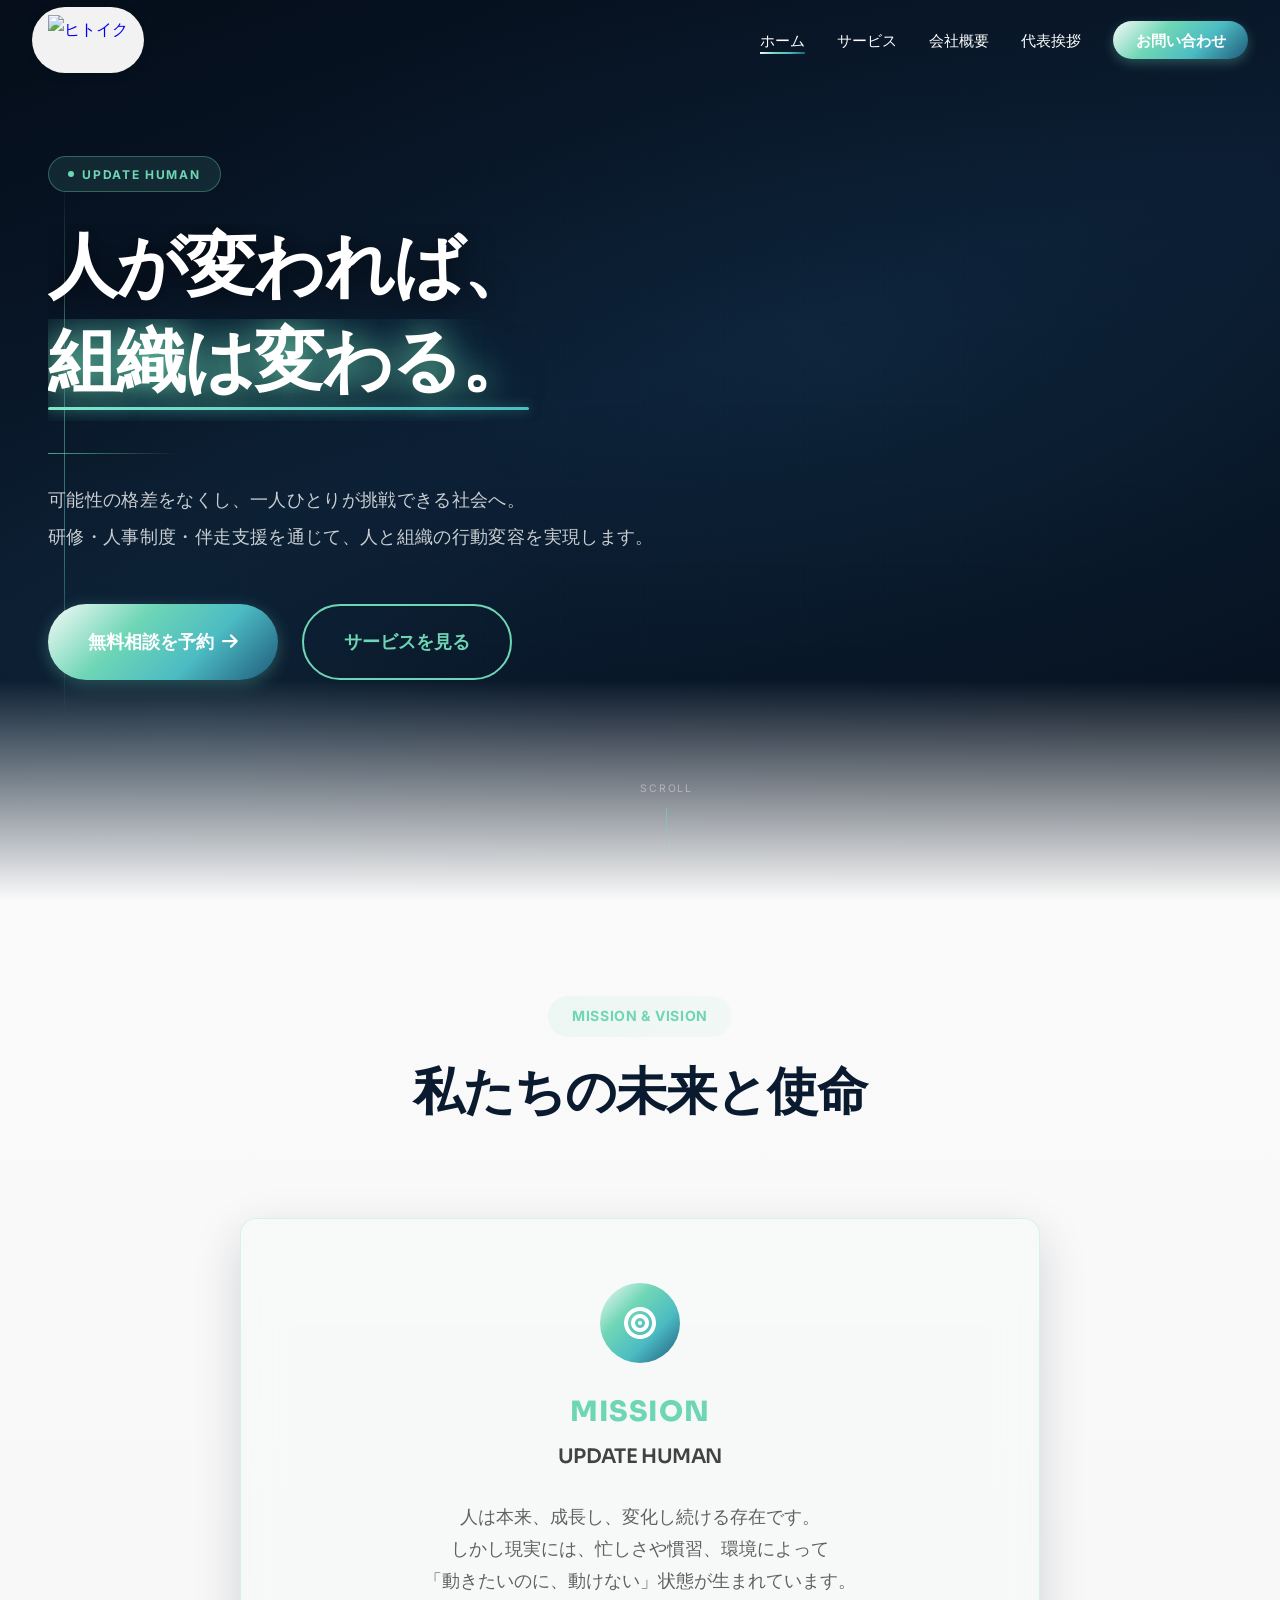
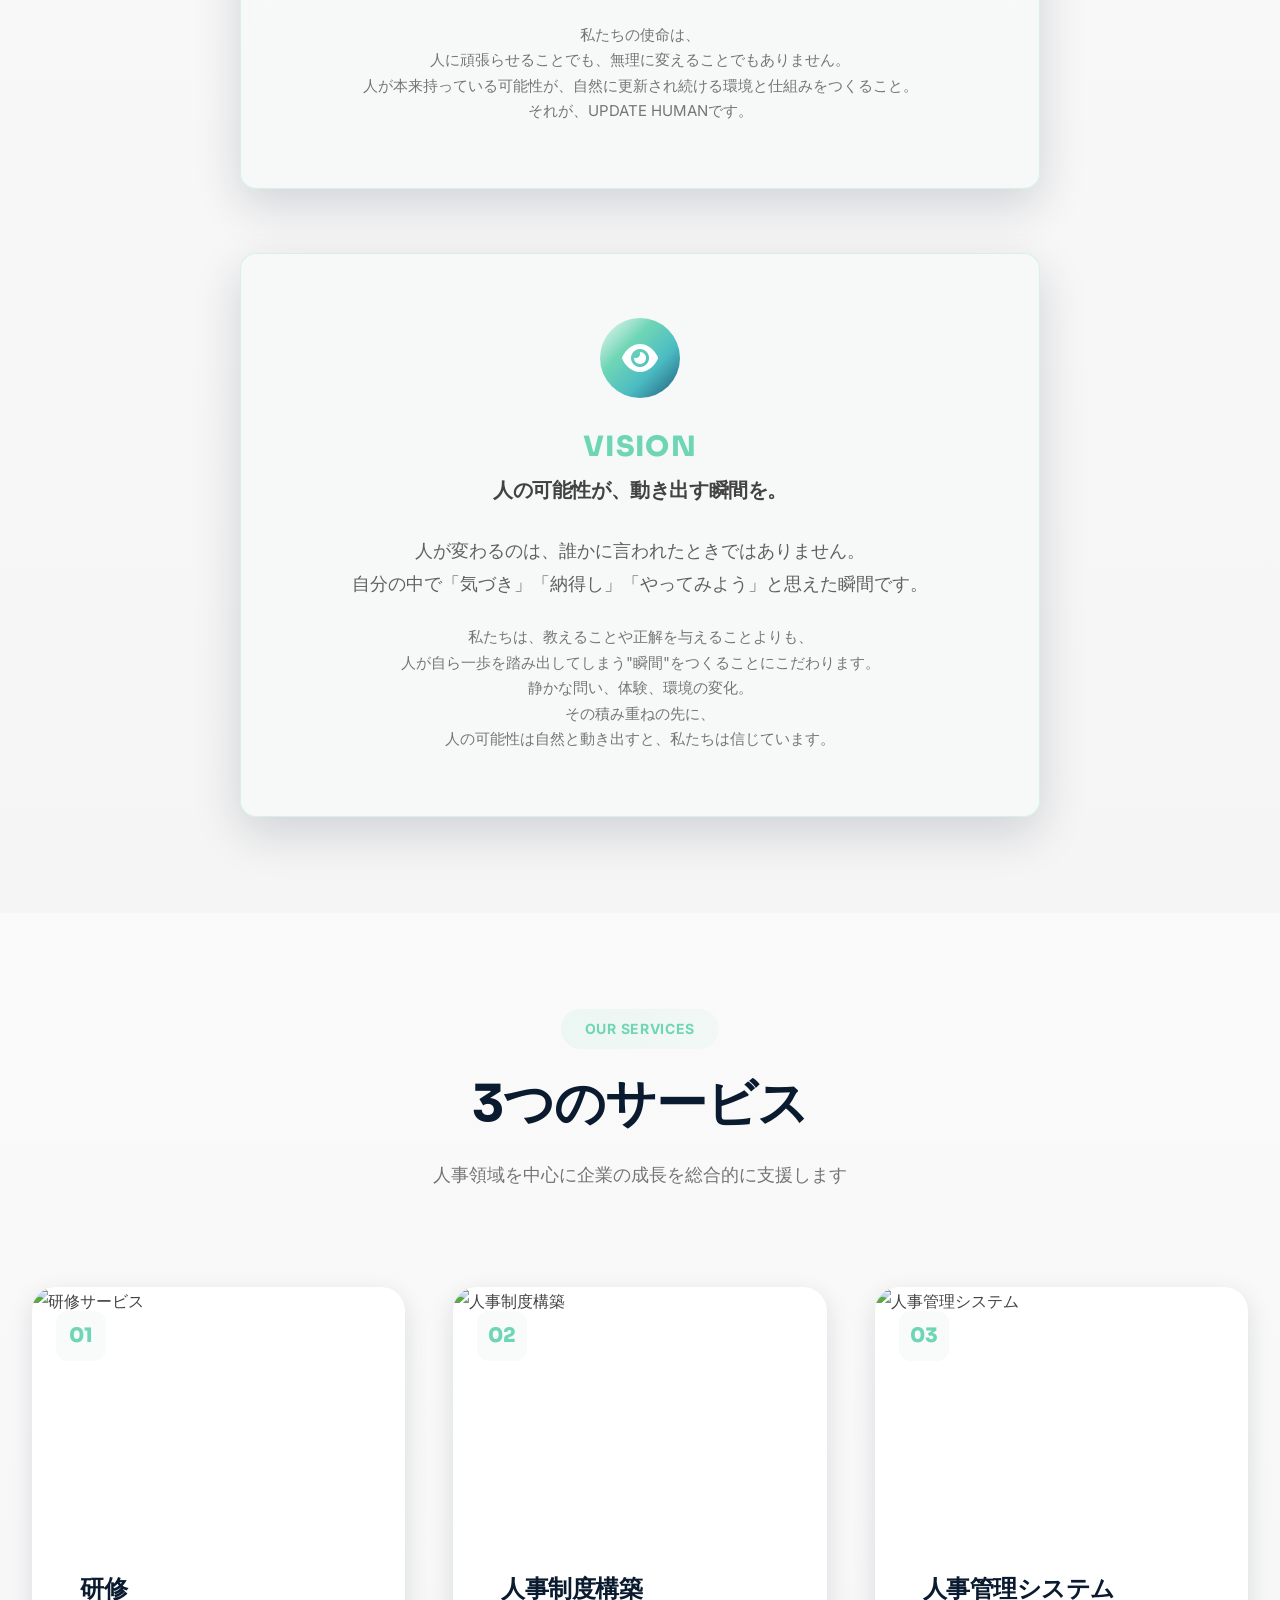
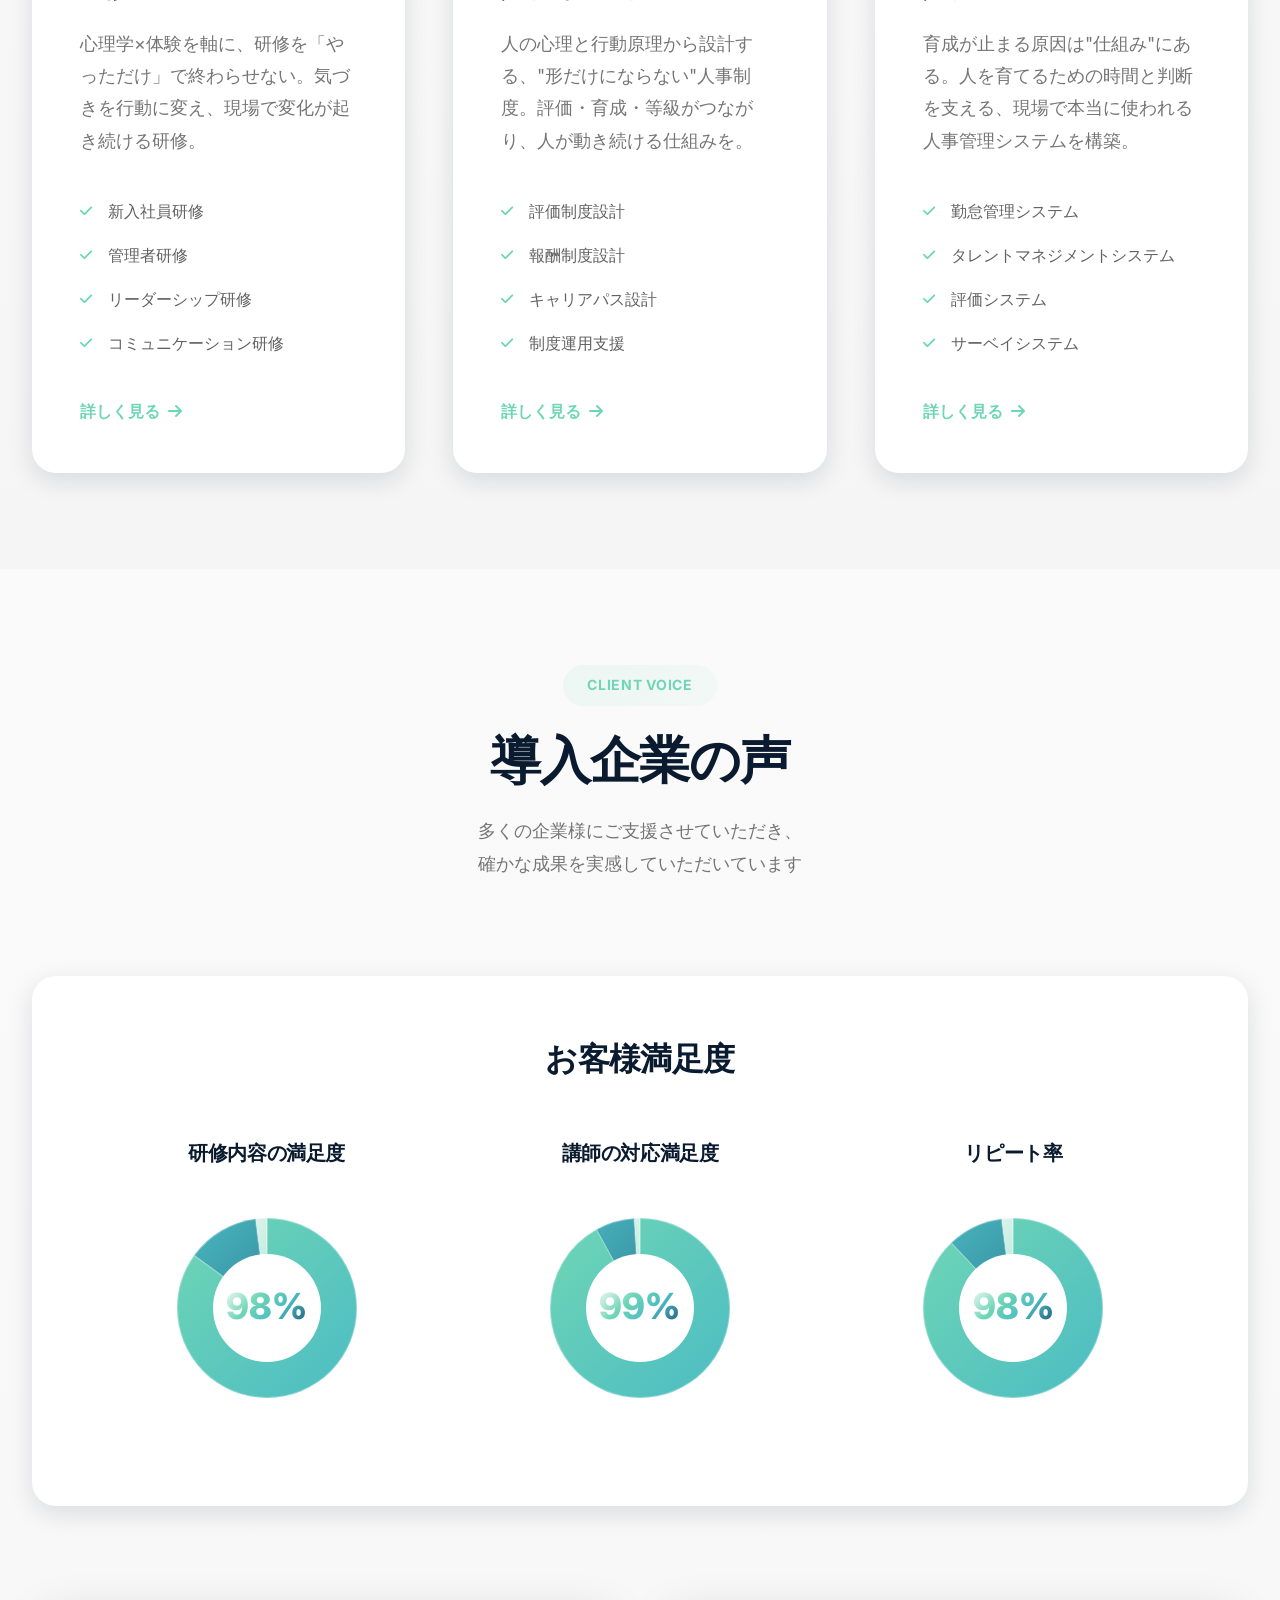
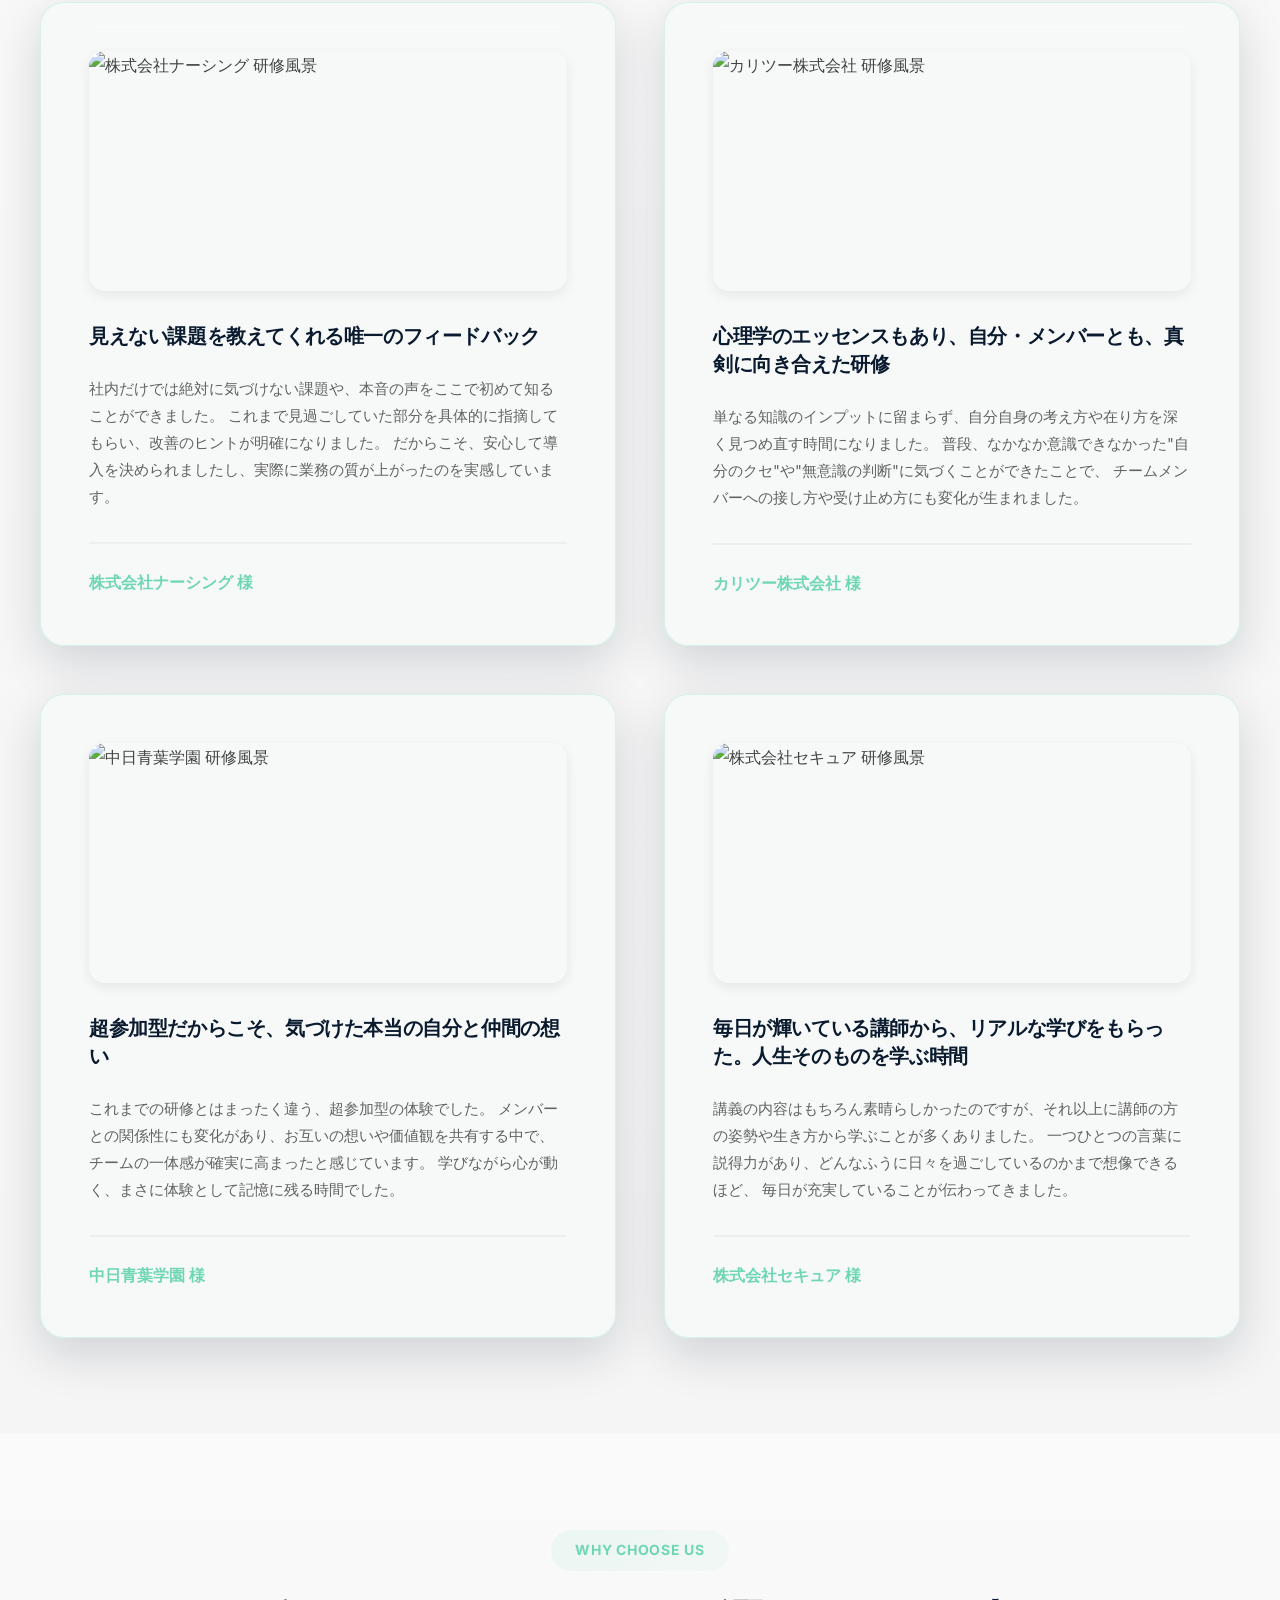
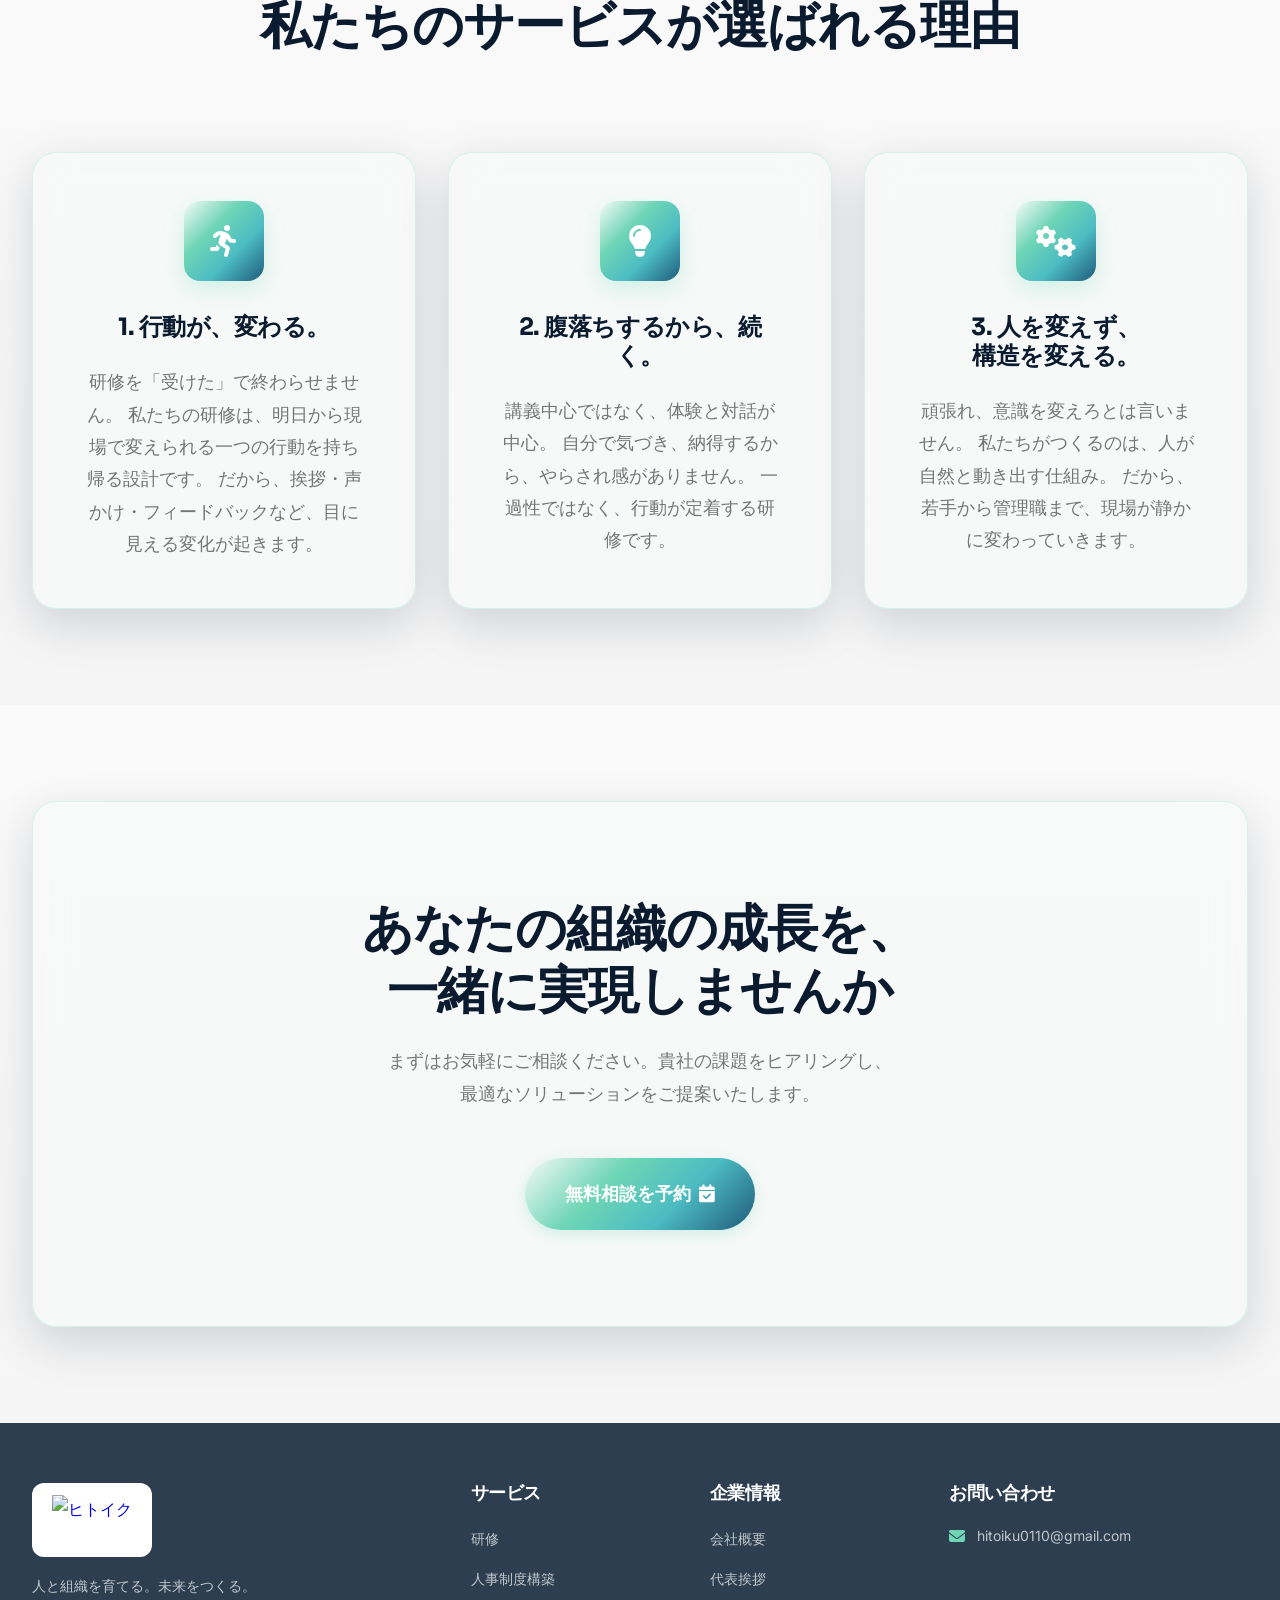
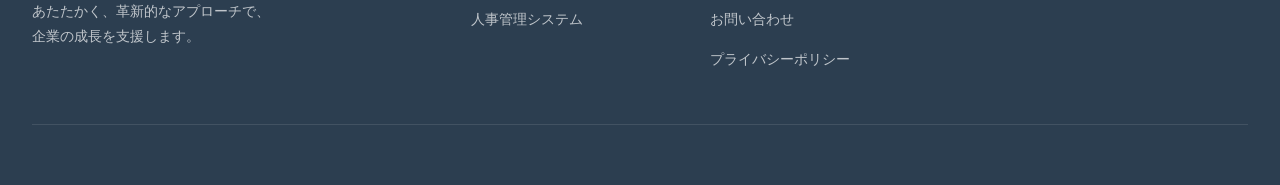
==== index.html @ 57b30a77 "Add files via upload" ====
<!DOCTYPE html>
<html lang="ja">
<head>
  <meta charset="UTF-8">
  <meta name="viewport" content="width=device-width, initial-scale=1.0">
  <title>ヒトイク - UPDATE HUMAN | 人の可能性が、動き出す瞬間を。</title>
  <meta name="description" content="ヒトイクは、研修・人事制度構築・人事管理システムを通じて、企業の成長を支援します。人の可能性が、動き出す瞬間を創造する人事支援サービス。">
  <link rel="preconnect" href="https://fonts.googleapis.com">
  <link rel="preconnect" href="https://fonts.gstatic.com" crossorigin>
  <link href="https://fonts.googleapis.com/css2?family=Inter:wght@300;400;500;600;700;800;900&family=Sora:wght@400;600;700;800&display=swap" rel="stylesheet">
  <link rel="stylesheet" href="https://cdn.jsdelivr.net/npm/@fortawesome/fontawesome-free@6.4.0/css/all.min.css">
<style>
/* ===== デザインシステム ===== */
:root {
  --color-mist-white: #F7FAF9;
  --color-fresh-green: #6FD6B5;
  --color-calm-cyan: #4CBCC3;
  --color-deep-blue: #1F5A7A;
  --color-deep-navy: #0A1A2F;
  --color-soft-amber: #F4A261;
  --primary-gradient: linear-gradient(135deg, #F7FAF9 0%, #6FD6B5 35%, #4CBCC3 65%, #1F5A7A 100%);
  --primary: #6FD6B5;
  --primary-light: #8FE4CC;
  --primary-dark: #4CBCC3;
  --neutral-50: #FAFAFA;
  --neutral-100: #F5F5F5;
  --neutral-200: #EEEEEE;
  --neutral-300: #E0E0E0;
  --neutral-600: #757575;
  --neutral-700: #616161;
  --neutral-800: #424242;
  --neutral-900: #0A1A2F;
  --glass-bg: rgba(247, 250, 249, 0.75);
  --glass-border: rgba(111, 214, 181, 0.25);
  --glass-shadow: 0 8px 32px 0 rgba(10, 26, 47, 0.15);
  --shadow-sm: 0 4px 12px rgba(10, 26, 47, 0.08);
  --shadow-md: 0 8px 24px rgba(10, 26, 47, 0.12);
  --shadow-lg: 0 16px 48px rgba(10, 26, 47, 0.16);
  --shadow-xl: 0 24px 64px rgba(10, 26, 47, 0.20);
  --font-display: 'Sora', 'Noto Sans JP', sans-serif;
  --font-body: 'Inter', 'Noto Sans JP', sans-serif;
  --radius-sm: 8px;
  --radius-md: 12px;
  --radius-lg: 16px;
  --radius-xl: 24px;
  --radius-full: 9999px;
  --transition-fast: 0.15s cubic-bezier(0.4, 0, 0.2, 1);
  --transition-base: 0.3s cubic-bezier(0.4, 0, 0.2, 1);
  --transition-slow: 0.5s cubic-bezier(0.4, 0, 0.2, 1);
  --transition-smooth: 0.7s cubic-bezier(0.25, 0.46, 0.45, 0.94);
  --space-xs: 0.5rem;
  --space-sm: 1rem;
  --space-md: 1.5rem;
  --space-lg: 2rem;
  --space-xl: 3rem;
  --space-2xl: 4rem;
  --space-3xl: 6rem;
}

*, *::before, *::after { margin: 0; padding: 0; box-sizing: border-box; }

html { scroll-behavior: smooth; font-size: 16px; -webkit-font-smoothing: antialiased; }

body {
  font-family: var(--font-body);
  font-size: 1rem;
  line-height: 1.75;
  color: var(--neutral-800);
  background: var(--neutral-50);
  overflow-x: hidden;
}

h1,h2,h3,h4,h5,h6 {
  font-family: var(--font-display);
  font-weight: 700;
  line-height: 1.2;
  letter-spacing: -0.02em;
  color: var(--neutral-900);
}
h1 { font-size: clamp(2.5rem, 5vw, 4.5rem); font-weight: 800; }
h2 { font-size: clamp(2rem, 4vw, 3.5rem); }
h3 { font-size: clamp(1.5rem, 3vw, 2.5rem); }
h4 { font-size: clamp(1.25rem, 2.5vw, 2rem); }
p { font-size: clamp(1rem, 1.5vw, 1.125rem); line-height: 1.8; }

.text-gradient {
  background: var(--primary-gradient);
  -webkit-background-clip: text;
  -webkit-text-fill-color: transparent;
  background-clip: text;
}

.container { max-width: 1320px; margin: 0 auto; padding: 0 var(--space-lg); }
.section { padding: var(--space-3xl) 0; position: relative; }
.section-hero { min-height: 100vh; display: flex; align-items: center; position: relative; overflow: hidden; }

.glass-card {
  background: var(--glass-bg);
  backdrop-filter: blur(20px) saturate(180%);
  -webkit-backdrop-filter: blur(20px) saturate(180%);
  border: 1px solid var(--glass-border);
  border-radius: var(--radius-xl);
  box-shadow: var(--shadow-lg);
  transition: all var(--transition-base);
}
.glass-card:hover { transform: translateY(-8px); box-shadow: var(--shadow-xl); }

/* ===== ボタン ===== */
.btn {
  display: inline-flex; align-items: center; justify-content: center;
  gap: var(--space-xs); padding: 1rem 2rem;
  font-family: var(--font-body); font-size: 1rem; font-weight: 600;
  text-decoration: none; border: none; border-radius: var(--radius-full);
  cursor: pointer; transition: all var(--transition-base);
  position: relative; overflow: hidden;
}
.btn::before {
  content: ''; position: absolute; top: 50%; left: 50%;
  width: 0; height: 0; border-radius: 50%;
  background: rgba(255,255,255,0.3);
  transform: translate(-50%,-50%); transition: width 0.6s, height 0.6s;
}
.btn:hover::before { width: 300px; height: 300px; }
.btn-primary {
  background: var(--primary-gradient); color: white;
  box-shadow: 0 4px 16px rgba(111,214,181,0.3);
}
.btn-primary:hover { transform: translateY(-2px); box-shadow: 0 8px 24px rgba(111,214,181,0.4); }
.btn-ghost {
  background: transparent; color: var(--primary);
  border: 2px solid var(--primary);
}
.btn-ghost:hover { background: var(--primary); color: white; }
.btn-large { padding: 1.25rem 2.5rem; font-size: 1.125rem; }

/* ===== アニメーション ===== */
@keyframes fadeInUp { from { opacity:0; transform:translateY(30px); } to { opacity:1; transform:translateY(0); } }
@keyframes float { 0%,100% { transform:translateY(0); } 50% { transform:translateY(-20px); } }
@keyframes pulse { 0%,100% { transform:scale(1); opacity:1; } 50% { transform:scale(1.05); opacity:0.9; } }
@keyframes pulse-soft { 0%,100% { opacity:1; transform:scale(1); } 50% { opacity:0.7; transform:scale(1.15); } }
@keyframes ripple { from { transform:scale(0); opacity:1; } to { transform:scale(4); opacity:0; } }

.animate-fadeInUp { animation: fadeInUp 0.7s ease-out; }
.delay-100 { animation-delay: 0.1s; }
.delay-200 { animation-delay: 0.2s; }
.delay-300 { animation-delay: 0.3s; }

.reveal { opacity: 0; transform: translateY(30px); transition: all var(--transition-smooth); }
.reveal.active { opacity: 1; transform: translateY(0); }

/* ===== ナビゲーション ===== */
.nav {
  position: fixed; top: 0; left: 0; width: 100%; z-index: 1000;
  background: transparent; transition: all var(--transition-base);
}
.nav.scrolled {
  background: var(--glass-bg);
  backdrop-filter: blur(20px) saturate(180%);
  box-shadow: var(--shadow-sm);
}
.nav__wrapper {
  display: flex; align-items: center; justify-content: space-between;
  padding: 1rem 0; height: 80px;
}
.nav__logo {
  background: rgba(255,255,255,0.95);
  padding: 0.5rem 1rem; border-radius: 50px;
  backdrop-filter: blur(10px);
  box-shadow: 0 2px 12px rgba(0,0,0,0.1);
  position: relative; z-index: 1001;
  display: flex; align-items: center;
  text-decoration: none; height: fit-content;
}
.nav__logo-img { height: 50px; width: auto; transition: transform var(--transition-base); }
.nav__logo-img:hover { transform: scale(1.05); }
.nav__list { display: flex; align-items: center; gap: var(--space-lg); list-style: none; }
.nav__link {
  text-decoration: none; color: white; font-weight: 500; font-size: 0.9375rem;
  transition: all var(--transition-fast); position: relative;
}
.nav.scrolled .nav__link { color: var(--neutral-900); }
.nav__link::after {
  content: ''; position: absolute; bottom: -4px; left: 0;
  width: 0; height: 2px; background: var(--primary-gradient);
  transition: width var(--transition-base);
}
.nav__link:hover::after, .nav__link.active::after { width: 100%; }
.nav__link--cta {
  background: var(--primary-gradient); color: white !important;
  padding: 0.6rem 1.4rem; border-radius: var(--radius-full);
  font-weight: 600; box-shadow: 0 4px 12px rgba(111,214,181,0.3);
}
.nav__link--cta::after { display: none; }
.nav__toggle { display: none; flex-direction: column; gap: 5px; background: none; border: none; cursor: pointer; }
.nav__toggle span { width: 25px; height: 2px; background: white; transition: all var(--transition-base); }
.nav.scrolled .nav__toggle span { background: var(--neutral-900); }
.nav__menu { display: block; }

/* ===== ヒーロー（シネマティック・ビデオ背景） ===== */
.hero {
  position: relative; overflow: hidden;
  min-height: 100vh;
  display: flex; align-items: center;
  background: #050e1a;
}
.hero__background { position: absolute; inset: 0; }

/* ビデオ本体 */
.hero__video {
  position: absolute; top: 50%; left: 50%;
  min-width: 100%; min-height: 100%;
  width: auto; height: auto;
  transform: translate(-50%, -50%);
  object-fit: cover; z-index: 0;
}

/* ビデオなし時のフォールバック */
.hero__video-fallback {
  position: absolute; inset: 0; z-index: 0;
  background:
    radial-gradient(ellipse 80% 60% at 65% 40%, rgba(31,90,122,0.6) 0%, transparent 70%),
    radial-gradient(ellipse 50% 80% at 15% 80%, rgba(76,188,195,0.2) 0%, transparent 60%),
    linear-gradient(160deg, #050e1a 0%, #0d2035 50%, #071520 100%);
}

/* グリッド装飾ライン */
.hero__grid {
  position: absolute; inset: 0; z-index: 1; pointer-events: none;
  background-image:
    linear-gradient(rgba(111,214,181,0.04) 1px, transparent 1px),
    linear-gradient(90deg, rgba(111,214,181,0.04) 1px, transparent 1px);
  background-size: 80px 80px;
  -webkit-mask-image: radial-gradient(ellipse 80% 80% at 50% 50%, black 30%, transparent 100%);
  mask-image: radial-gradient(ellipse 80% 80% at 50% 50%, black 30%, transparent 100%);
}

/* メインオーバーレイ */
.hero__overlay {
  position: absolute; inset: 0; z-index: 2;
  background: linear-gradient(160deg,
    rgba(5,14,26,0.88) 0%,
    rgba(10,26,47,0.72) 45%,
    rgba(5,14,26,0.85) 100%);
}
.hero__overlay::after {
  content: '';
  position: absolute; bottom: 0; left: 0; right: 0; height: 220px;
  background: linear-gradient(to top, var(--neutral-50) 0%, transparent 100%);
}

/* 左サイドアクセントライン */
.hero__sideline {
  position: absolute; left: 5vw; top: 20%; bottom: 20%;
  width: 1px; z-index: 3;
  background: linear-gradient(to bottom, transparent 0%, rgba(111,214,181,0.5) 30%, rgba(76,188,195,0.5) 70%, transparent 100%);
  transform: scaleY(0); transform-origin: top;
  animation: sidelineGrow 1.2s 0.3s cubic-bezier(0.4,0,0.2,1) forwards;
}
@keyframes sidelineGrow { to { transform: scaleY(1); } }

/* 粒子 */
.hero__particles { position: absolute; inset: 0; z-index: 1; overflow: hidden; pointer-events: none; }
.hero__particle {
  position: absolute; border-radius: 50%;
  background: rgba(111,214,181,0.22);
  animation: particleFloat linear infinite;
}
@keyframes particleFloat {
  0%   { transform: translateY(100vh) scale(0); opacity: 0; }
  10%  { opacity: 0.8; }
  90%  { opacity: 0.2; }
  100% { transform: translateY(-10vh) scale(1.2); opacity: 0; }
}

/* コンテンツ */
.hero__container { position: relative; z-index: 4; width: 100%; }
.hero__content { max-width: 900px; color: white; padding-left: 1rem; }

/* ===== シネマティックテキストアニメーション ===== */
@keyframes lineReveal {
  from { transform: translateY(110%); opacity: 0; }
  to   { transform: translateY(0);    opacity: 1; }
}
@keyframes fadeInUp {
  from { transform: translateY(24px); opacity: 0; }
  to   { transform: translateY(0);    opacity: 1; }
}

/* バッジ */
.hero__badge {
  display: inline-flex; align-items: center; gap: 0.5rem;
  background: rgba(111,214,181,0.12);
  border: 1px solid rgba(111,214,181,0.35);
  backdrop-filter: blur(12px);
  border-radius: var(--radius-full);
  padding: 0.4rem 1.2rem;
  font-size: 0.75rem; font-weight: 700; letter-spacing: 0.14em;
  color: #6FD6B5; text-transform: uppercase;
  margin-bottom: 2rem;
  opacity: 0;
  animation: fadeInUp 0.7s 0.4s cubic-bezier(0.4,0,0.2,1) forwards;
}
.hero__badge-dot {
  width: 6px; height: 6px; border-radius: 50%;
  background: #6FD6B5;
  animation: pulse-soft 2s ease-in-out infinite;
}

/* タイトル全体 */
.hero__title {
  margin-bottom: 0;
  font-size: clamp(2.6rem, 5.5vw, 5.2rem);
  font-weight: 800;
  line-height: 1.2;
  letter-spacing: -0.03em;
  color: white;
}

/* 行マスク：overflow:hidden でスライドアップのクリップ領域 */
.hero__line-wrap {
  display: block;
  overflow: hidden;
  padding-bottom: 0.15em;
}
/* 2行目はclip-pathを使うのでoverflowはvisibleに */
.hero__line-wrap--clip {
  display: block;
  overflow: visible;
  padding-bottom: 0.15em;
}

/* ===== キーフレーム ===== */
@keyframes lineSlideUp {
  from { transform: translateY(115%); opacity: 0; }
  to   { transform: translateY(0);    opacity: 1; }
}

/* 1行目「人が変われば、」— delay 1.2s */
.hero__title-line1 {
  display: block;
  color: #ffffff;
  text-shadow: 0 3px 28px rgba(0,0,0,0.7);
  opacity: 0;
  animation: lineSlideUp 1.2s 1.2s cubic-bezier(0.16,1,0.3,1) forwards;
}

/* 2行目「組織は変わる。」— グラデーション文字は廃止、白+緑グローで確実に表示 */
.hero__title-line2 {
  display: block;
  color: #ffffff;
  text-shadow:
    0 0 30px rgba(111,214,181,0.9),
    0 0 60px rgba(76,188,195,0.6),
    0 2px 20px rgba(0,0,0,0.8);
  clip-path: inset(0 0 110% 0);
  transform: translateY(30px);
  animation: line2Reveal 1.2s 2.2s cubic-bezier(0.16,1,0.3,1) forwards;
}
@keyframes line2Reveal {
  from { clip-path: inset(0 0 110% 0); transform: translateY(30px); }
  to   { clip-path: inset(0 0 -20% 0); transform: translateY(0); }
}

/* 2行目アンダーライン — delay 3.6s */
.hero__title-line2-inner { position: relative; display: inline-block; }
.hero__title-line2-inner::after {
  content: '';
  position: absolute; left: 0; bottom: -6px;
  width: 100%; height: 3px;
  background: linear-gradient(90deg, #7ee8c8 0%, #4CBCC3 100%);
  border-radius: 2px;
  transform: scaleX(0); transform-origin: left;
  animation: scaleXIn 1.0s 3.6s cubic-bezier(0.4,0,0.2,1) forwards;
  box-shadow: 0 0 12px rgba(111,214,181,0.5);
}
@keyframes scaleXIn { to { transform: scaleX(1); } }

/* ディバイダー — delay 3.2s */
.hero__divider {
  width: 0; height: 1px;
  background: linear-gradient(to right, rgba(111,214,181,0.7), transparent);
  margin: 2.4rem 0 1.8rem;
  animation: dividerGrow 1.0s 3.2s cubic-bezier(0.4,0,0.2,1) forwards;
}
@keyframes dividerGrow { to { width: 130px; } }

/* サブコピー — 3.5s / 4.0s */
.hero__sub-line { overflow: hidden; display: block; }
.hero__sub-line span {
  display: block;
  opacity: 0;
  animation: lineSlideUp 1.0s cubic-bezier(0.16,1,0.3,1) forwards;
}
.hero__sub-line:nth-child(1) span { animation-delay: 3.5s; }
.hero__sub-line:nth-child(2) span { animation-delay: 4.0s; }

.hero__description {
  font-size: clamp(0.95rem, 1.5vw, 1.1rem); line-height: 2.1;
  color: rgba(255,255,255,0.78); max-width: 620px;
  margin-bottom: var(--space-xl);
  font-weight: 300; letter-spacing: 0.02em;
}

/* ボタン — delay 4.6s */
.hero__actions {
  display: flex; gap: var(--space-md); flex-wrap: wrap;
  margin-bottom: var(--space-2xl);
  opacity: 0;
  animation: fadeInUp 1.0s 4.6s cubic-bezier(0.4,0,0.2,1) forwards;
}

/* スクロールインジケーター（5s後） */
.hero__scroll-hint {
  position: absolute; bottom: 2.5rem; left: 50%;
  transform: translateX(-50%);
  display: flex; flex-direction: column; align-items: center; gap: 0.6rem;
  color: rgba(255,255,255,0.4); font-size: 0.65rem; letter-spacing: 0.18em;
  text-transform: uppercase; z-index: 4;
  opacity: 0;
  animation: fadeInUp 1s 5s ease forwards;
}
.hero__scroll-line {
  width: 1px; height: 52px;
  background: linear-gradient(to bottom, rgba(111,214,181,0.7), transparent);
  animation: scrollPulse 2.5s 5.5s ease-in-out infinite;
}
@keyframes scrollPulse {
  0%,100% { opacity: 1; transform: scaleY(1); }
  50%      { opacity: 0.3; transform: scaleY(0.5) translateY(10px); }
}

@media (max-width: 768px) {
  .hero__content { margin-top: 100px; }
  .hero__title   { font-size: clamp(2rem, 8vw, 3rem); }
  .hero__sideline { display: none; }
  .hero__actions { flex-direction: column; }
  .hero__actions .btn { width: 100%; justify-content: center; }
  .hero__scroll-hint { display: none; }
}

/* ===== セクションヘッダー ===== */
.section__header { text-align: center; margin-bottom: var(--space-3xl); }
.section__label {
  display: inline-block; padding: var(--space-xs) var(--space-md);
  background: linear-gradient(135deg, rgba(111,214,181,0.1) 0%, rgba(111,214,181,0.05) 100%);
  border-radius: var(--radius-full); font-size: 0.875rem; font-weight: 700;
  color: var(--primary); letter-spacing: 0.05em; text-transform: uppercase;
  margin-bottom: var(--space-md);
}
.section__title { margin-bottom: var(--space-md); }
.section__description { font-size: 1.125rem; color: var(--neutral-600); }

/* ===== ビジョン・ミッション ===== */
.vm-grid { display: grid; grid-template-columns: 1fr; gap: var(--space-2xl); max-width: 800px; margin: 0 auto; }
.vm-card { padding: var(--space-2xl); text-align: center; border-radius: var(--radius-lg); }
.vm-card__icon {
  width: 80px; height: 80px; margin: 0 auto var(--space-lg);
  display: flex; align-items: center; justify-content: center;
  background: var(--primary-gradient); border-radius: 50%;
  font-size: 2rem; color: white;
}
.vm-card__title { font-size: 1.75rem; font-weight: 800; color: var(--primary); margin-bottom: var(--space-sm); letter-spacing: 0.05em; }
.vm-card__subtitle { font-size: 1.25rem; font-weight: 600; color: var(--neutral-800); margin-bottom: var(--space-lg); }
.vm-card__text { font-size: 1.125rem; line-height: 1.8; color: var(--neutral-700); margin-bottom: var(--space-md); font-weight: 500; }
.vm-card__description { font-size: 0.9375rem; line-height: 1.7; color: var(--neutral-600); }

/* ===== サービスカード ===== */
.services__grid { display: grid; grid-template-columns: repeat(3,1fr); gap: var(--space-xl); }
.service-card {
  background: white; border-radius: var(--radius-xl); overflow: hidden;
  box-shadow: var(--shadow-md); transition: all var(--transition-base); position: relative;
}
.service-card:hover { transform: translateY(-8px); box-shadow: var(--shadow-xl); }
.service-card__image { position: relative; height: 240px; overflow: hidden; }
.service-card__image img { width: 100%; height: 100%; object-fit: cover; transition: transform var(--transition-slow); }
.service-card:hover .service-card__image img { transform: scale(1.1); }
.service-card__badge {
  position: absolute; top: var(--space-md); left: var(--space-md);
  width: 50px; height: 50px; background: var(--glass-bg);
  backdrop-filter: blur(20px); border-radius: var(--radius-md);
  display: flex; align-items: center; justify-content: center;
  font-family: var(--font-display); font-size: 1.25rem; font-weight: 800; color: var(--primary);
}
.service-card__content { padding: var(--space-xl); }
.service-card__title { font-size: 1.5rem; margin-bottom: var(--space-md); }
.service-card__description { color: var(--neutral-600); margin-bottom: var(--space-lg); line-height: 1.8; }
.service-card__features { list-style: none; margin-bottom: var(--space-lg); }
.service-card__features li { display: flex; align-items: center; gap: var(--space-sm); padding: var(--space-xs) 0; color: var(--neutral-700); }
.service-card__features i { color: var(--primary); font-size: 0.875rem; }
.service-card__link { display: inline-flex; align-items: center; gap: var(--space-xs); color: var(--primary); font-weight: 600; text-decoration: none; transition: gap var(--transition-base); }
.service-card__link:hover { gap: var(--space-sm); }

/* ===== 円グラフ ===== */
.testimonials { background: linear-gradient(180deg, var(--neutral-50) 0%, var(--neutral-100) 100%); }
.satisfaction-section { margin-bottom: var(--space-3xl); background: white; padding: var(--space-2xl); border-radius: var(--radius-xl); box-shadow: var(--shadow-md); }
.satisfaction-section__title { font-size: 2rem; font-weight: 700; text-align: center; color: var(--neutral-900); margin-bottom: var(--space-2xl); }
.pie-charts { display: grid; grid-template-columns: repeat(3,1fr); gap: 2rem; max-width: 1200px; margin: 0 auto; }
.pie-chart { text-align: center; }
.pie-chart__header h4 { font-size: 1.25rem; font-weight: 600; color: var(--neutral-900); margin-bottom: 2rem; }
.pie-chart__wrapper { position: relative; width: 220px; height: 220px; margin: 0 auto 1.5rem; }
.pie-chart__canvas { width: 100%; height: 100%; }
.pie-chart__center { position: absolute; top: 50%; left: 50%; transform: translate(-50%,-50%); text-align: center; }
.pie-chart__percentage {
  font-size: 2.25rem; font-weight: 800;
  background: var(--primary-gradient); -webkit-background-clip: text;
  -webkit-text-fill-color: transparent; background-clip: text;
  line-height: 1; margin-bottom: 0.25rem;
}

/* ===== お客様の声 ===== */
.testimonials__grid { display: grid; grid-template-columns: repeat(2,1fr); gap: var(--space-xl); max-width: 1200px; margin: 0 auto; }
.testimonial-card { padding: var(--space-xl); position: relative; transition: all var(--transition-base); }
.testimonial-card:hover { transform: translateY(-8px); }
.testimonial-card__image { width: 100%; height: 240px; overflow: hidden; border-radius: var(--radius-lg); margin-bottom: var(--space-lg); box-shadow: var(--shadow-sm); }
.testimonial-card__image img { width: 100%; height: 100%; object-fit: cover; object-position: center; transition: transform var(--transition-base); }
.testimonial-card:hover .testimonial-card__image img { transform: scale(1.05); }
.testimonial-card__title { font-size: 1.25rem; font-weight: 700; color: var(--neutral-900); margin-bottom: var(--space-md); line-height: 1.4; }
.testimonial-card__content { font-size: 0.9375rem; line-height: 1.8; color: var(--neutral-700); margin-bottom: var(--space-lg); }
.testimonial-card__author { display: flex; align-items: center; gap: var(--space-md); padding-top: var(--space-md); border-top: 2px solid var(--neutral-200); }
.testimonial-card__company { font-weight: 600; color: var(--primary); font-size: 1rem; }

/* ===== 特徴カード ===== */
.features__grid { position: relative; }
.feature-card { padding: var(--space-xl); text-align: center; position: relative; }
.feature-card__icon {
  width: 80px; height: 80px; margin: 0 auto var(--space-lg);
  background: var(--primary-gradient); border-radius: var(--radius-lg);
  display: flex; align-items: center; justify-content: center;
  font-size: 2rem; color: white; box-shadow: 0 8px 24px rgba(111,214,181,0.3);
}
.feature-card__title { font-size: 1.5rem; margin-bottom: var(--space-md); }
.feature-card__description { color: var(--neutral-600); line-height: 1.8; }

/* ===== CTA ===== */
.cta__content { padding: var(--space-3xl); text-align: center; }
.cta__title { margin-bottom: var(--space-md); }
.cta__description { font-size: 1.125rem; color: var(--neutral-600); margin-bottom: var(--space-xl); }
.cta__actions { display: flex; gap: var(--space-md); justify-content: center; flex-wrap: wrap; }

/* ===== グリッド ===== */
.grid { display: grid; gap: var(--space-lg); }
.grid-3 { grid-template-columns: repeat(3,1fr); }

/* ===== フッター ===== */
.footer { background-color: #2C3E50; color: white; padding: 60px 0 30px; }
.footer__content { display: grid; grid-template-columns: 2fr 1fr 1fr 1.5fr; gap: 40px; margin-bottom: 40px; }
.footer__logo { text-decoration: none; display: inline-block; margin-bottom: 16px; background: white; padding: 12px 20px; border-radius: 12px; transition: var(--transition-base); }
.footer__logo:hover { transform: translateY(-2px); box-shadow: 0 4px 12px rgba(111,214,181,0.3); }
.footer__logo-img { height: 50px; width: auto; display: block; }
.footer__description { font-size: 14px; line-height: 1.8; color: rgba(255,255,255,0.7); }
.footer__title { font-size: 18px; font-weight: 600; margin-bottom: 20px; color: white; }
.footer__list { list-style: none; }
.footer__list li { margin-bottom: 12px; }
.footer__list a { color: rgba(255,255,255,0.7); text-decoration: none; font-size: 14px; transition: color var(--transition-base); }
.footer__list a:hover { color: var(--color-fresh-green); }
.footer__contact { list-style: none; }
.footer__contact li { display: flex; align-items: center; gap: 12px; margin-bottom: 16px; font-size: 14px; }
.footer__contact i { color: var(--color-fresh-green); font-size: 16px; }
.footer__contact a { color: rgba(255,255,255,0.7); text-decoration: none; transition: color var(--transition-base); }
.footer__contact a:hover { color: var(--color-fresh-green); }
.footer__bottom { border-top: 1px solid rgba(255,255,255,0.1); padding-top: 30px; text-align: center; }

/* ===== スクロールバー ===== */
::-webkit-scrollbar { width: 10px; }
::-webkit-scrollbar-track { background: var(--neutral-100); }
::-webkit-scrollbar-thumb { background: var(--primary); border-radius: var(--radius-full); }
::-webkit-scrollbar-thumb:hover { background: var(--primary-dark); }
::selection { background: var(--primary); color: white; }

/* ===== SP改行制御 ===== */
.br-sp { display: none; }

/* ===== レスポンシブ ===== */
@media (max-width: 1024px) {
  .services__grid { grid-template-columns: 1fr; max-width: 600px; margin: 0 auto; gap: var(--space-xl); }
  .service-card { display: flex; flex-direction: column; }
  .service-card__image { height: 300px; }
  .footer__content { grid-template-columns: repeat(2,1fr); gap: 30px; }
  .footer__section--main { grid-column: 1 / -1; text-align: center; }
  .footer__logo { margin-left: auto; margin-right: auto; }
  .grid-3 { grid-template-columns: repeat(2,1fr); }
  .testimonials__grid { grid-template-columns: 1fr; }
  .pie-charts { grid-template-columns: repeat(3,1fr); gap: 1.5rem; }
  .pie-chart__wrapper { width: 180px; height: 180px; }
}
@media (max-width: 768px) {
  .br-sp { display: inline; }
  :root { --space-3xl: 4rem; --space-2xl: 3rem; }
  .nav { background: var(--glass-bg); backdrop-filter: blur(20px) saturate(180%); box-shadow: var(--shadow-sm); }
  .nav-overlay { position: fixed; top: 0; left: 0; width: 100%; height: 100vh; background: rgba(10,26,47,0.6); backdrop-filter: blur(4px); opacity: 0; visibility: hidden; transition: all var(--transition-base); z-index: 998; pointer-events: none; }
  .nav-overlay.active { opacity: 1; visibility: visible; pointer-events: auto; }
  .nav__menu { position: fixed !important; top: 0 !important; right: -100% !important; width: 70% !important; max-width: 300px !important; height: 100vh !important; background: white !important; padding: 100px 30px 40px !important; box-shadow: var(--shadow-xl) !important; transition: right 0.3s ease-in-out !important; z-index: 999 !important; overflow-y: auto !important; }
  .nav__menu.active { right: 0 !important; }
  body.menu-open { overflow: hidden; position: fixed; width: 100%; }
  .nav__list { flex-direction: column; align-items: flex-start; gap: 24px; }
  .nav__link { color: var(--neutral-900); font-size: 1rem; }
  .nav__toggle { display: flex; position: relative; z-index: 1001; }
  .nav__toggle span { background: var(--neutral-900); }
  .services__grid { grid-template-columns: 1fr; gap: var(--space-lg); max-width: 100%; }
  .service-card__image { height: 250px; }
  .hero__content { margin-top: 130px; padding-top: 5px; }
  .hero__title { font-size: 2rem; }
  .hero__actions { flex-direction: column; }
  .hero__actions .btn { width: 100%; justify-content: center; }
  .footer__content { grid-template-columns: 1fr; }
  .grid-3 { grid-template-columns: 1fr; }
  .testimonials__grid { grid-template-columns: 1fr; }
  .pie-charts { grid-template-columns: 1fr; gap: 2.5rem; }
  .pie-chart__wrapper { width: 200px; height: 200px; }
  .vm-grid { grid-template-columns: 1fr; }
  .cta__content { padding: var(--space-xl); }
  .satisfaction-section { padding: var(--space-lg); }
}
@media (max-width: 480px) {
  .container { padding: 0 1.25rem; }
  .nav__wrapper { height: 70px; padding: 0.75rem 0; }
  .nav__logo { padding: 0.4rem 0.8rem; }
  .nav__logo-img { height: 38px; }
  .hero__content { margin-top: 100px !important; }
  .hero__title { font-size: 1.75rem; line-height: 1.3; }
  .hero__description { font-size: 1rem; }
}
</style>
</head>
<body>

<!-- ナビゲーション -->
<nav class="nav" id="nav">
  <div class="container">
    <div class="nav__wrapper">
      <a href="index.html" class="nav__logo">
        <img src="https://www.genspark.ai/api/files/s/SGOuXb6x" alt="ヒトイク" class="nav__logo-img">
      </a>
      <div class="nav__menu" id="navMenu">
        <ul class="nav__list">
          <li><a href="index.html" class="nav__link active">ホーム</a></li>
          <li><a href="services.html" class="nav__link">サービス</a></li>
          <li><a href="about.html" class="nav__link">会社概要</a></li>
          <li><a href="message.html" class="nav__link">代表挨拶</a></li>
          <li><a href="https://docs.google.com/forms/d/e/1FAIpQLSeZlL0OIho6RS2qT0XHRUkNSlb5WwN1jwob5Ap6ArMgbOg42g/viewform" target="_blank" class="nav__link nav__link--cta">お問い合わせ</a></li>
        </ul>
      </div>
      <button class="nav__toggle" id="navToggle">
        <span></span><span></span><span></span>
      </button>
    </div>
  </div>
</nav>

<!-- ヒーロー（シネマティック・ビデオ背景） -->
<section class="hero">
  <!-- 背景レイヤー -->
  <div class="hero__background">
    <div class="hero__video-fallback"></div>
    <!-- ★ 動画を用意したら <source src="hero.mp4" type="video/mp4"> を追加してください -->
    <video class="hero__video" autoplay muted loop playsinline poster="https://www.genspark.ai/api/files/s/sSfVev6F">
      <!-- <source src="hero.mp4" type="video/mp4"> -->
    </video>
    <div class="hero__grid"></div>
    <div class="hero__particles" id="heroParticles"></div>
    <div class="hero__overlay"></div>
  </div>

  <!-- 左サイドライン装飾 -->
  <div class="hero__sideline"></div>

  <!-- コンテンツ -->
  <div class="container hero__container">
    <div class="hero__content">

      <!-- バッジ -->
      <div class="hero__badge">
        <span class="hero__badge-dot"></span>
        UPDATE HUMAN
      </div>

      <!-- メインコピー：行ごとにマスクからスライドアップ -->
      <h1 class="hero__title">
        <div class="hero__line-wrap">
          <div class="hero__title-line1">人が変われば、</div>
        </div>
        <div class="hero__line-wrap--clip">
          <div class="hero__title-line2">
            <span class="hero__title-line2-inner">組織は変わる。</span>
          </div>
        </div>
      </h1>

      <!-- ディバイダー -->
      <div class="hero__divider"></div>

      <!-- サブコピー：2行に分けてずらして登場 -->
      <p class="hero__description">
        <span class="hero__sub-line"><span>可能性の格差をなくし、一人ひとりが挑戦できる社会へ。</span></span>
        <span class="hero__sub-line"><span>研修・人事制度・伴走支援を通じて、人と組織の行動変容を実現します。</span></span>
      </p>

      <!-- CTAボタン：テキストの後に登場 -->
      <div class="hero__actions">
        <a href="https://docs.google.com/forms/d/e/1FAIpQLSeZlL0OIho6RS2qT0XHRUkNSlb5WwN1jwob5Ap6ArMgbOg42g/viewform" target="_blank" class="btn btn-primary btn-large">
          無料相談を予約 <i class="fas fa-arrow-right"></i>
        </a>
        <a href="services.html" class="btn btn-ghost btn-large">サービスを見る</a>
      </div>

    </div>
  </div>

  <!-- スクロールインジケーター -->
  <div class="hero__scroll-hint">
    <span>SCROLL</span>
    <div class="hero__scroll-line"></div>
  </div>
</section>

<!-- ビジョン・ミッション -->
<section class="section" style="background: linear-gradient(180deg, var(--neutral-50) 0%, var(--neutral-100) 100%);">
  <div class="container">
    <div class="section__header reveal">
      <span class="section__label">Mission &amp; Vision</span>
      <h2 class="section__title">私たちの未来と使命</h2>
    </div>
    <div class="vm-grid">
      <div class="vm-card glass-card reveal">
        <div class="vm-card__icon"><i class="fas fa-bullseye"></i></div>
        <h3 class="vm-card__title">MISSION</h3>
        <h4 class="vm-card__subtitle">UPDATE HUMAN</h4>
        <p class="vm-card__text">
          人は本来、成長し、変化し続ける存在です。<br>
          しかし現実には、忙しさや慣習、環境によって<br>
          「動きたいのに、動けない」状態が<br class="br-sp">生まれています。
        </p>
        <p class="vm-card__description">
          私たちの使命は、<br>
          人に頑張らせることでも、無理に変えることでもありません。<br>
          人が本来持っている可能性が、自然に更新され続ける環境と仕組みをつくること。<br>
          それが、<br class="br-sp">UPDATE HUMANです。
        </p>
      </div>
      <div class="vm-card glass-card reveal">
        <div class="vm-card__icon"><i class="fas fa-eye"></i></div>
        <h3 class="vm-card__title">VISION</h3>
        <h4 class="vm-card__subtitle">人の可能性が、<br class="br-sp">動き出す瞬間を。</h4>
        <p class="vm-card__text">
          人が変わるのは、<br class="br-sp">誰かに言われたときでは<br class="br-sp">ありません。<br>
          自分の中で「気づき」「納得し」「やってみよう」と思えた瞬間です。
        </p>
        <p class="vm-card__description">
          私たちは、教えることや正解を与えることよりも、<br>
          人が自ら一歩を踏み出してしまう"瞬間"をつくることに<br class="br-sp">こだわります。<br>
          静かな問い、体験、<br class="br-sp">環境の変化。<br>
          その積み重ねの先に、<br>
          人の可能性は自然と動き出すと、私たちは信じています。
        </p>
      </div>
    </div>
  </div>
</section>

<!-- サービス -->
<section class="section" style="background: linear-gradient(180deg, var(--neutral-50) 0%, var(--neutral-100) 100%);">
  <div class="container">
    <div class="section__header reveal">
      <span class="section__label">Our Services</span>
      <h2 class="section__title">3つのサービス</h2>
      <p class="section__description">人事領域を中心に企業の成長を総合的に支援します</p>
    </div>
    <div class="services__grid">
      <div class="service-card reveal">
        <div class="service-card__image">
          <img src="https://sspark.genspark.ai/cfimages?u1=XIUgU%2BhSeWUVU2gnuRd72GiPp7IOUptAFN7LreCAbIsPUhMjAjjQOpitNmQphUgMWVOYxcqeCVQhjFLoY%2FVzKdmlqGnhDPfYWmy4CrVmEIMpCC8YJtEnPZE5aRcNQ6TDVPmGvuPuJs36iNan1kGMgPdFU1JxODctmInT&u2=BAi50wL2edpTxx9G&width=2560" alt="研修サービス">
          <div class="service-card__badge">01</div>
        </div>
        <div class="service-card__content">
          <h3 class="service-card__title">研修</h3>
          <p class="service-card__description">心理学×体験を軸に、研修を「やっただけ」で終わらせない。気づきを行動に変え、現場で変化が起き続ける研修。</p>
          <ul class="service-card__features">
            <li><i class="fas fa-check"></i> 新入社員研修</li>
            <li><i class="fas fa-check"></i> 管理者研修</li>
            <li><i class="fas fa-check"></i> リーダーシップ研修</li>
            <li><i class="fas fa-check"></i> コミュニケーション研修</li>
          </ul>
          <a href="services.html#training" class="service-card__link">詳しく見る <i class="fas fa-arrow-right"></i></a>
        </div>
      </div>
      <div class="service-card reveal">
        <div class="service-card__image">
          <img src="https://sspark.genspark.ai/cfimages?u1=PwDlI%2F6k2wUi3ipg1yHnOQGp25LNmq%2FOejFTWdI15WmmtfGvzyMJlhK9h0qK0D8A6vpQ%2FX7YiS13A94esJB%2FXjXbboHdYbhc6b46dvtMahK123JidcFFPuRYIj%2B9pyjOYu%2FZ1R5E46gTpI6ERzgmcoID%2BiZhnYgIMQ%3D%3D&u2=YjM7oLHHzfpslH8T&width=2560" alt="人事制度構築">
          <div class="service-card__badge">02</div>
        </div>
        <div class="service-card__content">
          <h3 class="service-card__title">人事制度構築</h3>
          <p class="service-card__description">人の心理と行動原理から設計する、"形だけにならない"人事制度。評価・育成・等級がつながり、人が動き続ける仕組みを。</p>
          <ul class="service-card__features">
            <li><i class="fas fa-check"></i> 評価制度設計</li>
            <li><i class="fas fa-check"></i> 報酬制度設計</li>
            <li><i class="fas fa-check"></i> キャリアパス設計</li>
            <li><i class="fas fa-check"></i> 制度運用支援</li>
          </ul>
          <a href="services.html#hr-system" class="service-card__link">詳しく見る <i class="fas fa-arrow-right"></i></a>
        </div>
      </div>
      <div class="service-card reveal">
        <div class="service-card__image">
          <img src="https://sspark.genspark.ai/cfimages?u1=KJ0IandqKHTNLeaOv3JI%2BRVdHLB2Al6MH2P98D54eKl7mPTz0SVLh1laCSHF85c20TLBMBQUcZotjk4llle4XwReuneZaKl9wVuDIRh8LeYs8g%3D%3D&u2=KbJ09UvpW9YYvNCl&width=2560" alt="人事管理システム">
          <div class="service-card__badge">03</div>
        </div>
        <div class="service-card__content">
          <h3 class="service-card__title">人事管理システム</h3>
          <p class="service-card__description">育成が止まる原因は"仕組み"にある。人を育てるための時間と判断を支える、現場で本当に使われる人事管理システムを構築。</p>
          <ul class="service-card__features">
            <li><i class="fas fa-check"></i> 勤怠管理システム</li>
            <li><i class="fas fa-check"></i> タレントマネジメント<br class="br-sp">システム</li>
            <li><i class="fas fa-check"></i> 評価システム</li>
            <li><i class="fas fa-check"></i> サーベイシステム</li>
          </ul>
          <a href="services.html#hr-management" class="service-card__link">詳しく見る <i class="fas fa-arrow-right"></i></a>
        </div>
      </div>
    </div>
  </div>
</section>

<!-- 導入企業の声 -->
<section class="testimonials section">
  <div class="container">
    <div class="section__header reveal">
      <span class="section__label">Client Voice</span>
      <h2 class="section__title">導入企業の声</h2>
      <p class="section__description">
        多くの企業様に<br class="br-sp">ご支援させていただき、<br>
        確かな成果を<br class="br-sp">実感していただいています
      </p>
    </div>
    <div class="satisfaction-section reveal">
      <h3 class="satisfaction-section__title">お客様満足度</h3>
      <div class="pie-charts">
        <div class="pie-chart">
          <div class="pie-chart__header"><h4>研修内容の満足度</h4></div>
          <div class="pie-chart__wrapper">
            <canvas class="pie-chart__canvas" data-chart="training"></canvas>
            <div class="pie-chart__center"><div class="pie-chart__percentage">98%</div></div>
          </div>
        </div>
        <div class="pie-chart">
          <div class="pie-chart__header"><h4>講師の対応満足度</h4></div>
          <div class="pie-chart__wrapper">
            <canvas class="pie-chart__canvas" data-chart="instructor"></canvas>
            <div class="pie-chart__center"><div class="pie-chart__percentage">99%</div></div>
          </div>
        </div>
        <div class="pie-chart">
          <div class="pie-chart__header"><h4>リピート率</h4></div>
          <div class="pie-chart__wrapper">
            <canvas class="pie-chart__canvas" data-chart="reuse"></canvas>
            <div class="pie-chart__center"><div class="pie-chart__percentage">98%</div></div>
          </div>
        </div>
      </div>
    </div>
    <div class="testimonials__grid">
      <div class="testimonial-card glass-card reveal">
        <div class="testimonial-card__image">
          <img src="https://www.genspark.ai/api/files/s/MrcorD4o" alt="株式会社ナーシング 研修風景" loading="lazy">
        </div>
        <h3 class="testimonial-card__title">見えない課題を教えてくれる唯一のフィードバック</h3>
        <p class="testimonial-card__content">
          社内だけでは絶対に気づけない課題や、本音の声をここで初めて知ることができました。
          これまで見過ごしていた部分を具体的に指摘してもらい、改善のヒントが明確になりました。
          だからこそ、安心して導入を決められましたし、実際に業務の質が上がったのを実感しています。
        </p>
        <div class="testimonial-card__author">
          <div class="testimonial-card__company">株式会社ナーシング 様</div>
        </div>
      </div>
      <div class="testimonial-card glass-card reveal">
        <div class="testimonial-card__image">
          <img src="https://www.genspark.ai/api/files/s/UmGoHacL" alt="カリツー株式会社 研修風景" loading="lazy">
        </div>
        <h3 class="testimonial-card__title">心理学のエッセンスもあり、自分・メンバーとも、真剣に向き合えた研修</h3>
        <p class="testimonial-card__content">
          単なる知識のインプットに留まらず、自分自身の考え方や在り方を深く見つめ直す時間になりました。
          普段、なかなか意識できなかった"自分のクセ"や"無意識の判断"に気づくことができたことで、
          チームメンバーへの接し方や受け止め方にも変化が生まれました。
        </p>
        <div class="testimonial-card__author">
          <div class="testimonial-card__company">カリツー株式会社 様</div>
        </div>
      </div>
      <div class="testimonial-card glass-card reveal">
        <div class="testimonial-card__image">
          <img src="https://www.genspark.ai/api/files/s/CyQVD254" alt="中日青葉学園 研修風景" loading="lazy">
        </div>
        <h3 class="testimonial-card__title">超参加型だからこそ、気づけた本当の自分と仲間の想い</h3>
        <p class="testimonial-card__content">
          これまでの研修とはまったく違う、超参加型の体験でした。
          メンバーとの関係性にも変化があり、お互いの想いや価値観を共有する中で、
          チームの一体感が確実に高まったと感じています。
          学びながら心が動く、まさに体験として記憶に残る時間でした。
        </p>
        <div class="testimonial-card__author">
          <div class="testimonial-card__company">中日青葉学園 様</div>
        </div>
      </div>
      <div class="testimonial-card glass-card reveal">
        <div class="testimonial-card__image">
          <img src="https://www.genspark.ai/api/files/s/mcEGYMM2" alt="株式会社セキュア 研修風景" loading="lazy">
        </div>
        <h3 class="testimonial-card__title">毎日が輝いている講師から、リアルな学びをもらった。人生そのものを学ぶ時間</h3>
        <p class="testimonial-card__content">
          講義の内容はもちろん素晴らしかったのですが、それ以上に講師の方の姿勢や生き方から学ぶことが多くありました。
          一つひとつの言葉に説得力があり、どんなふうに日々を過ごしているのかまで想像できるほど、
          毎日が充実していることが伝わってきました。
        </p>
        <div class="testimonial-card__author">
          <div class="testimonial-card__company">株式会社セキュア 様</div>
        </div>
      </div>
    </div>
  </div>
</section>

<!-- 特徴セクション -->
<section class="section" style="background: linear-gradient(180deg, var(--neutral-50) 0%, var(--neutral-100) 100%);">
  <div class="container">
    <div class="section__header reveal">
      <span class="section__label">Why Choose Us</span>
      <h2 class="section__title">私たちのサービスが<br class="br-sp">選ばれる理由</h2>
    </div>
    <div class="features__grid grid grid-3">
      <div class="feature-card glass-card reveal">
        <div class="feature-card__icon"><i class="fas fa-running"></i></div>
        <h3 class="feature-card__title">1. 行動が、変わる。</h3>
        <p class="feature-card__description">
          研修を「受けた」で終わらせません。
          私たちの研修は、明日から現場で変えられる一つの行動を持ち帰る設計です。
          だから、挨拶・声かけ・フィードバックなど、目に見える変化が起きます。
        </p>
      </div>
      <div class="feature-card glass-card reveal">
        <div class="feature-card__icon"><i class="fas fa-lightbulb"></i></div>
        <h3 class="feature-card__title">2. 腹落ちするから、続く。</h3>
        <p class="feature-card__description">
          講義中心ではなく、体験と対話が中心。
          自分で気づき、納得するから、やらされ感がありません。
          一過性ではなく、行動が定着する研修です。
        </p>
      </div>
      <div class="feature-card glass-card reveal">
        <div class="feature-card__icon"><i class="fas fa-cogs"></i></div>
        <h3 class="feature-card__title">3. 人を変えず、<br>構造を変える。</h3>
        <p class="feature-card__description">
          頑張れ、意識を変えろとは言いません。
          私たちがつくるのは、人が自然と動き出す仕組み。
          だから、若手から管理職まで、現場が静かに変わっていきます。
        </p>
      </div>
    </div>
  </div>
</section>

<!-- CTAセクション -->
<section class="section" style="background: linear-gradient(180deg, var(--neutral-50) 0%, var(--neutral-100) 100%);">
  <div class="container">
    <div class="cta__content glass-card reveal">
      <h2 class="cta__title">
        あなたの組織<br class="br-sp">の成長を、<br>
        一緒に実現<br class="br-sp">しませんか
      </h2>
      <p class="cta__description">
        まずはお気軽に<br class="br-sp">ご相談ください。<br class="br-sp">貴社の課題を<br class="br-sp">ヒアリングし、
        <br>最適なソリューションを<br class="br-sp">ご提案いたします。
      </p>
      <div class="cta__actions">
        <a href="https://docs.google.com/forms/d/e/1FAIpQLSeZlL0OIho6RS2qT0XHRUkNSlb5WwN1jwob5Ap6ArMgbOg42g/viewform" target="_blank" class="btn btn-primary btn-large">
          無料相談を<br class="br-sp">予約 <i class="fas fa-calendar-check"></i>
        </a>
      </div>
    </div>
  </div>
</section>

<!-- フッター -->
<footer class="footer">
  <div class="container">
    <div class="footer__content">
      <div class="footer__section footer__section--main">
        <a href="index.html" class="footer__logo">
          <img src="https://www.genspark.ai/api/files/s/SGOuXb6x" alt="ヒトイク" class="footer__logo-img">
        </a>
        <p class="footer__description">
          人と組織を育てる。未来をつくる。<br>
          あたたかく、革新的なアプローチで、<br>
          企業の成長を支援します。
        </p>
      </div>
      <div class="footer__section">
        <h4 class="footer__title">サービス</h4>
        <ul class="footer__list">
          <li><a href="services.html#training">研修</a></li>
          <li><a href="services.html#hr-system">人事制度構築</a></li>
          <li><a href="services.html#hr-management">人事管理システム</a></li>
        </ul>
      </div>
      <div class="footer__section">
        <h4 class="footer__title">企業情報</h4>
        <ul class="footer__list">
          <li><a href="about.html">会社概要</a></li>
          <li><a href="message.html">代表挨拶</a></li>
          <li><a href="https://docs.google.com/forms/d/e/1FAIpQLSeZlL0OIho6RS2qT0XHRUkNSlb5WwN1jwob5Ap6ArMgbOg42g/viewform" target="_blank">お問い合わせ</a></li>
          <li><a href="privacy.html">プライバシーポリシー</a></li>
        </ul>
      </div>
      <div class="footer__section">
        <h4 class="footer__title">お問い合わせ</h4>
        <ul class="footer__contact">
          <li>
            <i class="fas fa-envelope"></i>
            <a href="mailto:hitoiku0110@gmail.com">hitoiku0110@gmail.com</a>
          </li>
        </ul>
      </div>
    </div>
    <div class="footer__bottom"></div>
  </div>
</footer>

<script>
// ===== ナビゲーション =====
const nav = document.getElementById('nav');
const navToggle = document.getElementById('navToggle');
const navMenu = document.getElementById('navMenu');

const navOverlay = document.createElement('div');
navOverlay.className = 'nav-overlay';
document.body.appendChild(navOverlay);

window.addEventListener('scroll', () => {
  nav.classList.toggle('scrolled', window.scrollY > 50);
});

if (navToggle) {
  navToggle.addEventListener('click', () => {
    navMenu.classList.toggle('active');
    navOverlay.classList.toggle('active');
    document.body.classList.toggle('menu-open');
  });
}

navOverlay.addEventListener('click', () => {
  navMenu.classList.remove('active');
  navOverlay.classList.remove('active');
  document.body.classList.remove('menu-open');
});

document.querySelectorAll('.nav__link').forEach(link => {
  link.addEventListener('click', () => {
    navMenu.classList.remove('active');
    navOverlay.classList.remove('active');
    document.body.classList.remove('menu-open');
  });
});

document.addEventListener('keydown', (e) => {
  if (e.key === 'Escape' && navMenu.classList.contains('active')) {
    navMenu.classList.remove('active');
    navOverlay.classList.remove('active');
    document.body.classList.remove('menu-open');
  }
});

// ===== スクロールアニメーション =====
const revealObserver = new IntersectionObserver((entries) => {
  entries.forEach(entry => { if (entry.isIntersecting) entry.target.classList.add('active'); });
}, { threshold: 0.1, rootMargin: '0px 0px -50px 0px' });
document.querySelectorAll('.reveal').forEach(el => revealObserver.observe(el));

// ===== スムーズスクロール =====
document.querySelectorAll('a[href^="#"]').forEach(anchor => {
  anchor.addEventListener('click', function(e) {
    const href = this.getAttribute('href');
    if (href === '#' || href === '#!') return;
    const target = document.querySelector(href);
    if (target) { e.preventDefault(); window.scrollTo({ top: target.offsetTop - 100, behavior: 'smooth' }); }
  });
});

// ===== パララックス（ビデオ対応） =====
window.addEventListener('scroll', () => {
  const scrolled = window.pageYOffset;
  document.querySelectorAll('.hero__video').forEach(el => {
    el.style.transform = `translate(-50%, calc(-50% + ${scrolled * 0.3}px))`;
  });
});

// ===== パーティクル生成 =====
(function() {
  const container = document.getElementById('heroParticles');
  if (!container) return;
  const count = 18;
  for (let i = 0; i < count; i++) {
    const p = document.createElement('div');
    p.className = 'hero__particle';
    const size = Math.random() * 8 + 3;
    const left  = Math.random() * 100;
    const delay = Math.random() * 12;
    const dur   = Math.random() * 10 + 8;
    p.style.cssText = `
      width:${size}px; height:${size}px;
      left:${left}%;
      animation-duration:${dur}s;
      animation-delay:${delay}s;
      opacity:0;
    `;
    container.appendChild(p);
  }
})();

// ===== スクロールトップ =====
const scrollTopBtn = document.createElement('button');
scrollTopBtn.innerHTML = '<i class="fas fa-arrow-up"></i>';
scrollTopBtn.style.cssText = `position:fixed;bottom:30px;right:30px;width:50px;height:50px;background:linear-gradient(135deg,#F7FAF9 0%,#6FD6B5 35%,#4CBCC3 65%,#1F5A7A 100%);color:white;border:none;border-radius:50%;font-size:1.25rem;cursor:pointer;box-shadow:0 16px 48px rgba(10,26,47,0.16);opacity:0;transform:scale(0);transition:all 0.3s cubic-bezier(0.4,0,0.2,1);z-index:999;`;
document.body.appendChild(scrollTopBtn);
window.addEventListener('scroll', () => {
  const show = window.scrollY > 500;
  scrollTopBtn.style.opacity = show ? '1' : '0';
  scrollTopBtn.style.transform = show ? 'scale(1)' : 'scale(0)';
});
scrollTopBtn.addEventListener('click', () => window.scrollTo({ top: 0, behavior: 'smooth' }));

// ===== カスタムカーソル（デスクトップのみ） =====
if (window.innerWidth > 768) {
  const cursor = document.createElement('div');
  cursor.style.cssText = `position:fixed;width:20px;height:20px;border:2px solid #6FD6B5;border-radius:50%;pointer-events:none;z-index:9999;transition:transform 0.2s ease,opacity 0.2s ease;opacity:0;`;
  document.body.appendChild(cursor);
  let mx=0,my=0,cx=0,cy=0;
  document.addEventListener('mousemove', e => { mx=e.clientX; my=e.clientY; cursor.style.opacity='1'; cursor.style.left=mx+'px'; cursor.style.top=my+'px'; });
  document.addEventListener('mouseleave', () => cursor.style.opacity='0');
  document.querySelectorAll('a,button,.service-card,.feature-card').forEach(el => {
    el.addEventListener('mouseenter', () => cursor.style.transform='scale(2)');
    el.addEventListener('mouseleave', () => cursor.style.transform='scale(1)');
  });
}

// ===== ページロードアニメーション =====
window.addEventListener('load', () => {
  document.body.style.opacity='0';
  document.body.style.transition='opacity 0.5s ease';
  setTimeout(() => document.body.style.opacity='1', 100);
});

// ===== 円グラフ =====
const pieChartData = {
  training:   { data:[85,13,2],  colors:[{s:'#6FD6B5',e:'#4CBCC3'},{s:'#4CBCC3',e:'#1F5A7A'},{s:'#F7FAF9',e:'#6FD6B5'}] },
  instructor: { data:[92,7,1],   colors:[{s:'#6FD6B5',e:'#4CBCC3'},{s:'#4CBCC3',e:'#1F5A7A'},{s:'#F7FAF9',e:'#6FD6B5'}] },
  reuse:      { data:[88,10,2],  colors:[{s:'#6FD6B5',e:'#4CBCC3'},{s:'#4CBCC3',e:'#1F5A7A'},{s:'#F7FAF9',e:'#6FD6B5'}] }
};

function drawPieChart(canvas, data, colors) {
  const ctx = canvas.getContext('2d');
  const cx = canvas.width/2, cy = canvas.height/2;
  const r = Math.min(cx,cy) - 20;
  let angle = -Math.PI/2;
  data.forEach((val,i) => {
    const slice = (val/100)*2*Math.PI;
    const grad = ctx.createLinearGradient(cx-r,cy-r,cx+r,cy+r);
    grad.addColorStop(0, colors[i].s);
    grad.addColorStop(1, colors[i].e);
    ctx.beginPath();
    ctx.arc(cx,cy,r,angle,angle+slice);
    ctx.lineTo(cx,cy);
    ctx.fillStyle = grad;
    ctx.fill();
    ctx.strokeStyle = 'rgba(255,255,255,0.3)';
    ctx.lineWidth = 2;
    ctx.stroke();
    angle += slice;
  });
  ctx.beginPath();
  ctx.arc(cx,cy,r*0.6,0,2*Math.PI);
  ctx.fillStyle = '#FFFFFF';
  ctx.fill();
}

const pieObserver = new IntersectionObserver((entries) => {
  entries.forEach(entry => {
    if (entry.isIntersecting && !entry.target.classList.contains('chart-drawn')) {
      entry.target.classList.add('chart-drawn');
      const type = entry.target.getAttribute('data-chart');
      const canvas = entry.target;
      canvas.width = 220; canvas.height = 220;
      setTimeout(() => {
        const info = pieChartData[type];
        if (info) drawPieChart(canvas, info.data, info.colors);
      }, 200);
    }
  });
}, { threshold: 0.3 });
document.querySelectorAll('.pie-chart__canvas').forEach(c => pieObserver.observe(c));

// ===== ボタンリップル =====
document.querySelectorAll('.btn').forEach(btn => {
  btn.addEventListener('click', function(e) {
    const r = this.getBoundingClientRect();
    const size = Math.max(r.width,r.height);
    const ripple = document.createElement('span');
    ripple.style.cssText = `position:absolute;width:${size}px;height:${size}px;border-radius:50%;background:rgba(255,255,255,0.5);left:${e.clientX-r.left-size/2}px;top:${e.clientY-r.top-size/2}px;pointer-events:none;animation:ripple 0.6s ease-out;`;
    this.appendChild(ripple);
    setTimeout(() => ripple.remove(), 600);
  });
});

const rippleStyle = document.createElement('style');
rippleStyle.textContent = `@keyframes ripple{from{transform:scale(0);opacity:1;}to{transform:scale(4);opacity:0;}}`;
document.head.appendChild(rippleStyle);
</script>
</body>
</html>
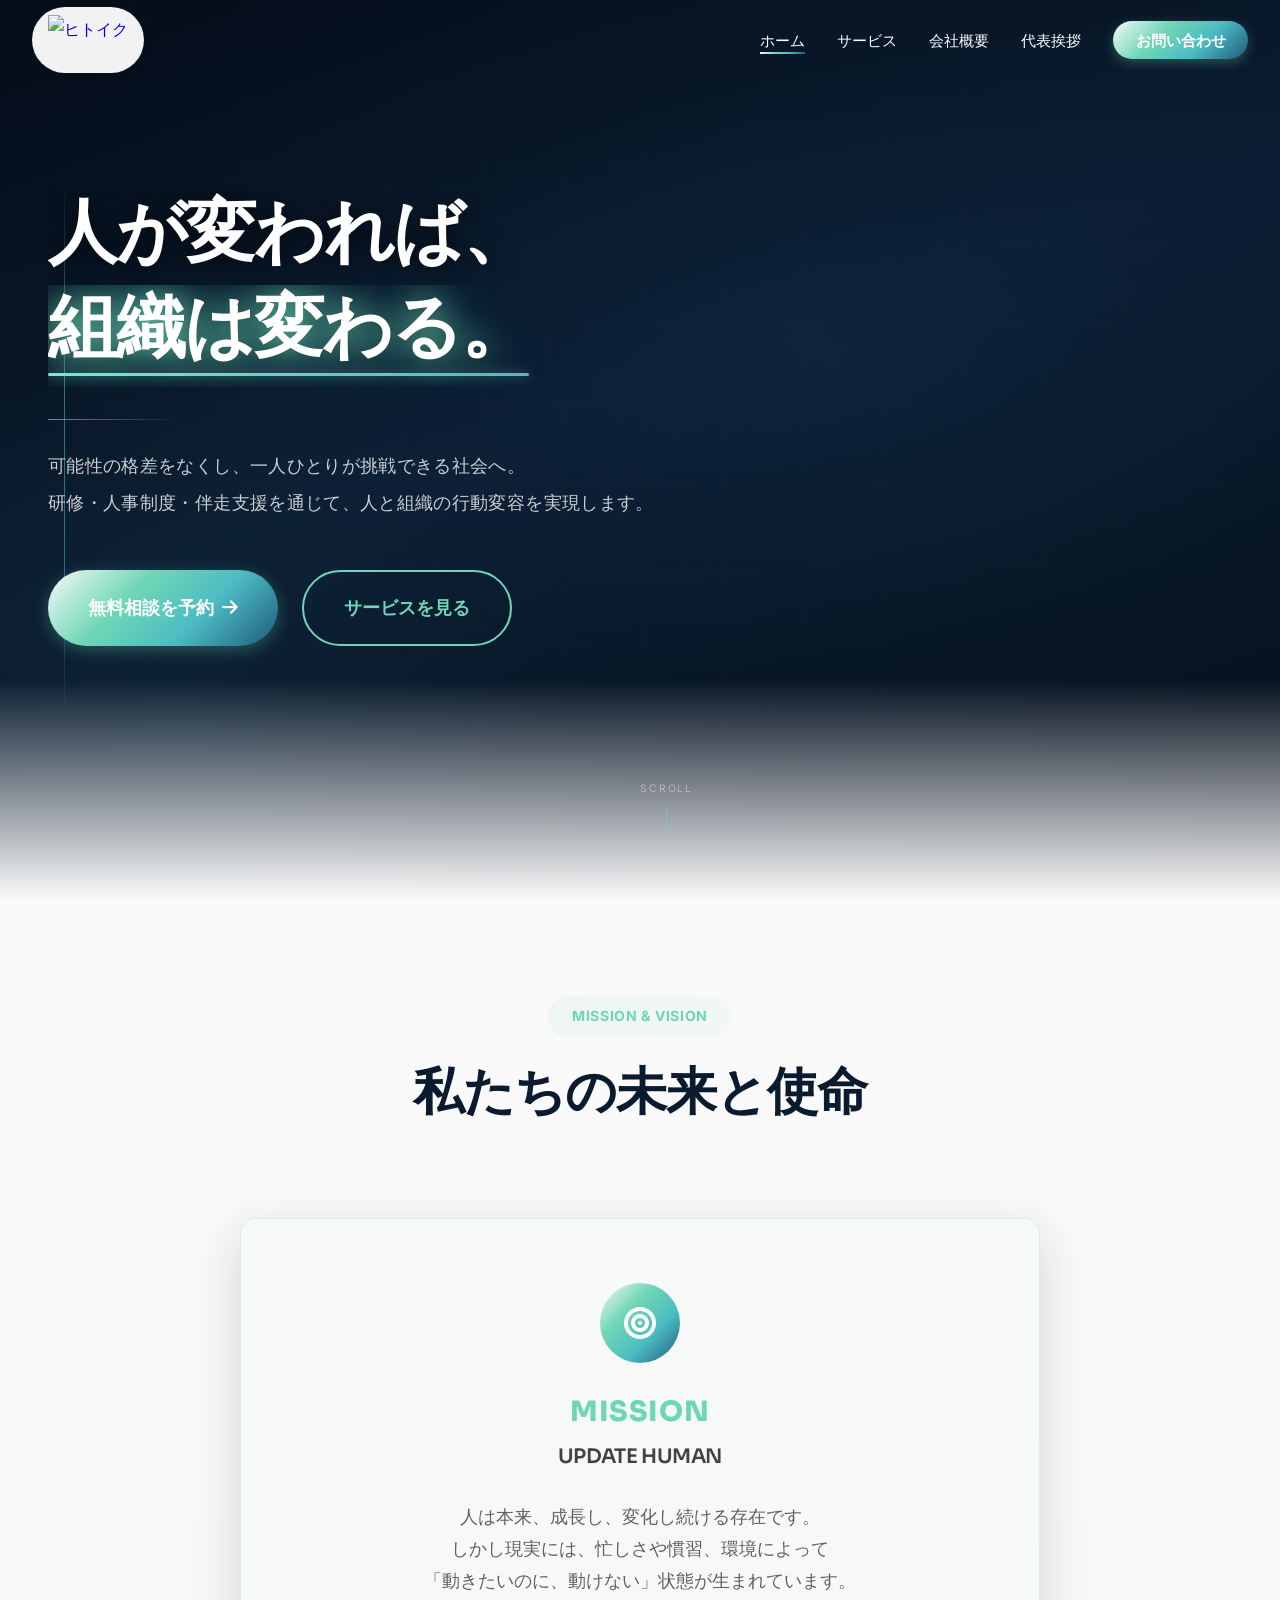
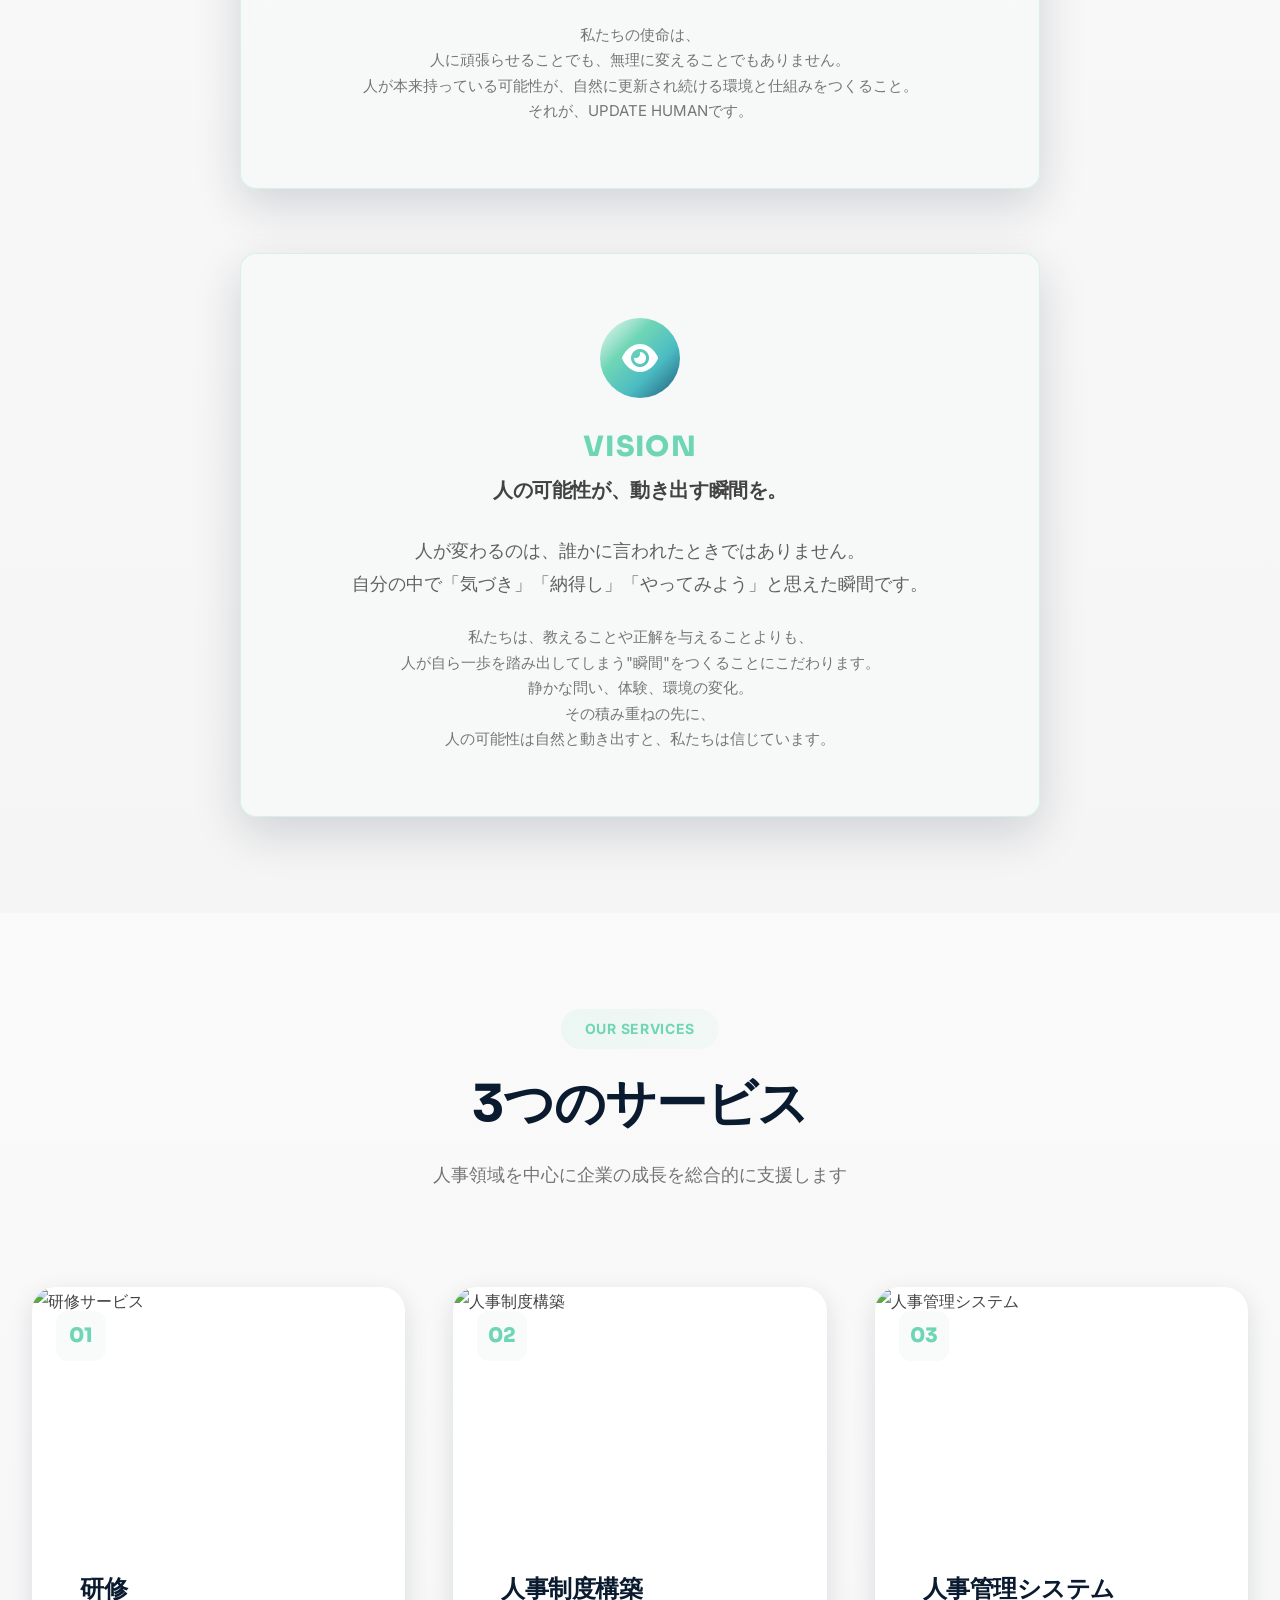
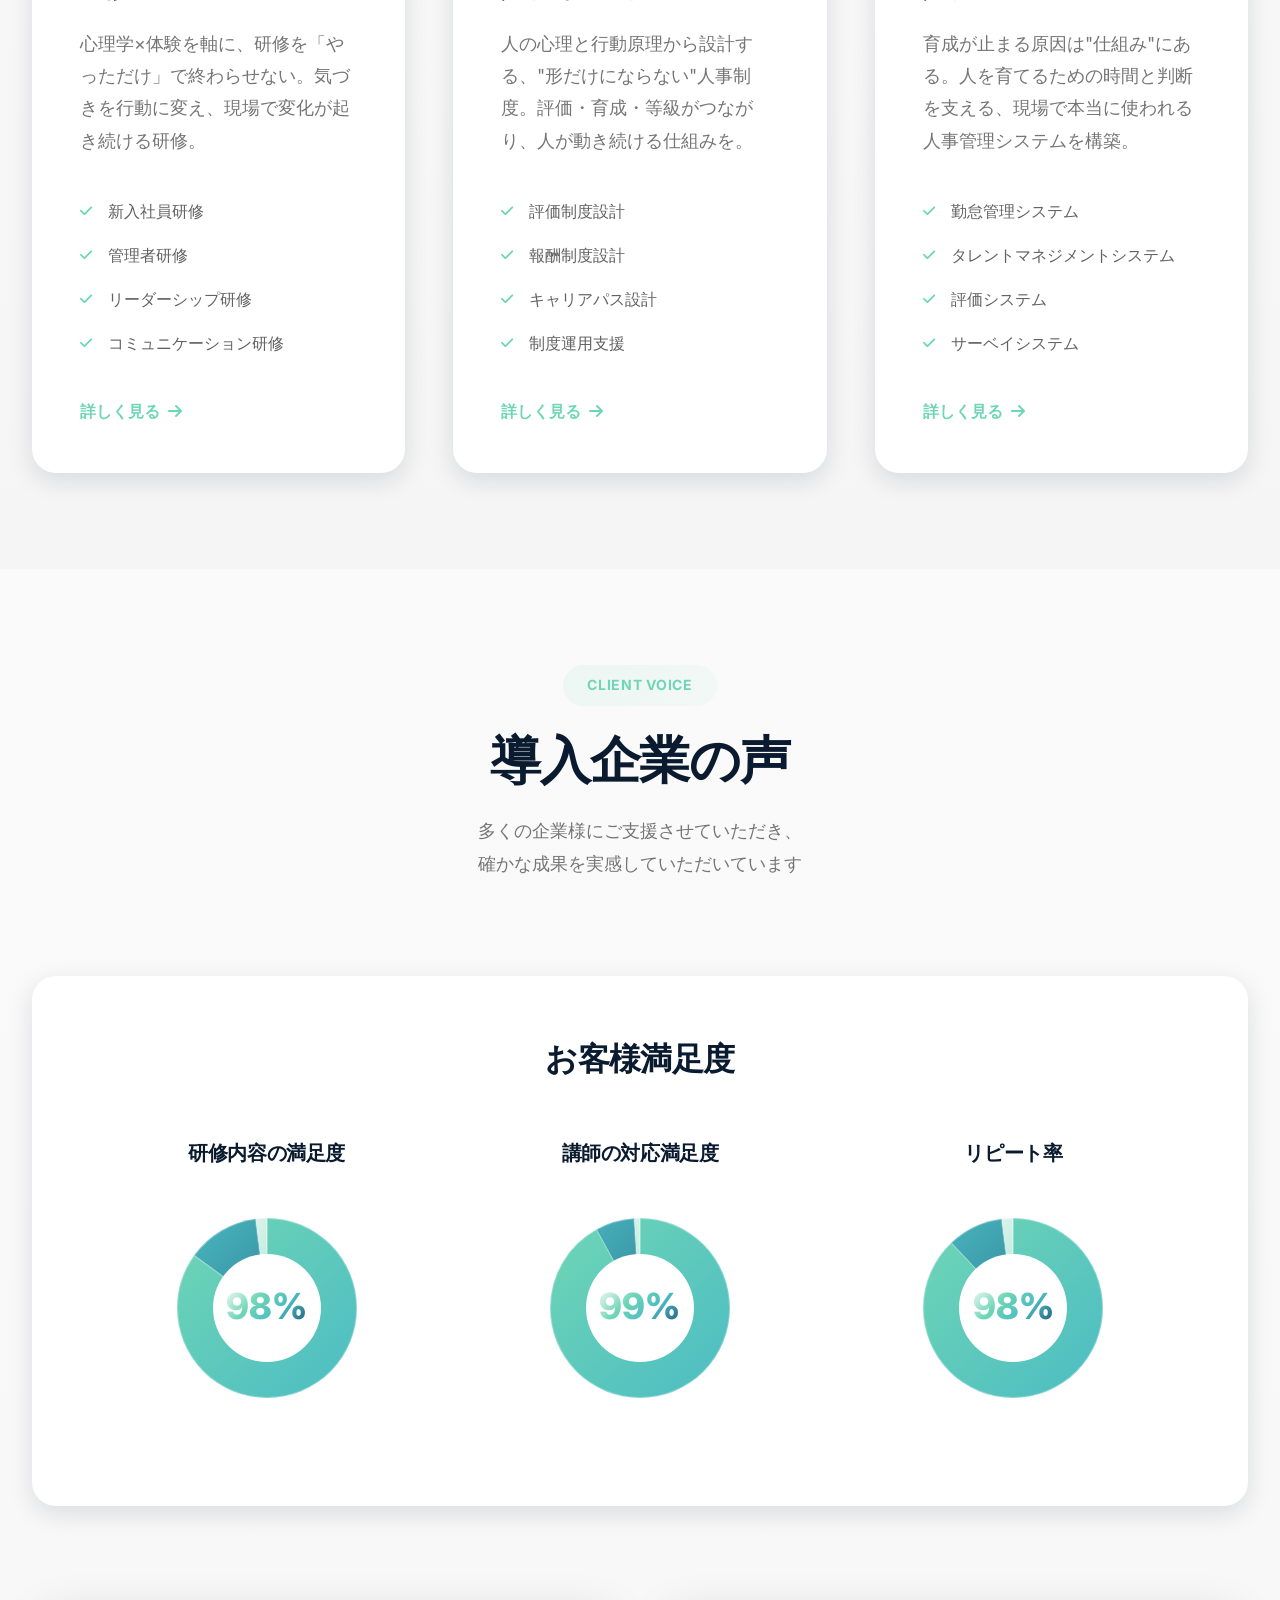
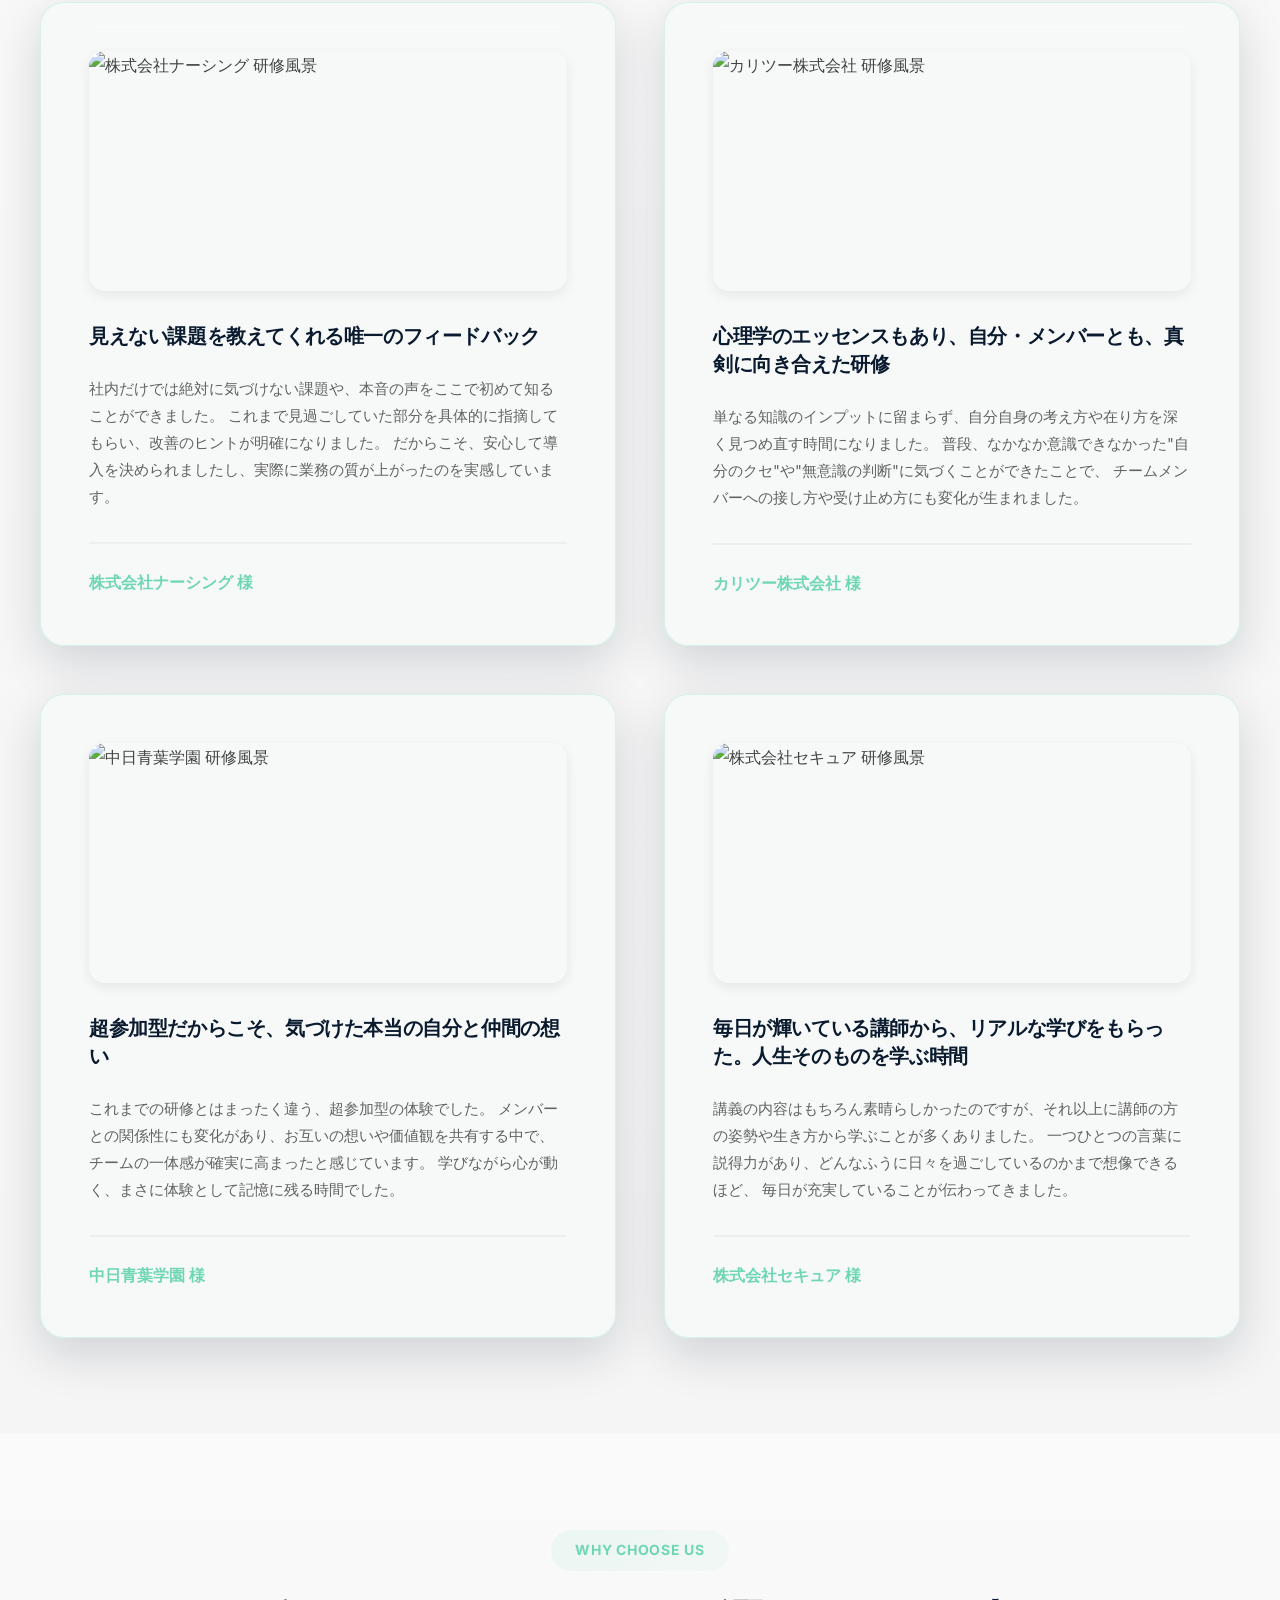
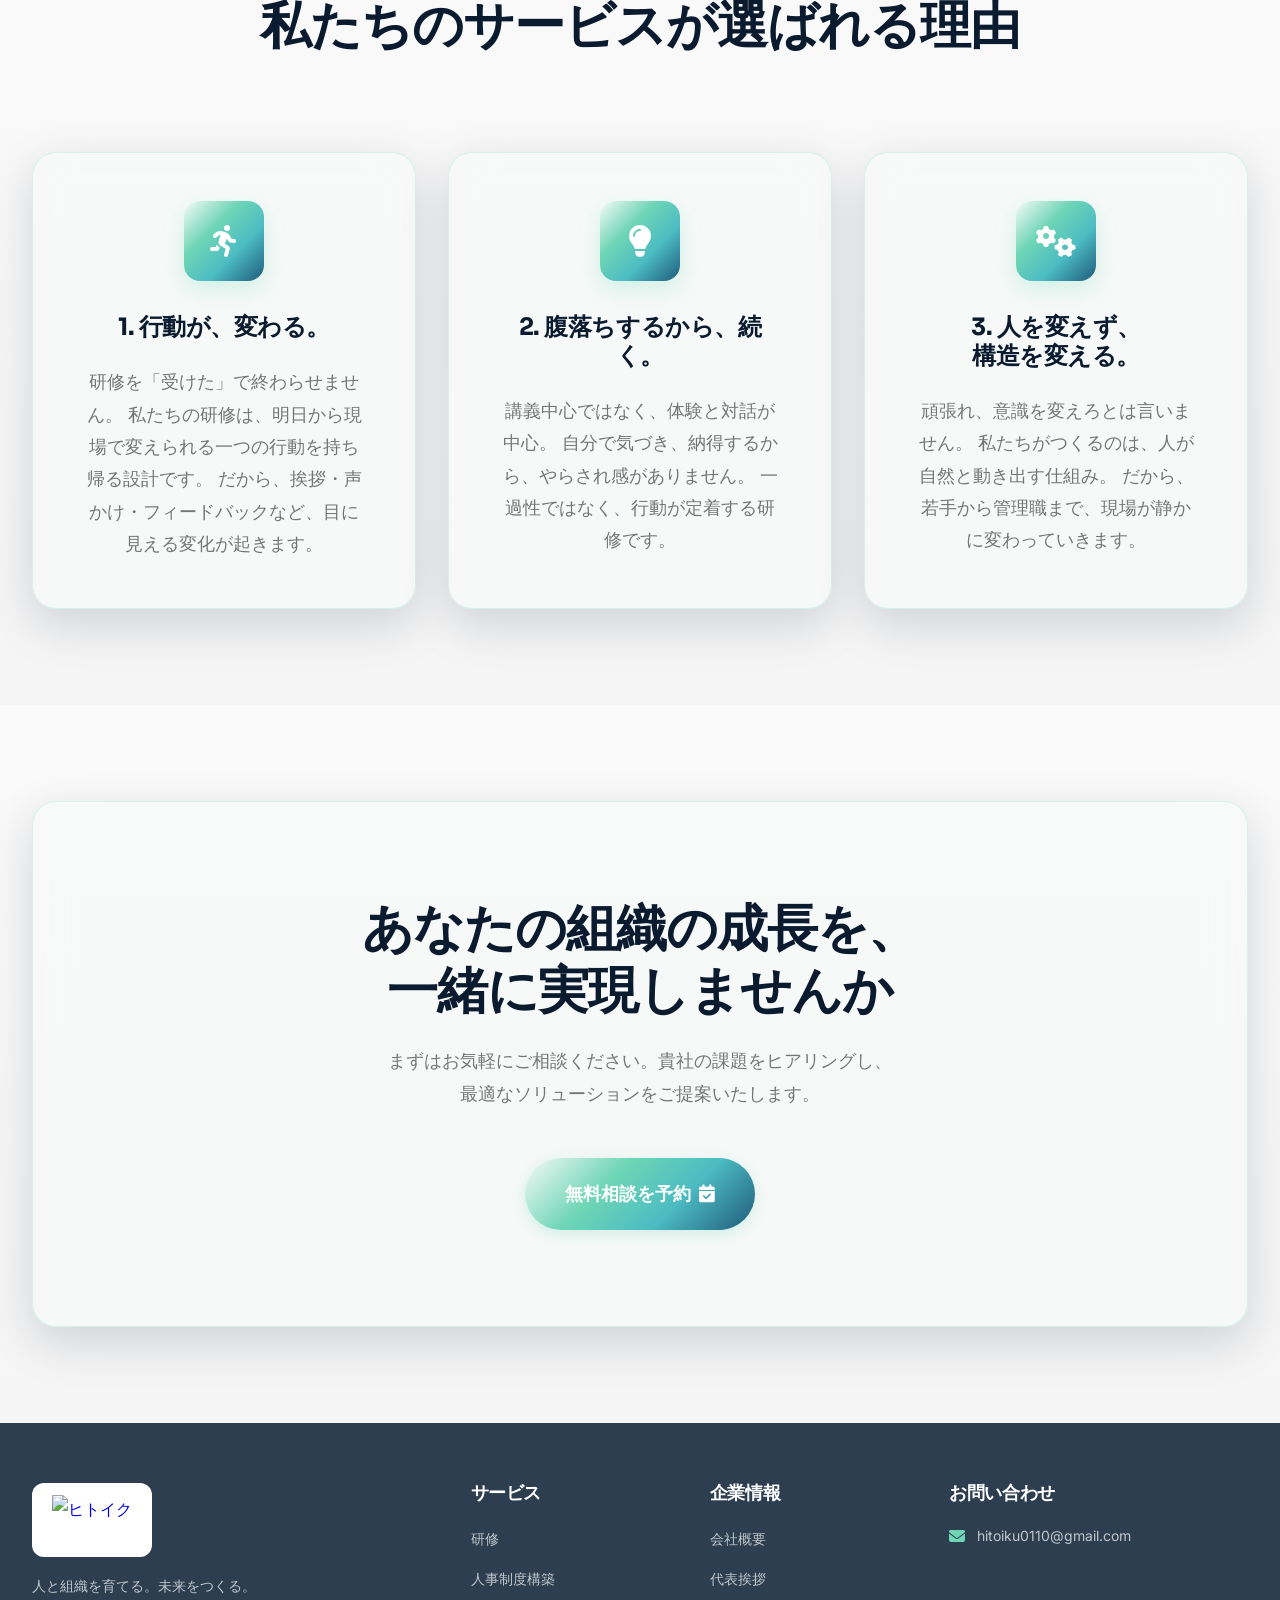
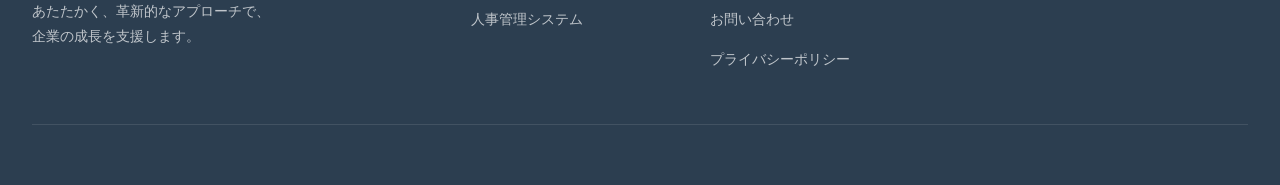
==== commit c079d8b1: "Comment out hero badge in index.html Comment out the hero badge section in index.html" ====
--- a/index.html
+++ b/index.html
@@ -669,10 +669,10 @@
     <div class="hero__content">
 
       <!-- バッジ -->
-      <div class="hero__badge">
+      <!-- <div class="hero__badge">
         <span class="hero__badge-dot"></span>
         UPDATE HUMAN
-      </div>
+      </div> -->
 
       <!-- メインコピー：行ごとにマスクからスライドアップ -->
       <h1 class="hero__title">
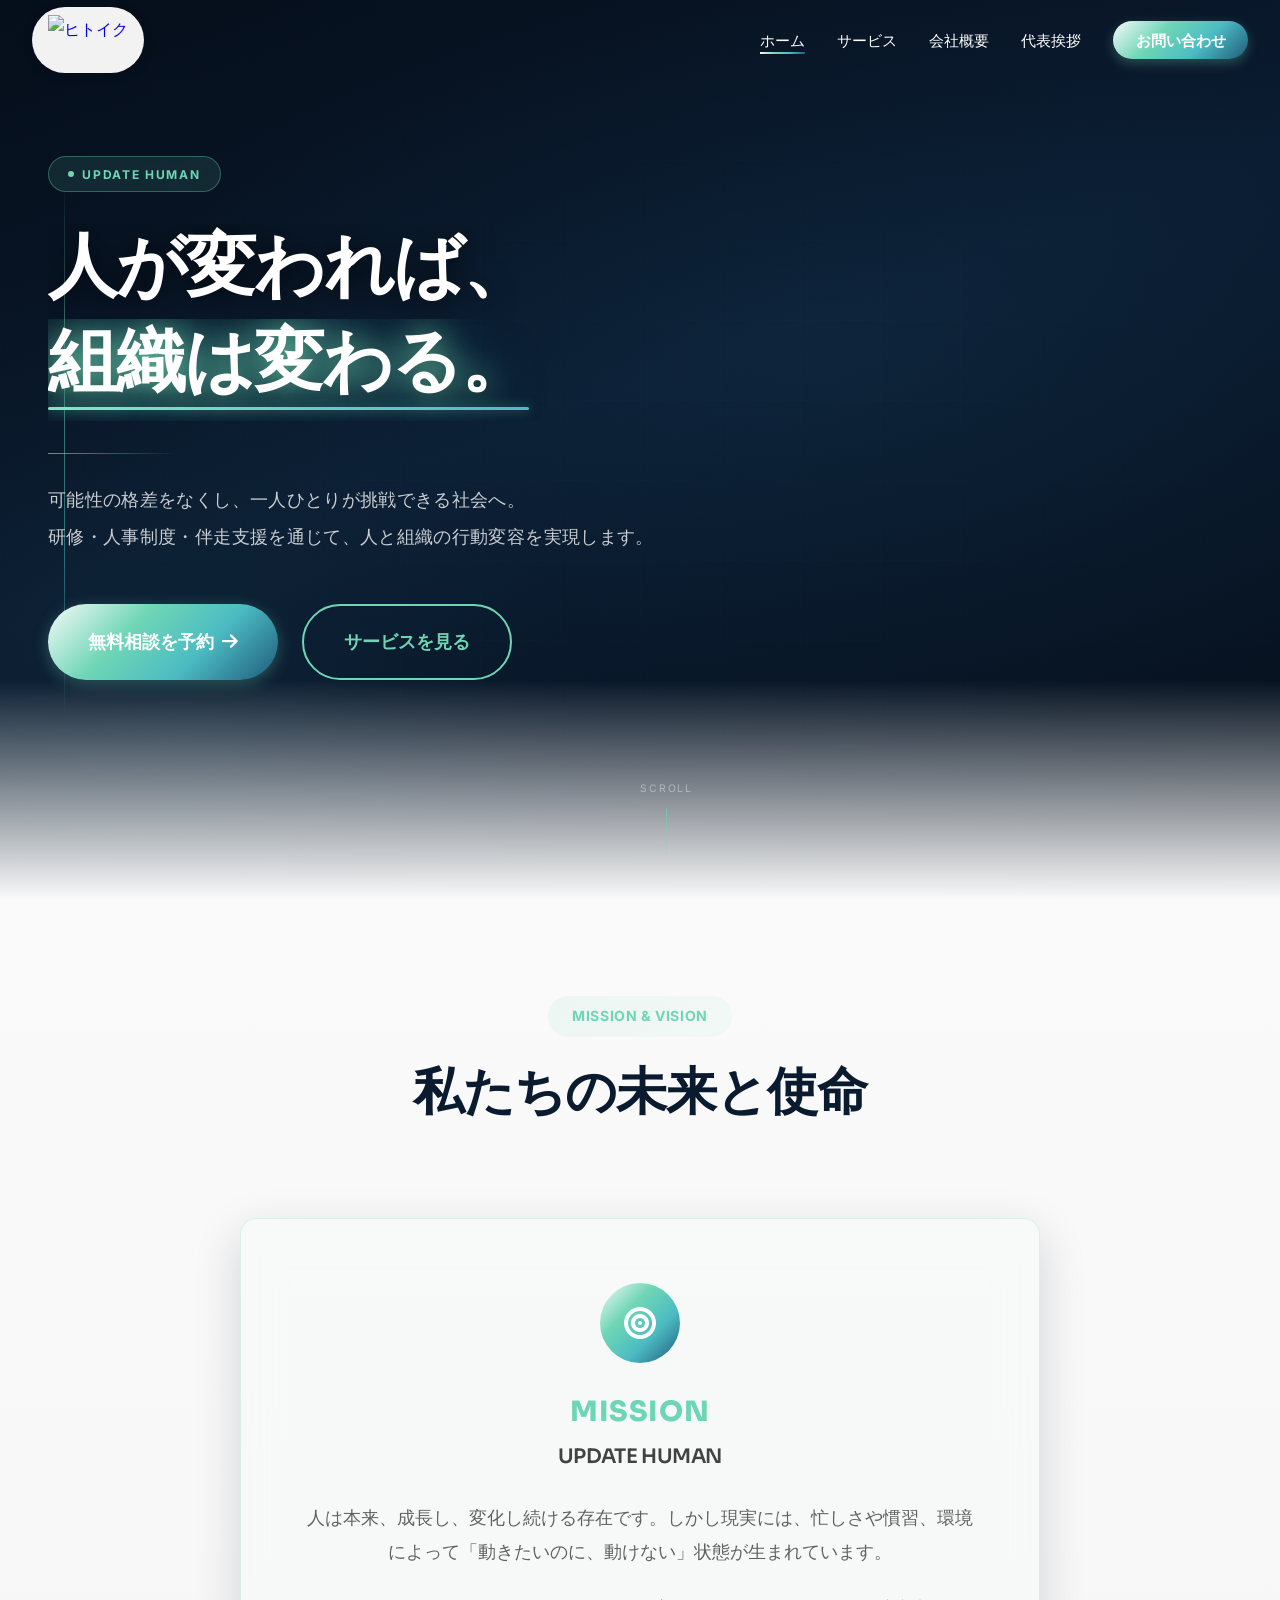
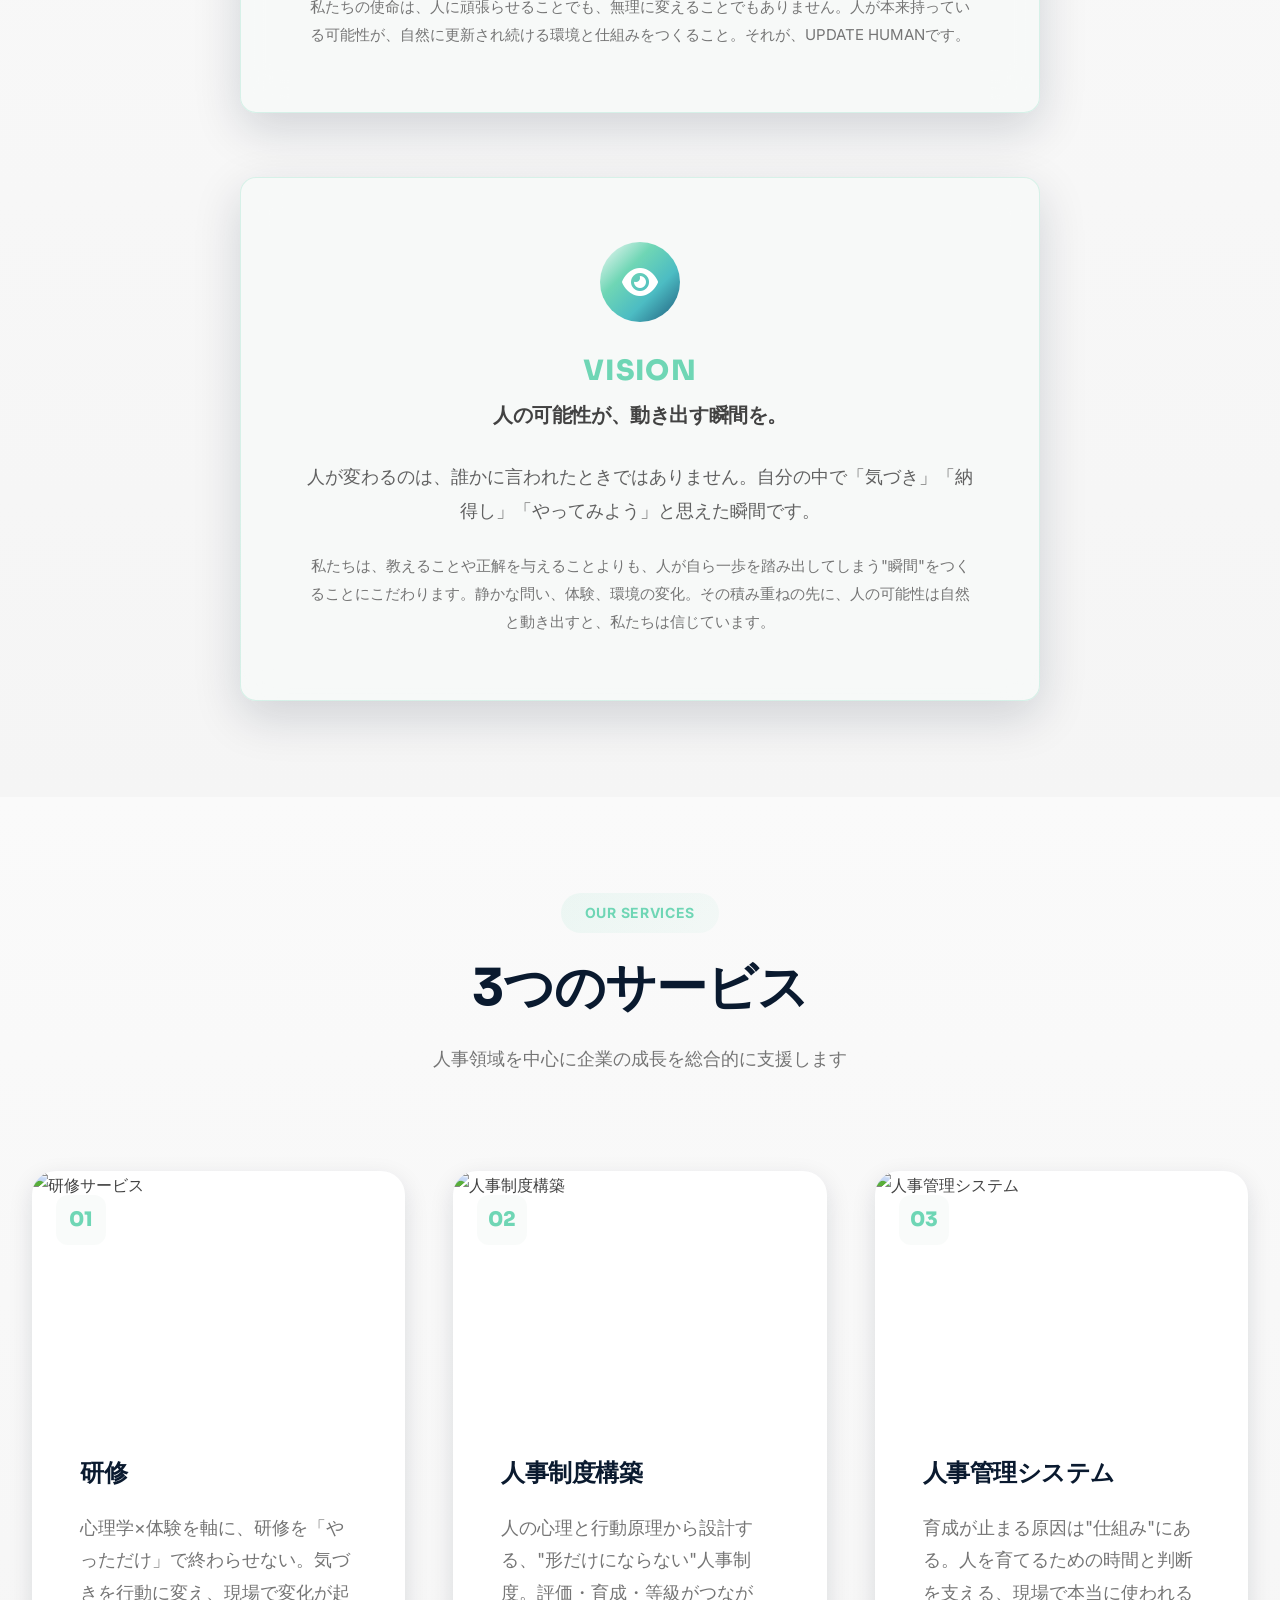
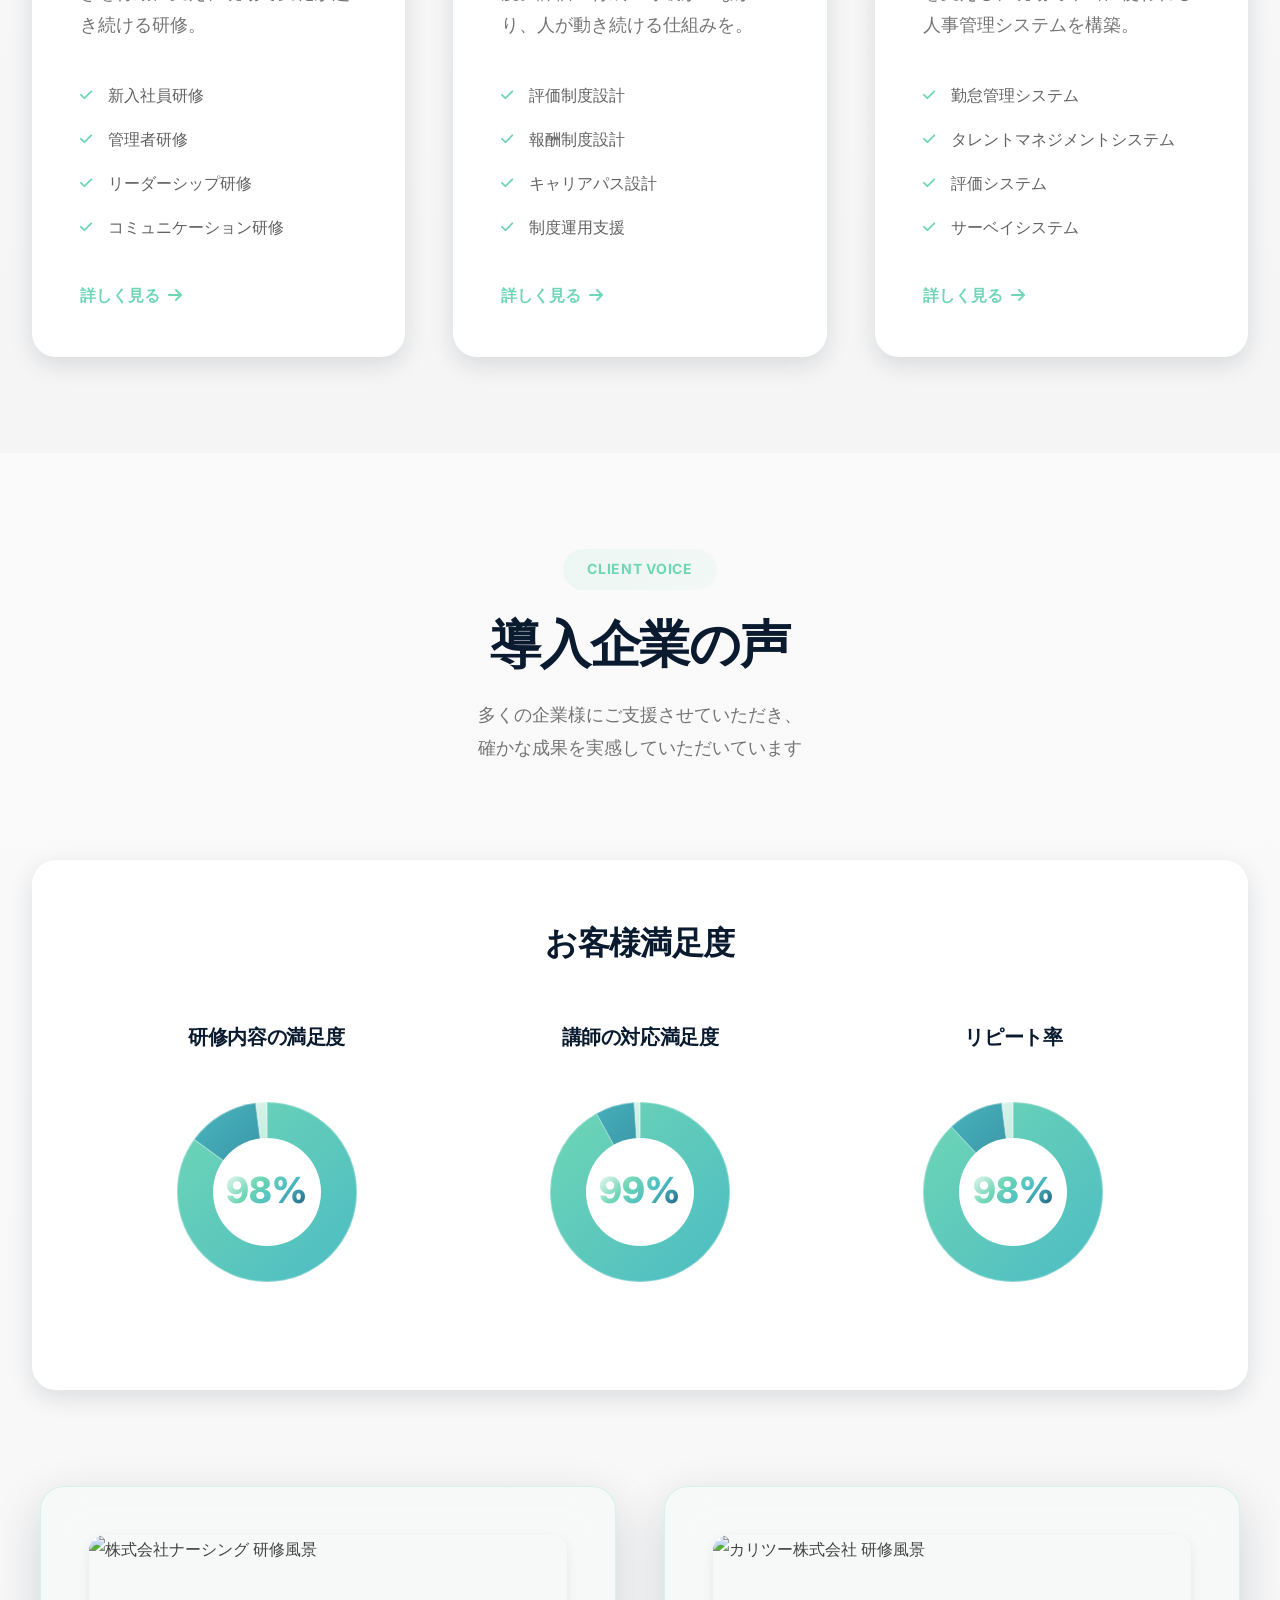
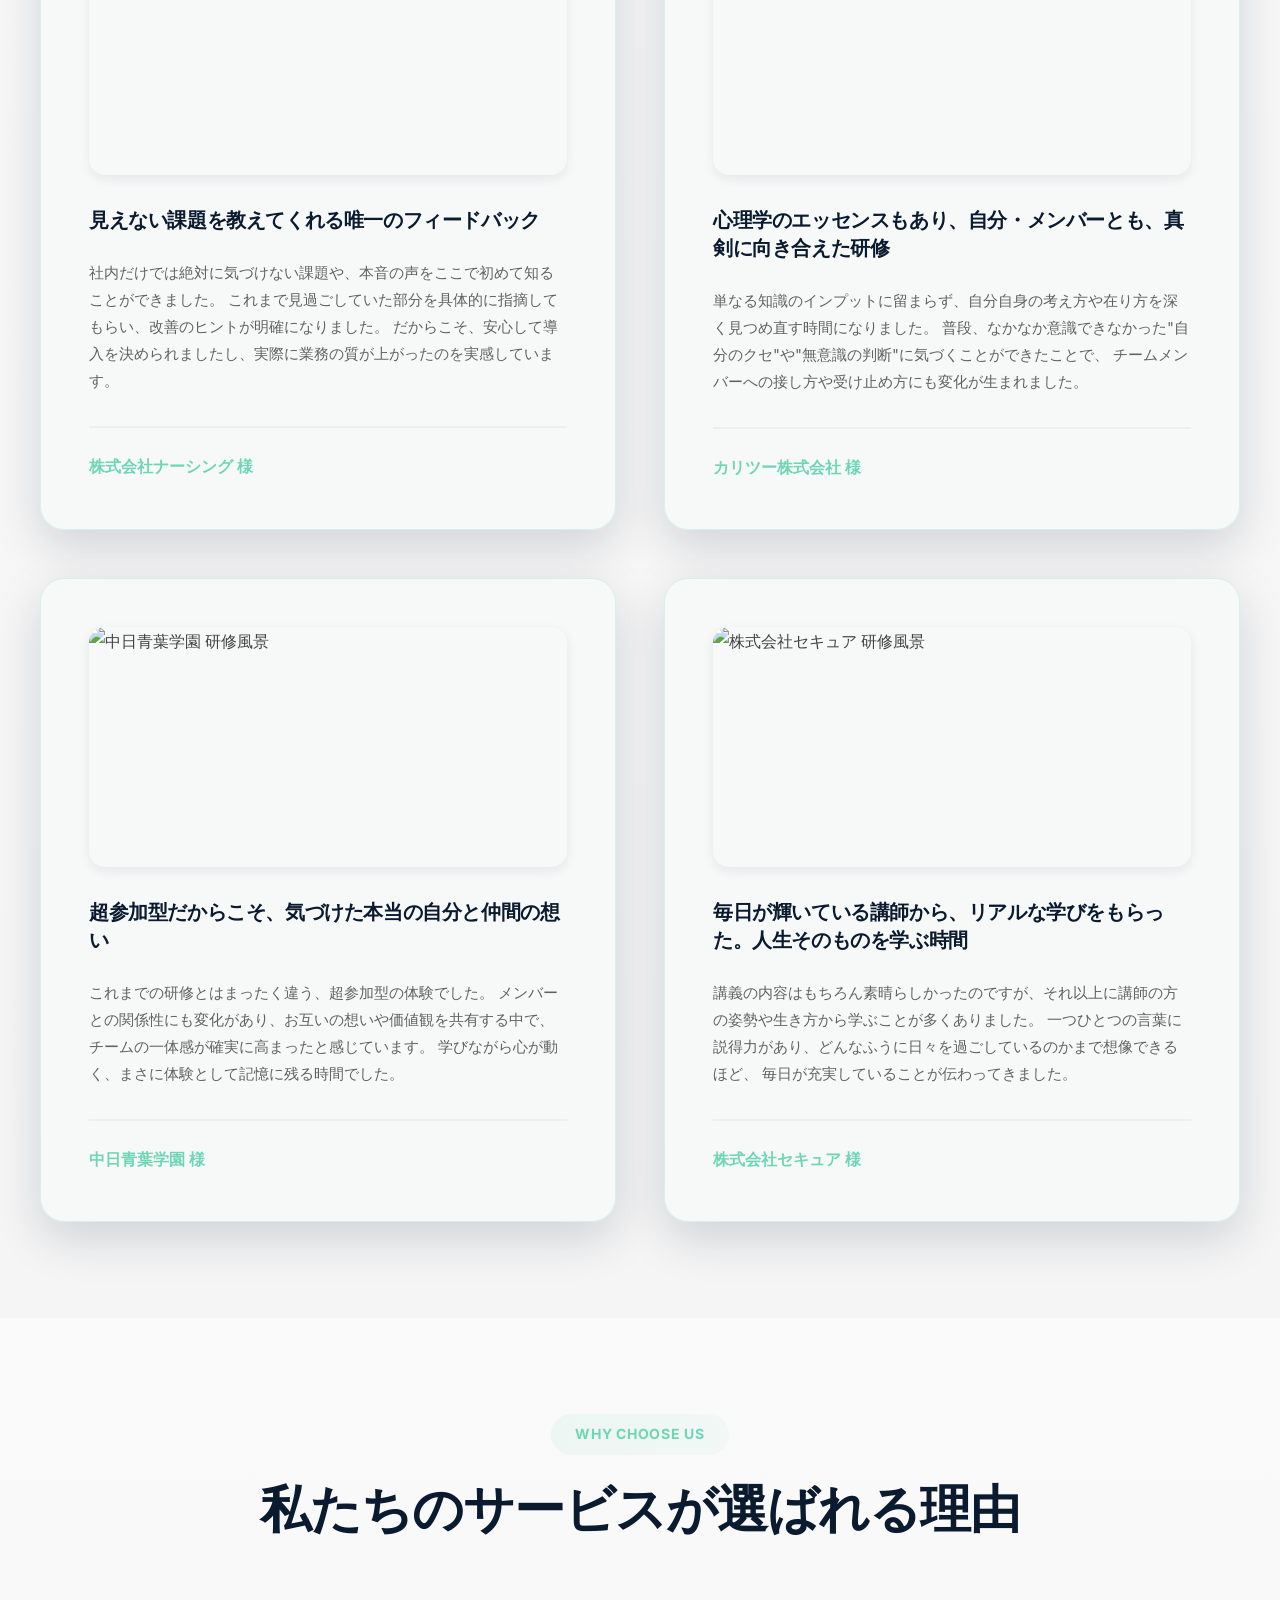
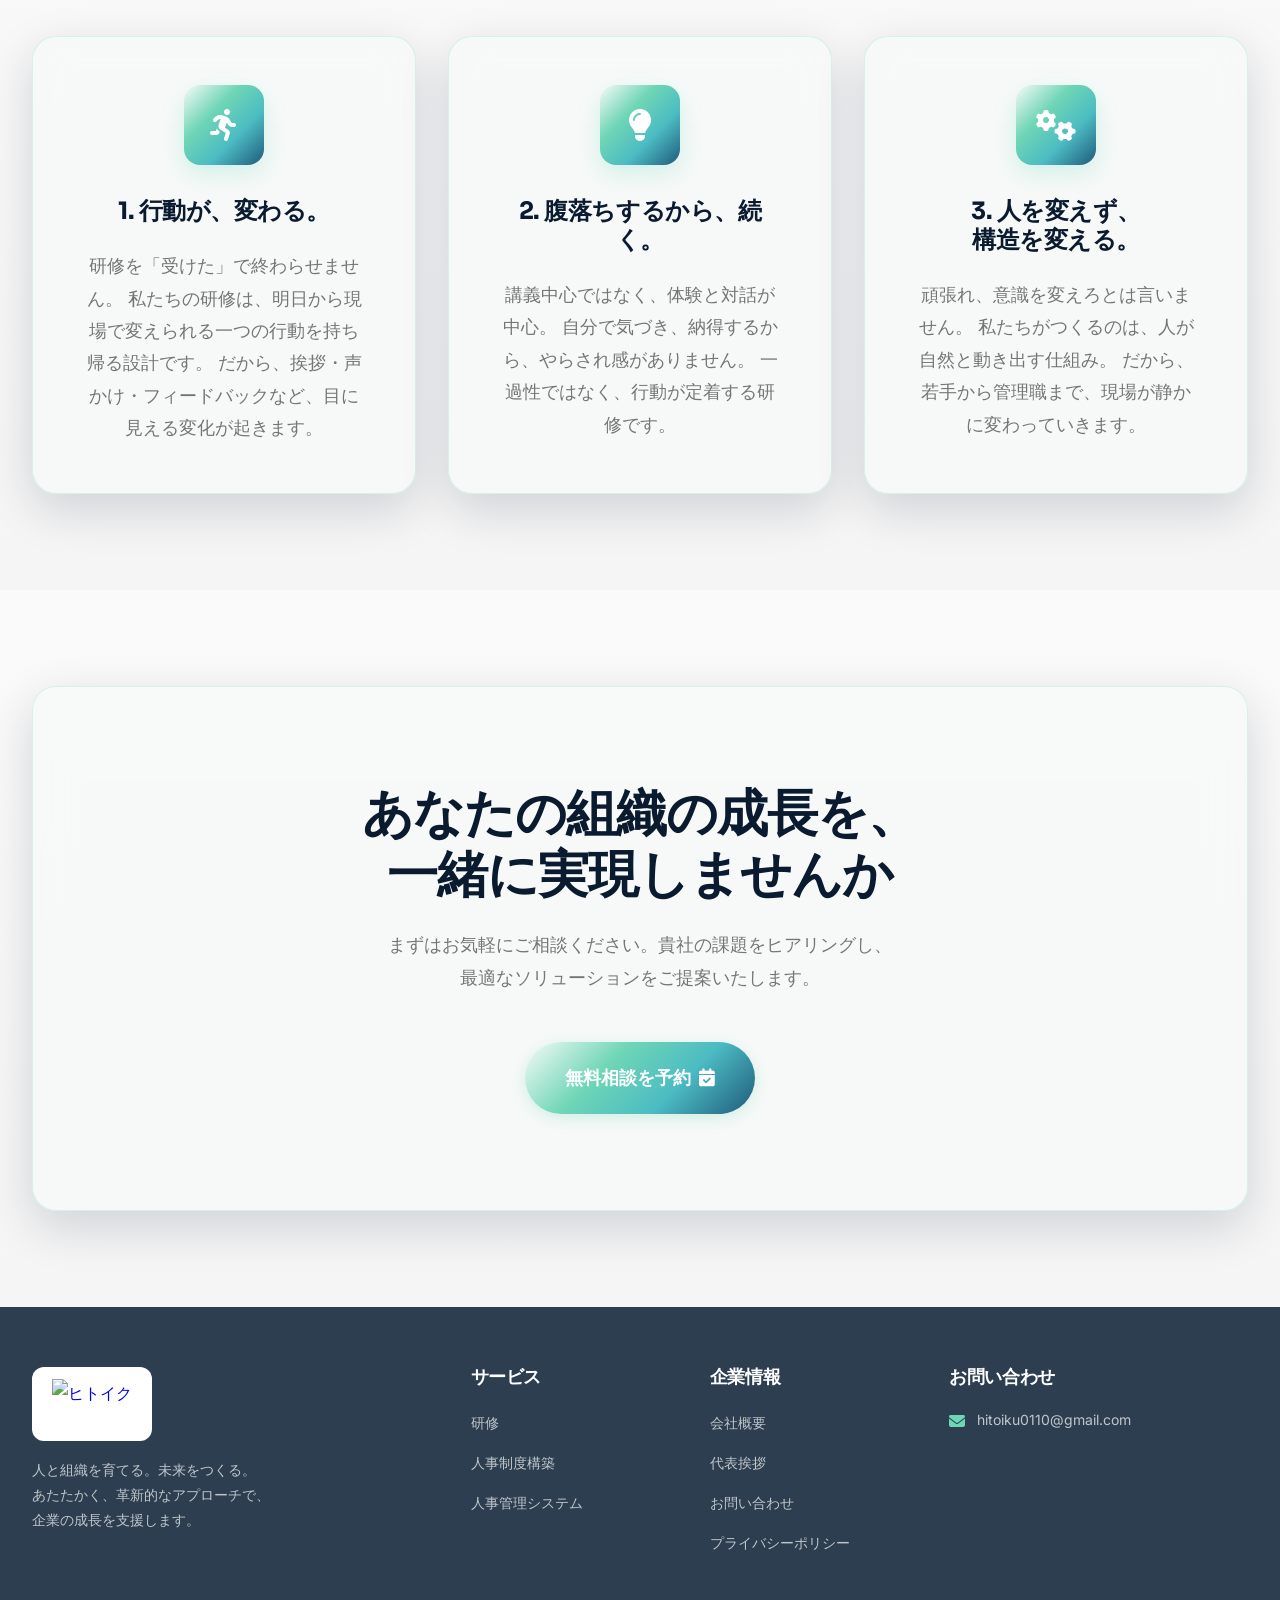
==== commit 43bc85d2: "Add files via upload" ====
--- a/index.html
+++ b/index.html
@@ -461,8 +461,8 @@
 }
 .vm-card__title { font-size: 1.75rem; font-weight: 800; color: var(--primary); margin-bottom: var(--space-sm); letter-spacing: 0.05em; }
 .vm-card__subtitle { font-size: 1.25rem; font-weight: 600; color: var(--neutral-800); margin-bottom: var(--space-lg); }
-.vm-card__text { font-size: 1.125rem; line-height: 1.8; color: var(--neutral-700); margin-bottom: var(--space-md); font-weight: 500; }
-.vm-card__description { font-size: 0.9375rem; line-height: 1.7; color: var(--neutral-600); }
+.vm-card__text { font-size: clamp(0.95rem, 2vw, 1.125rem); line-height: 1.9; color: var(--neutral-700); margin-bottom: var(--space-md); font-weight: 500; }
+.vm-card__description { font-size: clamp(0.875rem, 1.8vw, 0.9375rem); line-height: 1.85; color: var(--neutral-600); }
 
 /* ===== サービスカード ===== */
 .services__grid { display: grid; grid-template-columns: repeat(3,1fr); gap: var(--space-xl); }
@@ -669,10 +669,10 @@
     <div class="hero__content">
 
       <!-- バッジ -->
-      <!-- <div class="hero__badge">
+      <div class="hero__badge">
         <span class="hero__badge-dot"></span>
         UPDATE HUMAN
-      </div> -->
+      </div>
 
       <!-- メインコピー：行ごとにマスクからスライドアップ -->
       <h1 class="hero__title">
@@ -725,33 +725,15 @@
         <div class="vm-card__icon"><i class="fas fa-bullseye"></i></div>
         <h3 class="vm-card__title">MISSION</h3>
         <h4 class="vm-card__subtitle">UPDATE HUMAN</h4>
-        <p class="vm-card__text">
-          人は本来、成長し、変化し続ける存在です。<br>
-          しかし現実には、忙しさや慣習、環境によって<br>
-          「動きたいのに、動けない」状態が<br class="br-sp">生まれています。
-        </p>
-        <p class="vm-card__description">
-          私たちの使命は、<br>
-          人に頑張らせることでも、無理に変えることでもありません。<br>
-          人が本来持っている可能性が、自然に更新され続ける環境と仕組みをつくること。<br>
-          それが、<br class="br-sp">UPDATE HUMANです。
-        </p>
+        <p class="vm-card__text">人は本来、成長し、変化し続ける存在です。しかし現実には、忙しさや慣習、環境によって「動きたいのに、動けない」状態が生まれています。</p>
+        <p class="vm-card__description">私たちの使命は、人に頑張らせることでも、無理に変えることでもありません。人が本来持っている可能性が、自然に更新され続ける環境と仕組みをつくること。それが、UPDATE HUMANです。</p>
       </div>
       <div class="vm-card glass-card reveal">
         <div class="vm-card__icon"><i class="fas fa-eye"></i></div>
         <h3 class="vm-card__title">VISION</h3>
-        <h4 class="vm-card__subtitle">人の可能性が、<br class="br-sp">動き出す瞬間を。</h4>
-        <p class="vm-card__text">
-          人が変わるのは、<br class="br-sp">誰かに言われたときでは<br class="br-sp">ありません。<br>
-          自分の中で「気づき」「納得し」「やってみよう」と思えた瞬間です。
-        </p>
-        <p class="vm-card__description">
-          私たちは、教えることや正解を与えることよりも、<br>
-          人が自ら一歩を踏み出してしまう"瞬間"をつくることに<br class="br-sp">こだわります。<br>
-          静かな問い、体験、<br class="br-sp">環境の変化。<br>
-          その積み重ねの先に、<br>
-          人の可能性は自然と動き出すと、私たちは信じています。
-        </p>
+        <h4 class="vm-card__subtitle">人の可能性が、動き出す瞬間を。</h4>
+        <p class="vm-card__text">人が変わるのは、誰かに言われたときではありません。自分の中で「気づき」「納得し」「やってみよう」と思えた瞬間です。</p>
+        <p class="vm-card__description">私たちは、教えることや正解を与えることよりも、人が自ら一歩を踏み出してしまう"瞬間"をつくることにこだわります。静かな問い、体験、環境の変化。その積み重ねの先に、人の可能性は自然と動き出すと、私たちは信じています。</p>
       </div>
     </div>
   </div>
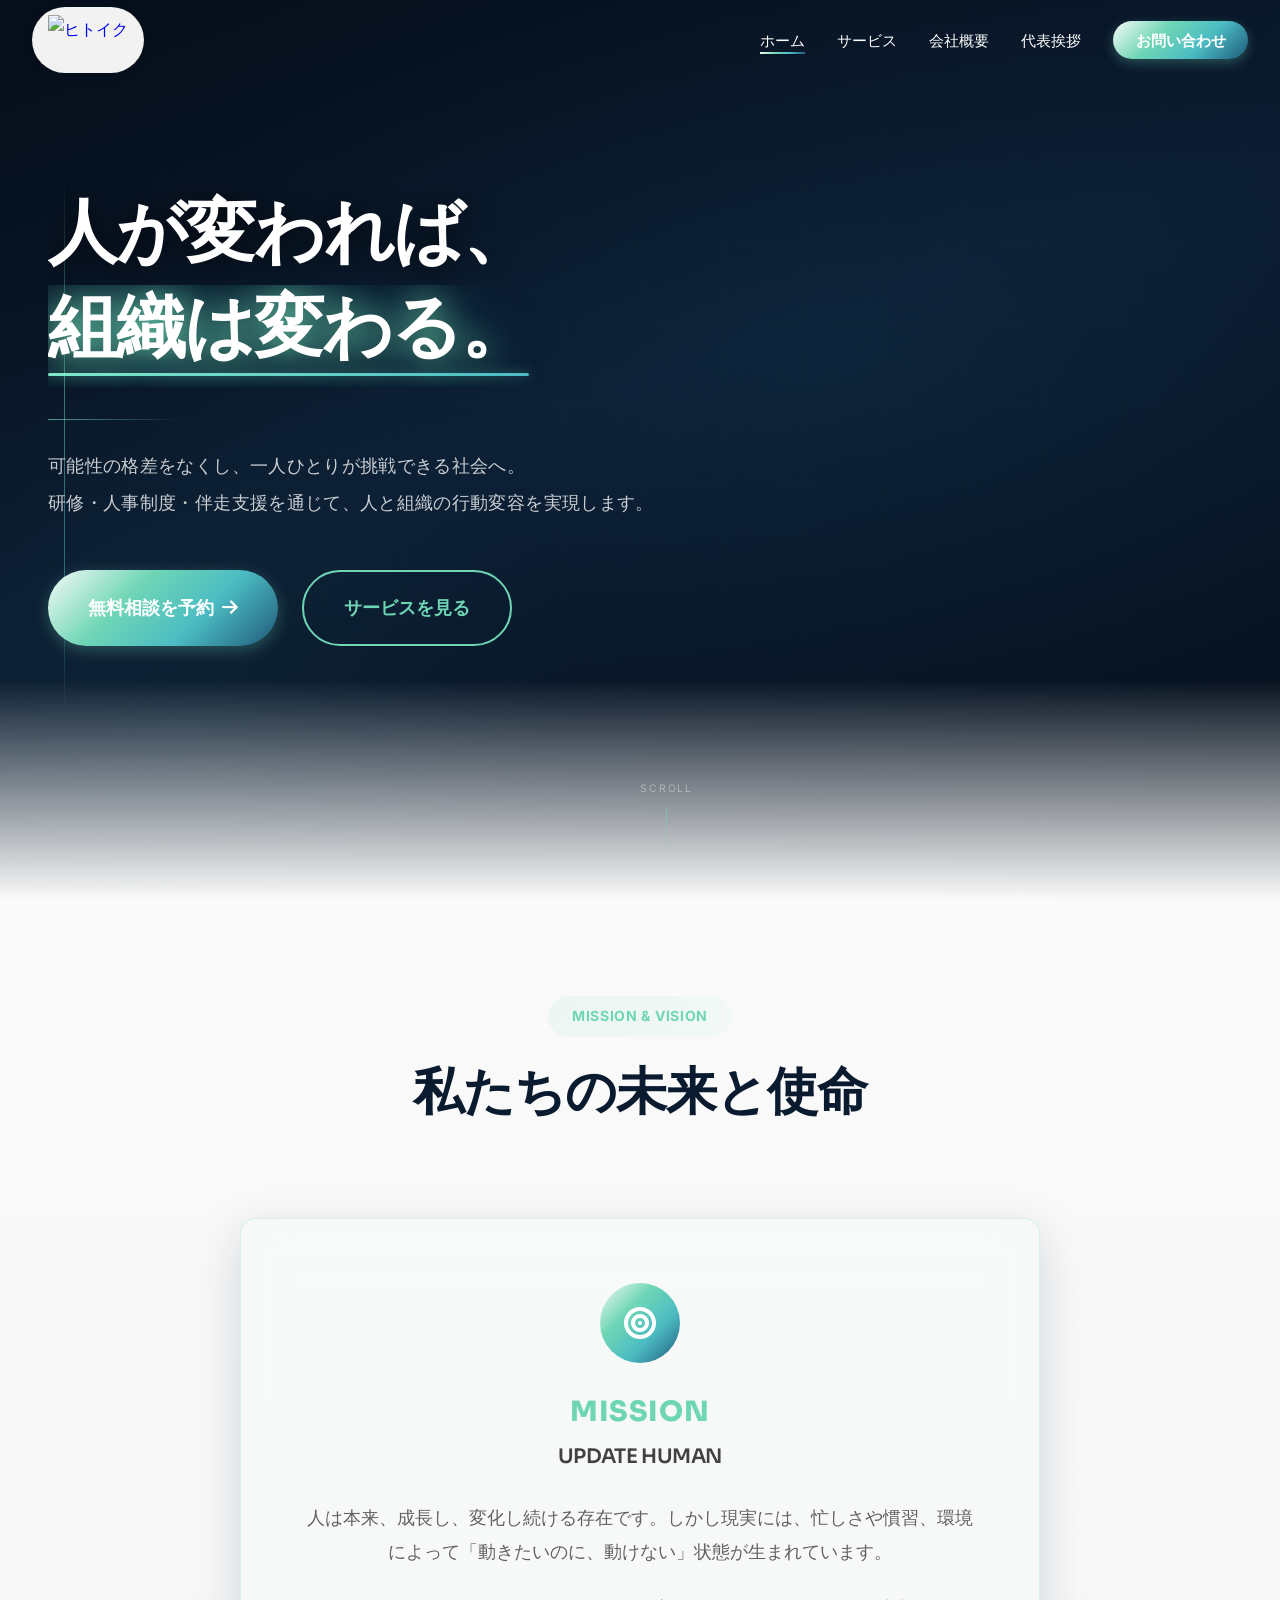
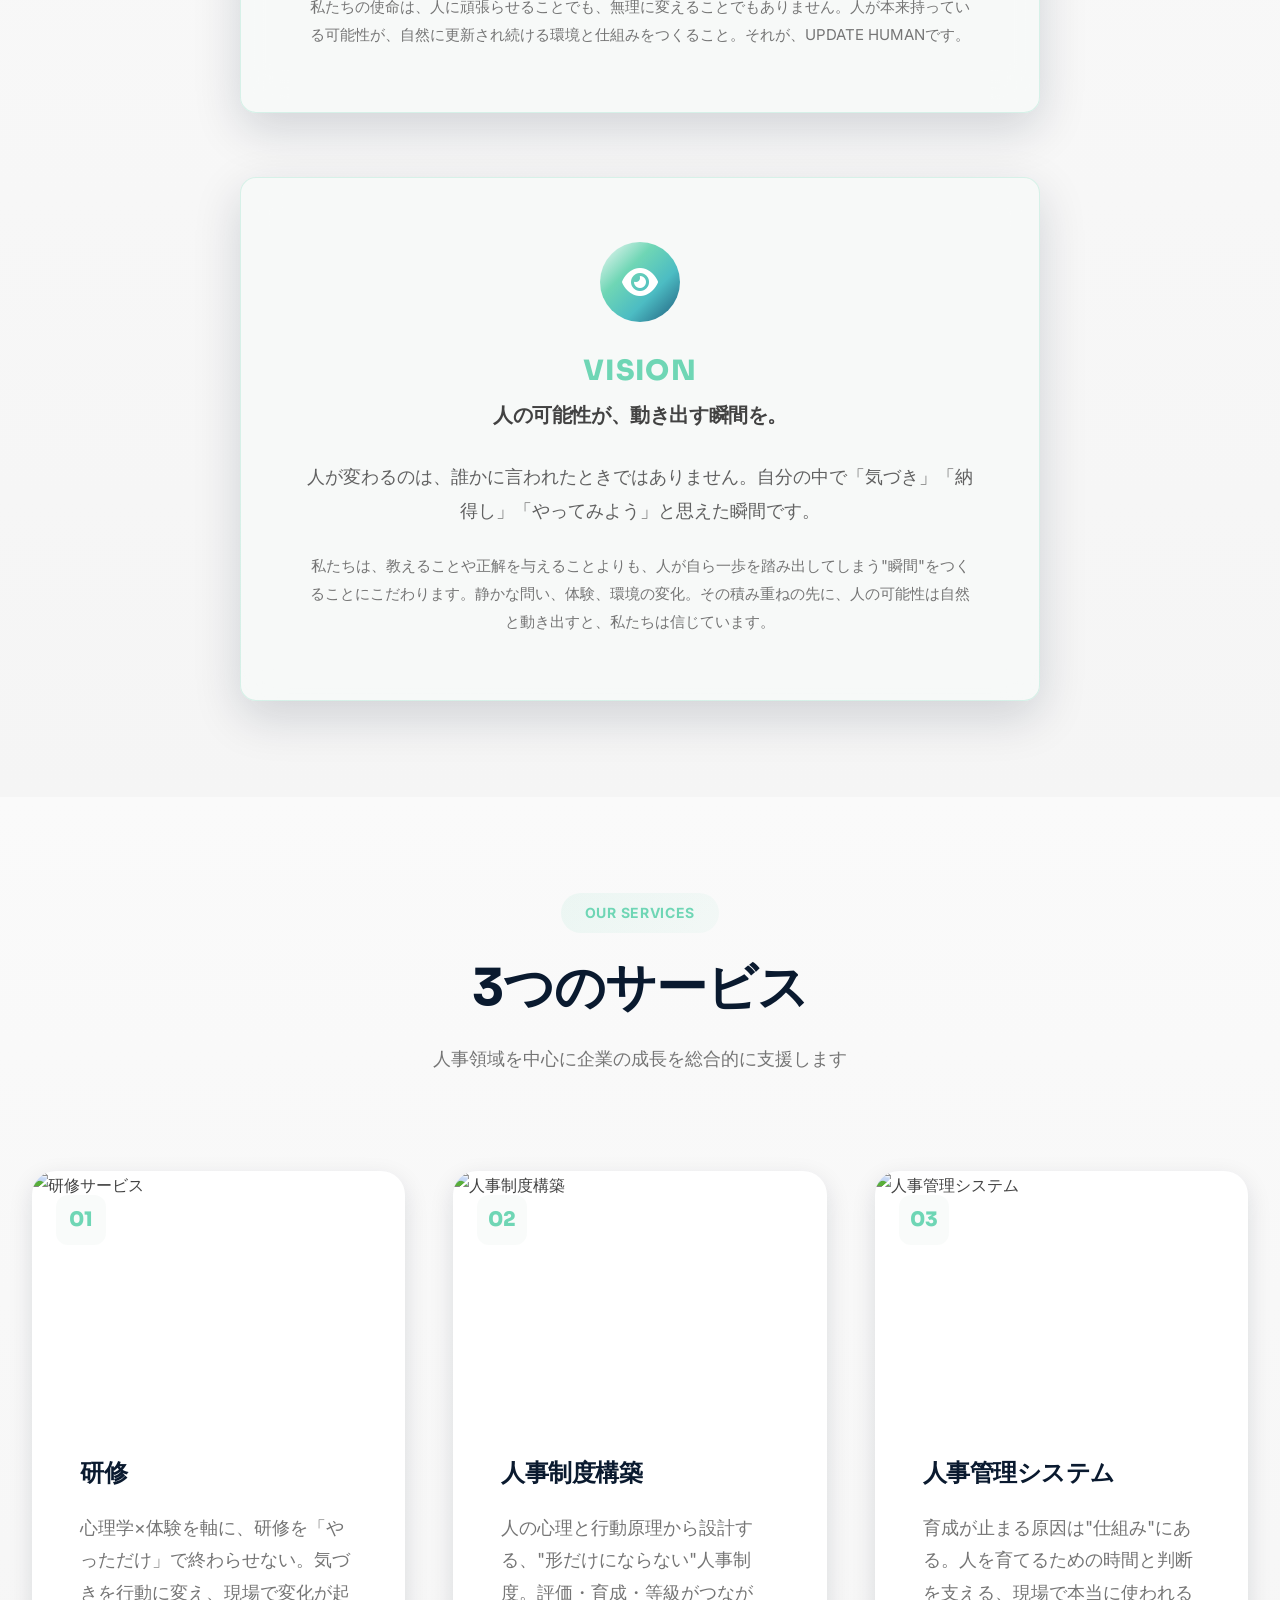
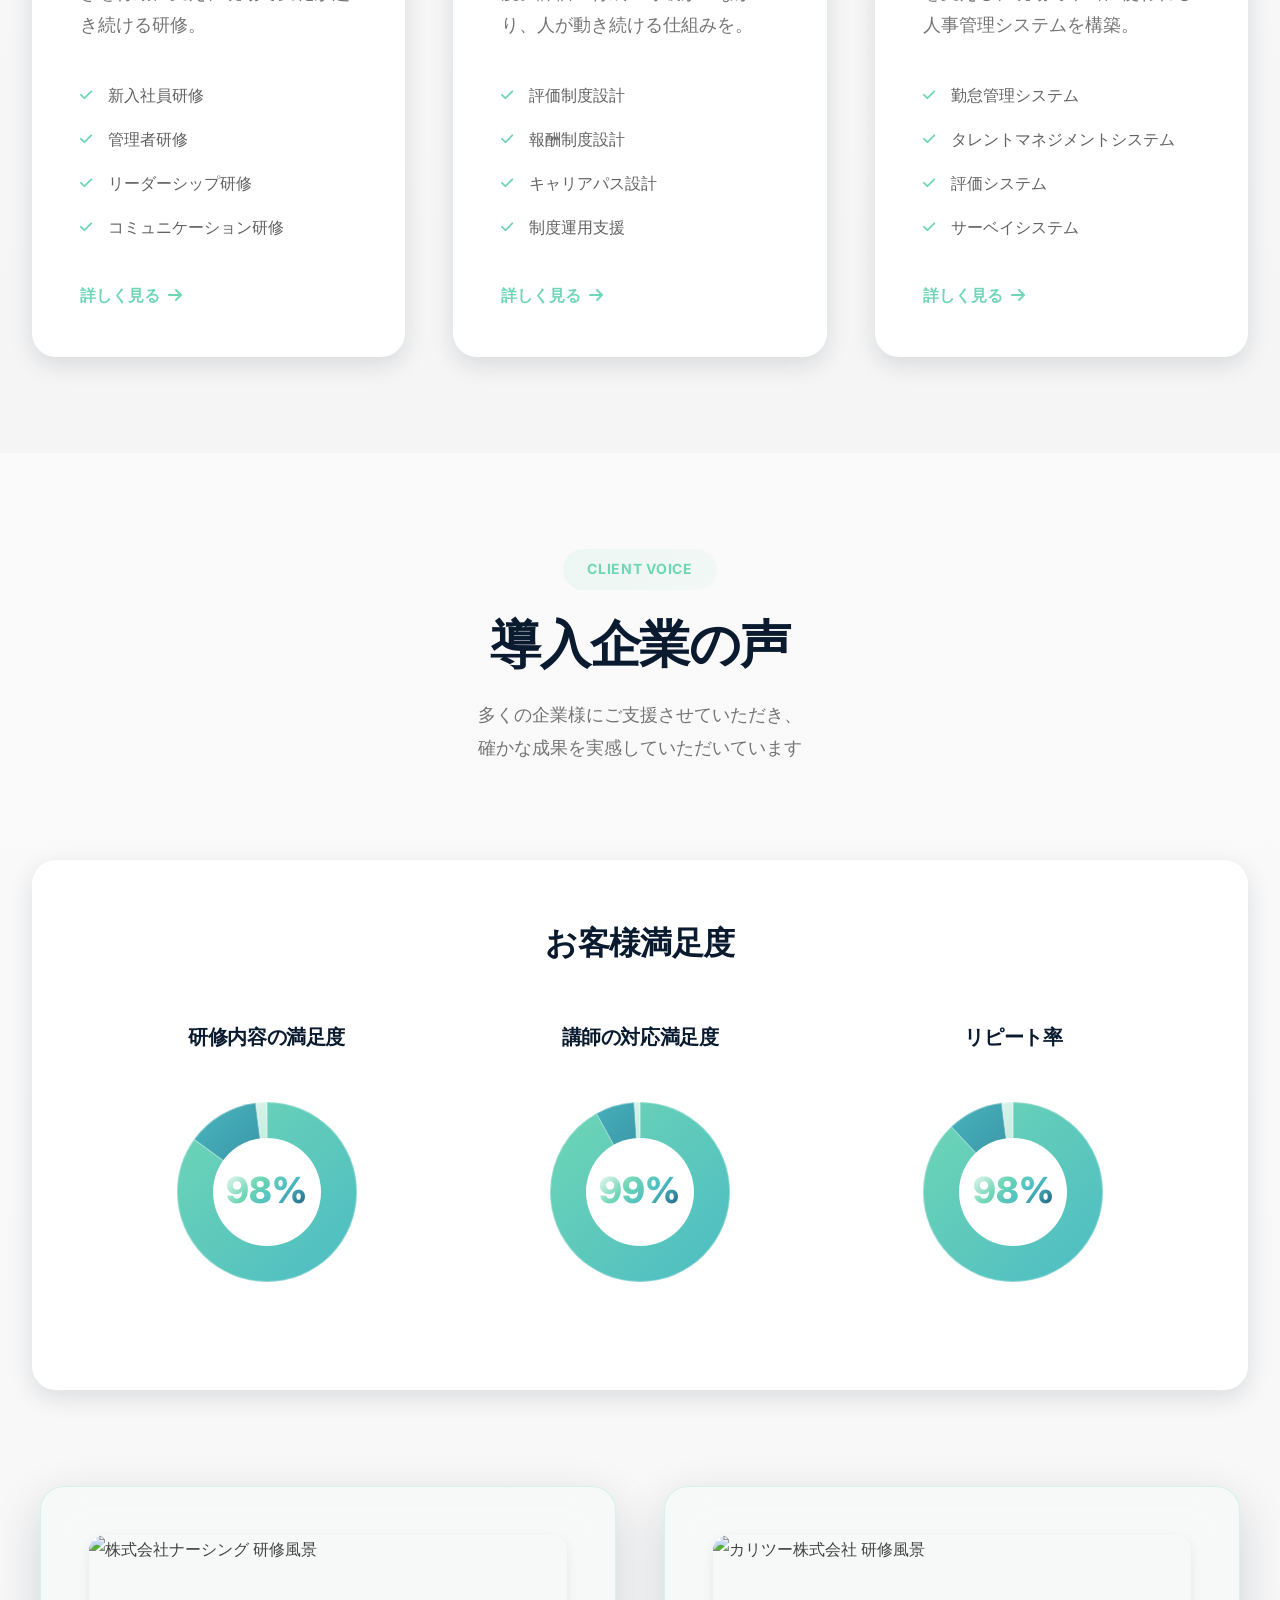
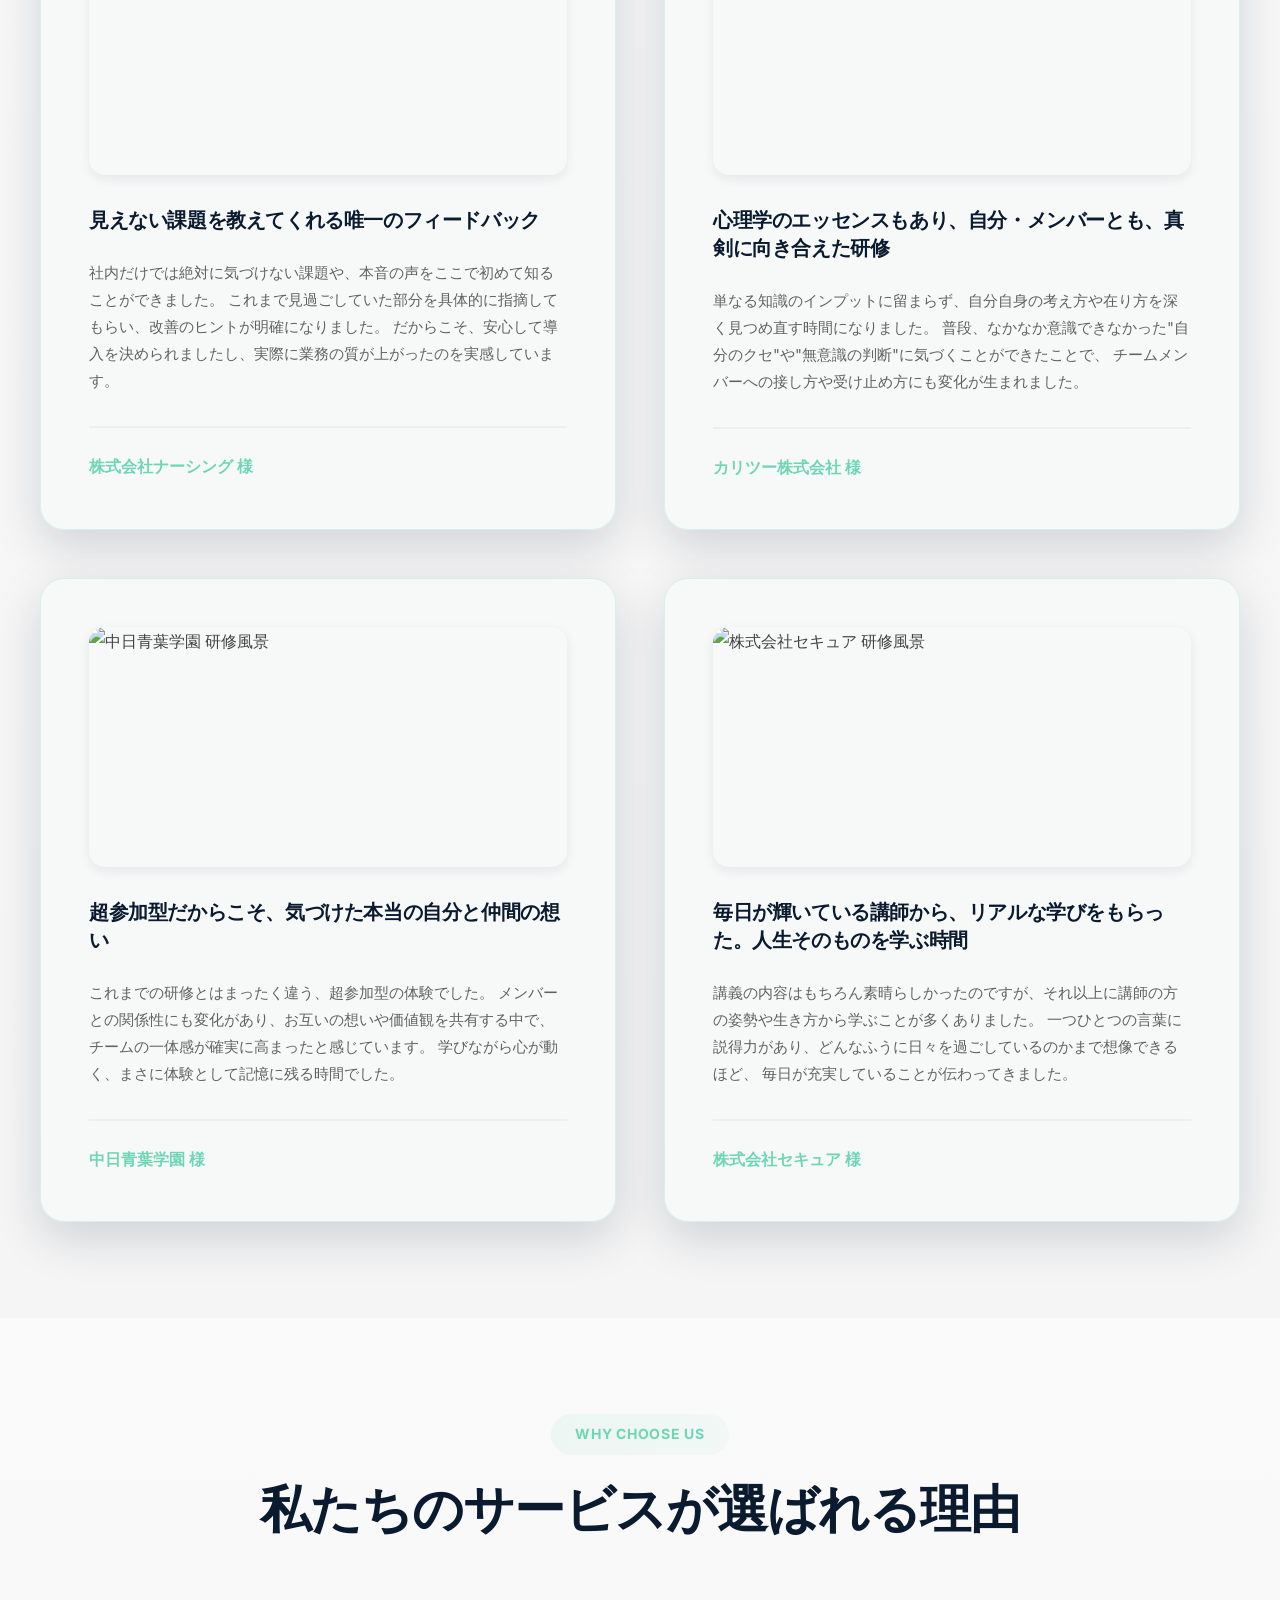
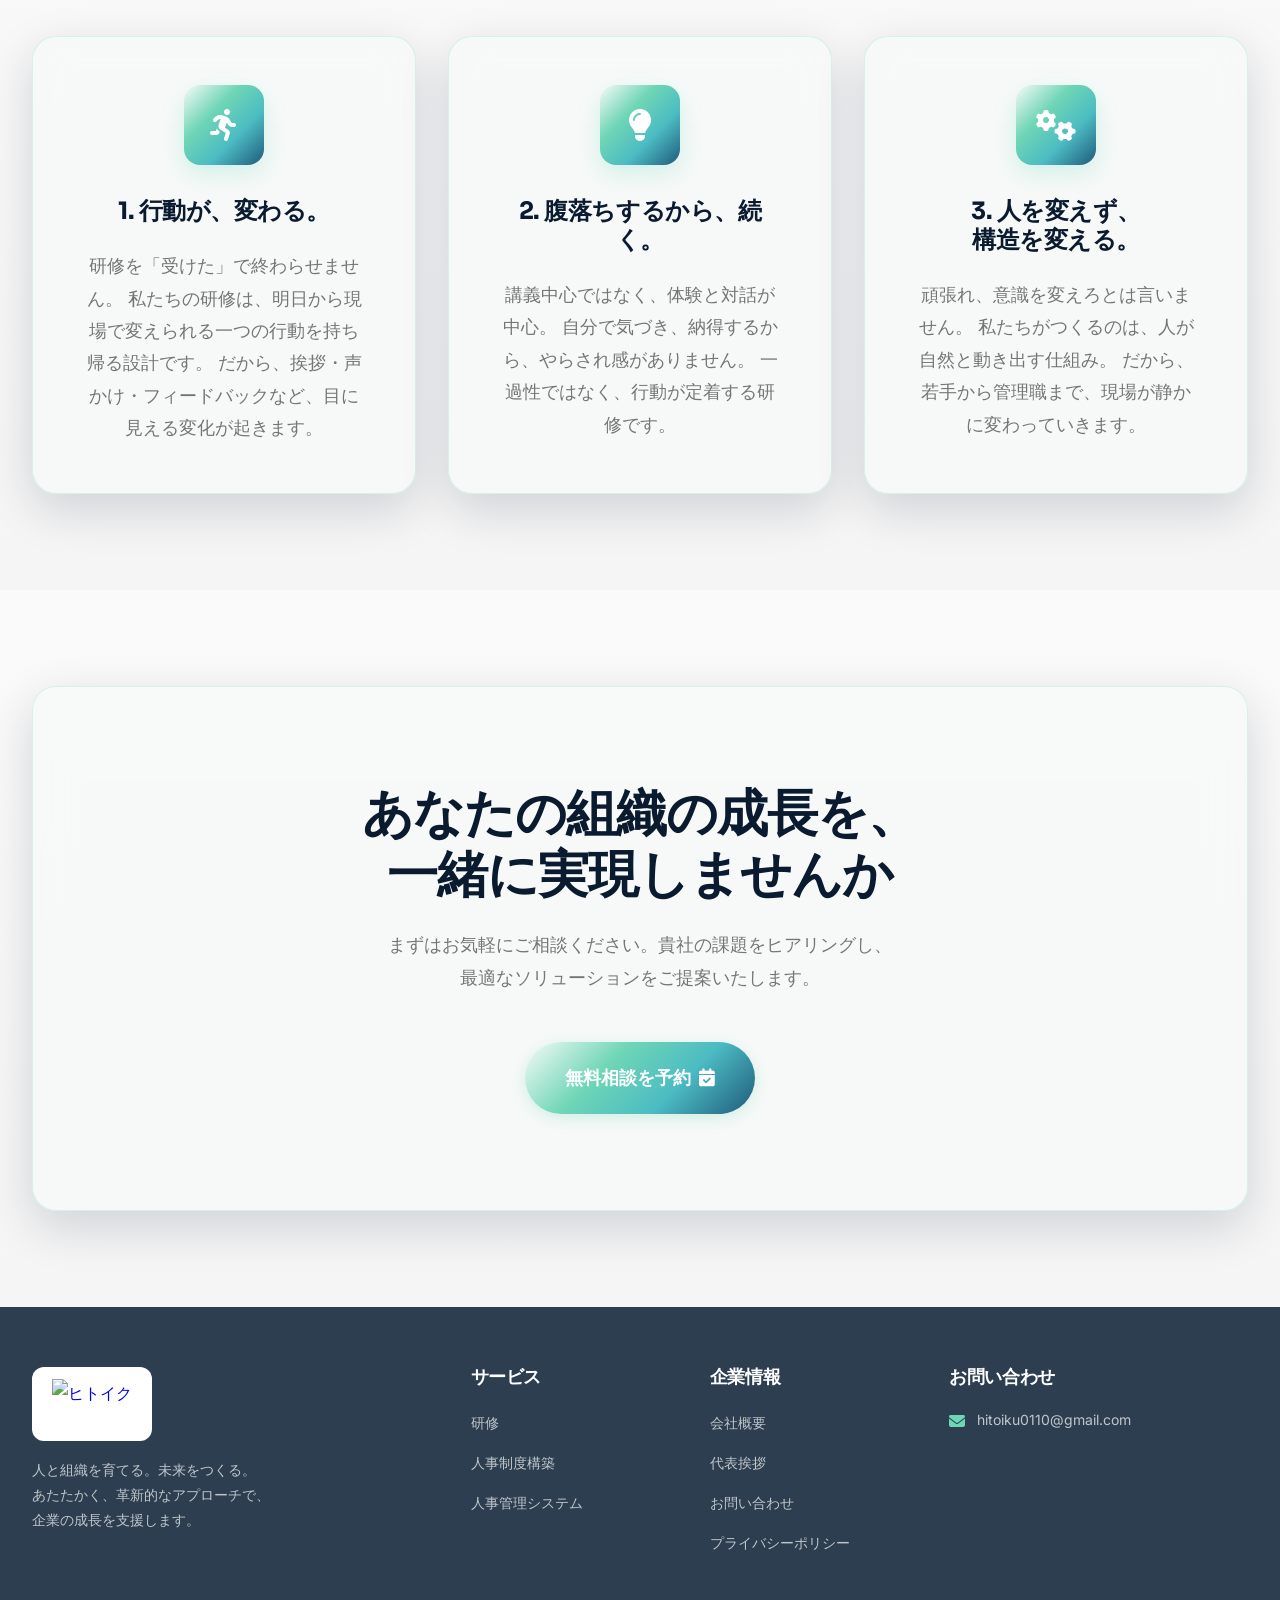
==== commit 18494908: "Add files via upload" ====
--- a/index.html
+++ b/index.html
@@ -608,6 +608,7 @@
   .pie-charts { grid-template-columns: 1fr; gap: 2.5rem; }
   .pie-chart__wrapper { width: 200px; height: 200px; }
   .vm-grid { grid-template-columns: 1fr; }
+  .vm-card__subtitle { font-size: 1.15rem; line-height: 1.6; } /* SP用：自然な改行で読みやすく */
   .cta__content { padding: var(--space-xl); }
   .satisfaction-section { padding: var(--space-lg); }
 }
@@ -668,11 +669,7 @@
   <div class="container hero__container">
     <div class="hero__content">
 
-      <!-- バッジ -->
-      <div class="hero__badge">
-        <span class="hero__badge-dot"></span>
-        UPDATE HUMAN
-      </div>
+      <!-- バッジ非表示 -->
 
       <!-- メインコピー：行ごとにマスクからスライドアップ -->
       <h1 class="hero__title">
@@ -731,7 +728,7 @@
       <div class="vm-card glass-card reveal">
         <div class="vm-card__icon"><i class="fas fa-eye"></i></div>
         <h3 class="vm-card__title">VISION</h3>
-        <h4 class="vm-card__subtitle">人の可能性が、動き出す瞬間を。</h4>
+        <h4 class="vm-card__subtitle">人の可能性が、<br class="br-sp">動き出す瞬間を。</h4>
         <p class="vm-card__text">人が変わるのは、誰かに言われたときではありません。自分の中で「気づき」「納得し」「やってみよう」と思えた瞬間です。</p>
         <p class="vm-card__description">私たちは、教えることや正解を与えることよりも、人が自ら一歩を踏み出してしまう"瞬間"をつくることにこだわります。静かな問い、体験、環境の変化。その積み重ねの先に、人の可能性は自然と動き出すと、私たちは信じています。</p>
       </div>
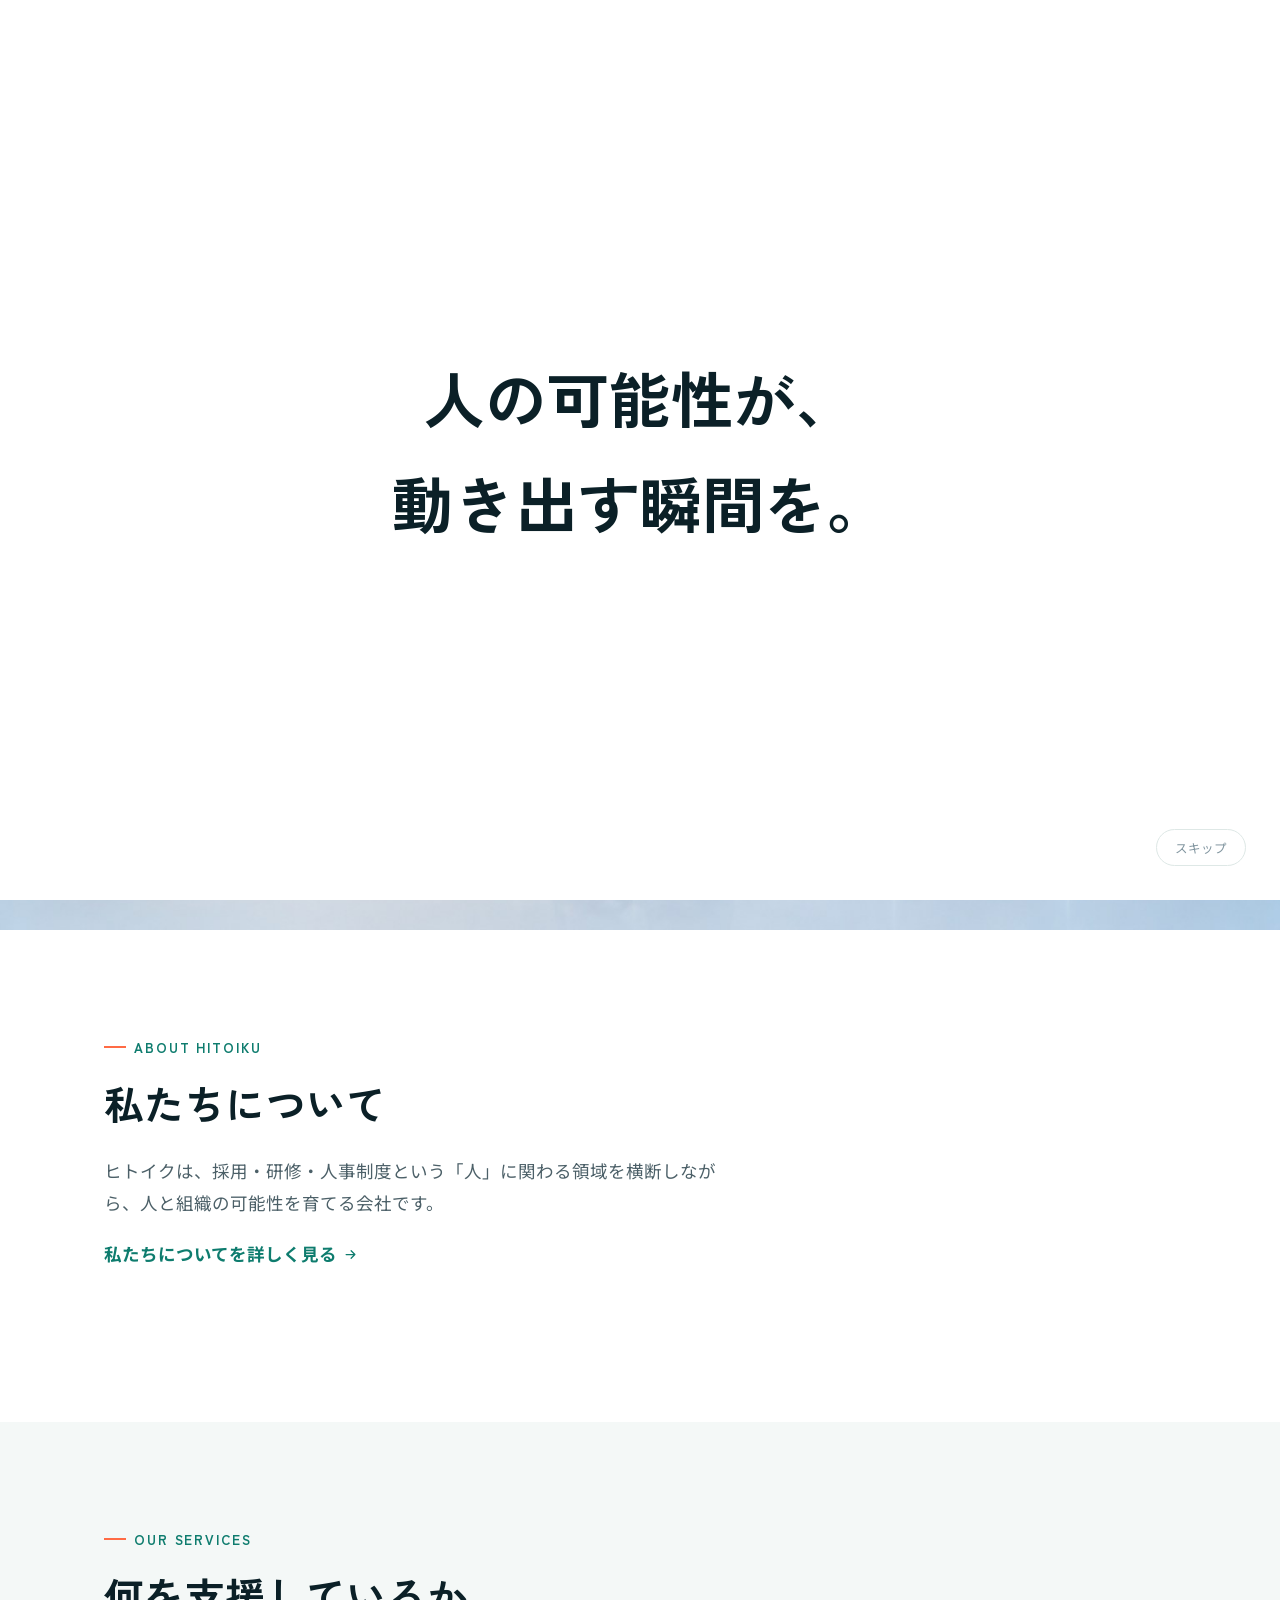
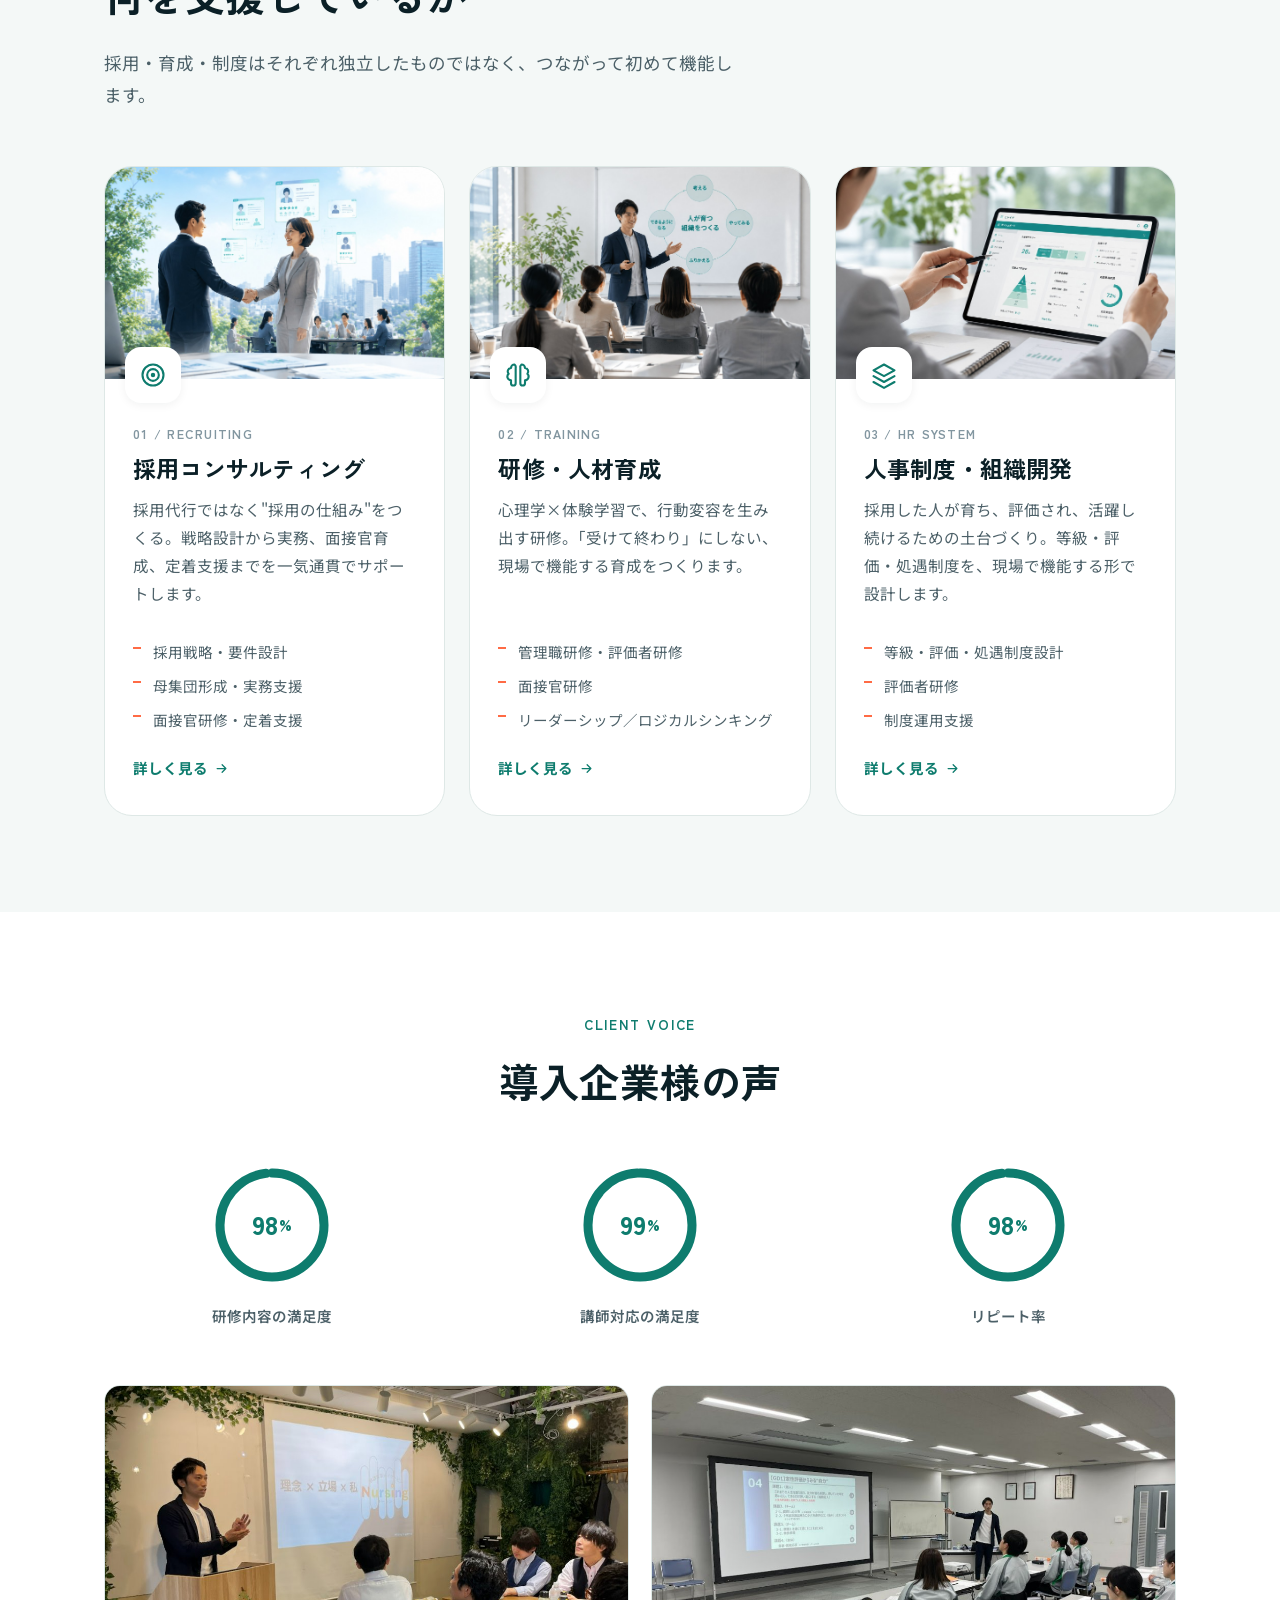
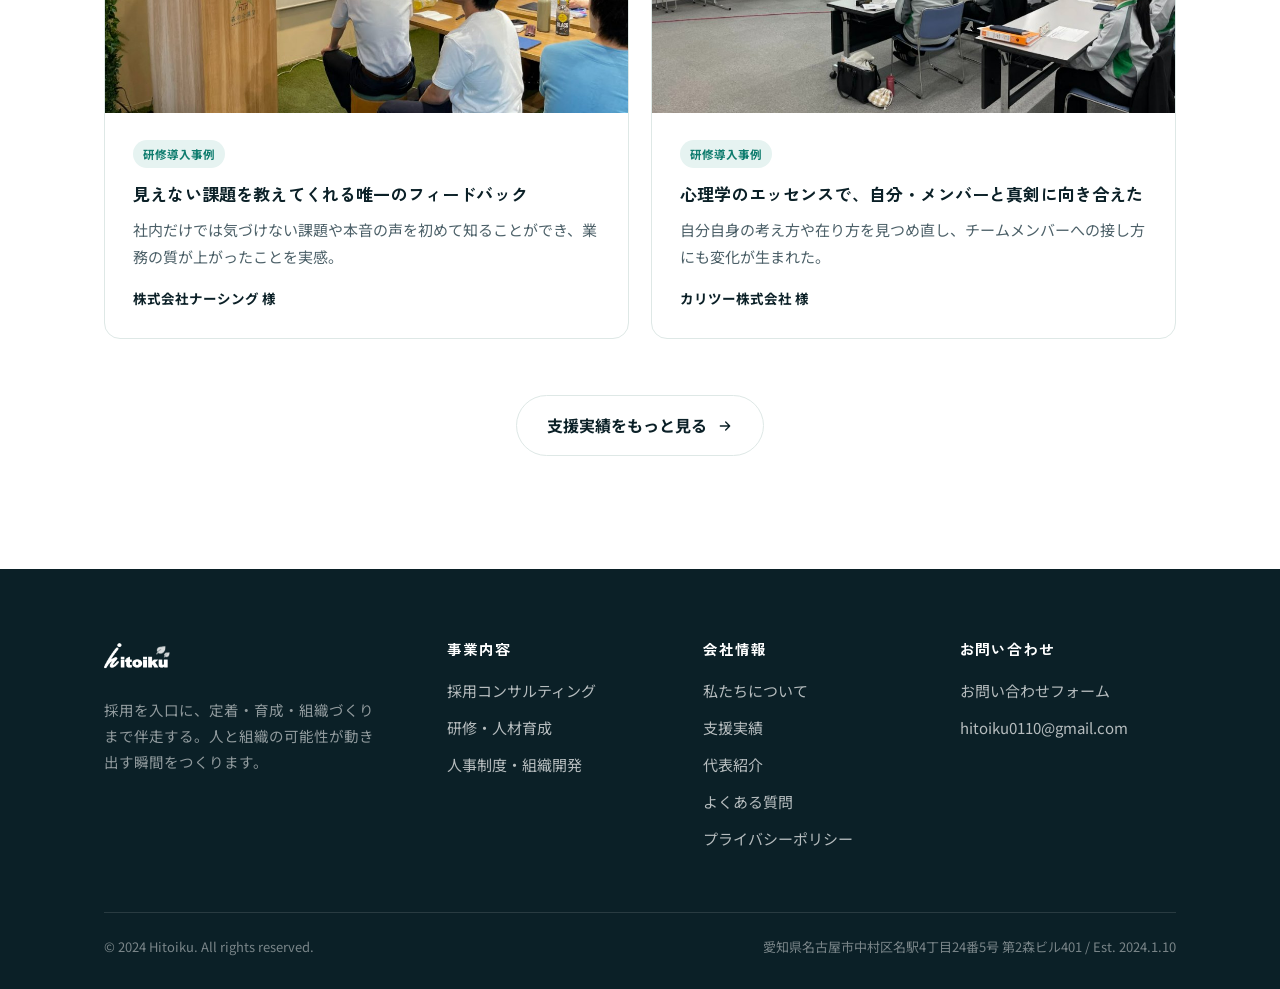
==== commit 1f33e4ad: "サイト一式（最新版）" ====
--- a/index.html
+++ b/index.html
@@ -1,1197 +1,264 @@
-<!DOCTYPE html>
+<!doctype html>
 <html lang="ja">
 <head>
-  <meta charset="UTF-8">
-  <meta name="viewport" content="width=device-width, initial-scale=1.0">
-  <title>ヒトイク - UPDATE HUMAN | 人の可能性が、動き出す瞬間を。</title>
-  <meta name="description" content="ヒトイクは、研修・人事制度構築・人事管理システムを通じて、企業の成長を支援します。人の可能性が、動き出す瞬間を創造する人事支援サービス。">
-  <link rel="preconnect" href="https://fonts.googleapis.com">
-  <link rel="preconnect" href="https://fonts.gstatic.com" crossorigin>
-  <link href="https://fonts.googleapis.com/css2?family=Inter:wght@300;400;500;600;700;800;900&family=Sora:wght@400;600;700;800&display=swap" rel="stylesheet">
-  <link rel="stylesheet" href="https://cdn.jsdelivr.net/npm/@fortawesome/fontawesome-free@6.4.0/css/all.min.css">
-<style>
-/* ===== デザインシステム ===== */
-:root {
-  --color-mist-white: #F7FAF9;
-  --color-fresh-green: #6FD6B5;
-  --color-calm-cyan: #4CBCC3;
-  --color-deep-blue: #1F5A7A;
-  --color-deep-navy: #0A1A2F;
-  --color-soft-amber: #F4A261;
-  --primary-gradient: linear-gradient(135deg, #F7FAF9 0%, #6FD6B5 35%, #4CBCC3 65%, #1F5A7A 100%);
-  --primary: #6FD6B5;
-  --primary-light: #8FE4CC;
-  --primary-dark: #4CBCC3;
-  --neutral-50: #FAFAFA;
-  --neutral-100: #F5F5F5;
-  --neutral-200: #EEEEEE;
-  --neutral-300: #E0E0E0;
-  --neutral-600: #757575;
-  --neutral-700: #616161;
-  --neutral-800: #424242;
-  --neutral-900: #0A1A2F;
-  --glass-bg: rgba(247, 250, 249, 0.75);
-  --glass-border: rgba(111, 214, 181, 0.25);
-  --glass-shadow: 0 8px 32px 0 rgba(10, 26, 47, 0.15);
-  --shadow-sm: 0 4px 12px rgba(10, 26, 47, 0.08);
-  --shadow-md: 0 8px 24px rgba(10, 26, 47, 0.12);
-  --shadow-lg: 0 16px 48px rgba(10, 26, 47, 0.16);
-  --shadow-xl: 0 24px 64px rgba(10, 26, 47, 0.20);
-  --font-display: 'Sora', 'Noto Sans JP', sans-serif;
-  --font-body: 'Inter', 'Noto Sans JP', sans-serif;
-  --radius-sm: 8px;
-  --radius-md: 12px;
-  --radius-lg: 16px;
-  --radius-xl: 24px;
-  --radius-full: 9999px;
-  --transition-fast: 0.15s cubic-bezier(0.4, 0, 0.2, 1);
-  --transition-base: 0.3s cubic-bezier(0.4, 0, 0.2, 1);
-  --transition-slow: 0.5s cubic-bezier(0.4, 0, 0.2, 1);
-  --transition-smooth: 0.7s cubic-bezier(0.25, 0.46, 0.45, 0.94);
-  --space-xs: 0.5rem;
-  --space-sm: 1rem;
-  --space-md: 1.5rem;
-  --space-lg: 2rem;
-  --space-xl: 3rem;
-  --space-2xl: 4rem;
-  --space-3xl: 6rem;
-}
-
-*, *::before, *::after { margin: 0; padding: 0; box-sizing: border-box; }
-
-html { scroll-behavior: smooth; font-size: 16px; -webkit-font-smoothing: antialiased; }
-
-body {
-  font-family: var(--font-body);
-  font-size: 1rem;
-  line-height: 1.75;
-  color: var(--neutral-800);
-  background: var(--neutral-50);
-  overflow-x: hidden;
-}
-
-h1,h2,h3,h4,h5,h6 {
-  font-family: var(--font-display);
-  font-weight: 700;
-  line-height: 1.2;
-  letter-spacing: -0.02em;
-  color: var(--neutral-900);
-}
-h1 { font-size: clamp(2.5rem, 5vw, 4.5rem); font-weight: 800; }
-h2 { font-size: clamp(2rem, 4vw, 3.5rem); }
-h3 { font-size: clamp(1.5rem, 3vw, 2.5rem); }
-h4 { font-size: clamp(1.25rem, 2.5vw, 2rem); }
-p { font-size: clamp(1rem, 1.5vw, 1.125rem); line-height: 1.8; }
-
-.text-gradient {
-  background: var(--primary-gradient);
-  -webkit-background-clip: text;
-  -webkit-text-fill-color: transparent;
-  background-clip: text;
-}
-
-.container { max-width: 1320px; margin: 0 auto; padding: 0 var(--space-lg); }
-.section { padding: var(--space-3xl) 0; position: relative; }
-.section-hero { min-height: 100vh; display: flex; align-items: center; position: relative; overflow: hidden; }
-
-.glass-card {
-  background: var(--glass-bg);
-  backdrop-filter: blur(20px) saturate(180%);
-  -webkit-backdrop-filter: blur(20px) saturate(180%);
-  border: 1px solid var(--glass-border);
-  border-radius: var(--radius-xl);
-  box-shadow: var(--shadow-lg);
-  transition: all var(--transition-base);
-}
-.glass-card:hover { transform: translateY(-8px); box-shadow: var(--shadow-xl); }
-
-/* ===== ボタン ===== */
-.btn {
-  display: inline-flex; align-items: center; justify-content: center;
-  gap: var(--space-xs); padding: 1rem 2rem;
-  font-family: var(--font-body); font-size: 1rem; font-weight: 600;
-  text-decoration: none; border: none; border-radius: var(--radius-full);
-  cursor: pointer; transition: all var(--transition-base);
-  position: relative; overflow: hidden;
-}
-.btn::before {
-  content: ''; position: absolute; top: 50%; left: 50%;
-  width: 0; height: 0; border-radius: 50%;
-  background: rgba(255,255,255,0.3);
-  transform: translate(-50%,-50%); transition: width 0.6s, height 0.6s;
-}
-.btn:hover::before { width: 300px; height: 300px; }
-.btn-primary {
-  background: var(--primary-gradient); color: white;
-  box-shadow: 0 4px 16px rgba(111,214,181,0.3);
-}
-.btn-primary:hover { transform: translateY(-2px); box-shadow: 0 8px 24px rgba(111,214,181,0.4); }
-.btn-ghost {
-  background: transparent; color: var(--primary);
-  border: 2px solid var(--primary);
-}
-.btn-ghost:hover { background: var(--primary); color: white; }
-.btn-large { padding: 1.25rem 2.5rem; font-size: 1.125rem; }
-
-/* ===== アニメーション ===== */
-@keyframes fadeInUp { from { opacity:0; transform:translateY(30px); } to { opacity:1; transform:translateY(0); } }
-@keyframes float { 0%,100% { transform:translateY(0); } 50% { transform:translateY(-20px); } }
-@keyframes pulse { 0%,100% { transform:scale(1); opacity:1; } 50% { transform:scale(1.05); opacity:0.9; } }
-@keyframes pulse-soft { 0%,100% { opacity:1; transform:scale(1); } 50% { opacity:0.7; transform:scale(1.15); } }
-@keyframes ripple { from { transform:scale(0); opacity:1; } to { transform:scale(4); opacity:0; } }
-
-.animate-fadeInUp { animation: fadeInUp 0.7s ease-out; }
-.delay-100 { animation-delay: 0.1s; }
-.delay-200 { animation-delay: 0.2s; }
-.delay-300 { animation-delay: 0.3s; }
-
-.reveal { opacity: 0; transform: translateY(30px); transition: all var(--transition-smooth); }
-.reveal.active { opacity: 1; transform: translateY(0); }
-
-/* ===== ナビゲーション ===== */
-.nav {
-  position: fixed; top: 0; left: 0; width: 100%; z-index: 1000;
-  background: transparent; transition: all var(--transition-base);
-}
-.nav.scrolled {
-  background: var(--glass-bg);
-  backdrop-filter: blur(20px) saturate(180%);
-  box-shadow: var(--shadow-sm);
-}
-.nav__wrapper {
-  display: flex; align-items: center; justify-content: space-between;
-  padding: 1rem 0; height: 80px;
-}
-.nav__logo {
-  background: rgba(255,255,255,0.95);
-  padding: 0.5rem 1rem; border-radius: 50px;
-  backdrop-filter: blur(10px);
-  box-shadow: 0 2px 12px rgba(0,0,0,0.1);
-  position: relative; z-index: 1001;
-  display: flex; align-items: center;
-  text-decoration: none; height: fit-content;
-}
-.nav__logo-img { height: 50px; width: auto; transition: transform var(--transition-base); }
-.nav__logo-img:hover { transform: scale(1.05); }
-.nav__list { display: flex; align-items: center; gap: var(--space-lg); list-style: none; }
-.nav__link {
-  text-decoration: none; color: white; font-weight: 500; font-size: 0.9375rem;
-  transition: all var(--transition-fast); position: relative;
-}
-.nav.scrolled .nav__link { color: var(--neutral-900); }
-.nav__link::after {
-  content: ''; position: absolute; bottom: -4px; left: 0;
-  width: 0; height: 2px; background: var(--primary-gradient);
-  transition: width var(--transition-base);
-}
-.nav__link:hover::after, .nav__link.active::after { width: 100%; }
-.nav__link--cta {
-  background: var(--primary-gradient); color: white !important;
-  padding: 0.6rem 1.4rem; border-radius: var(--radius-full);
-  font-weight: 600; box-shadow: 0 4px 12px rgba(111,214,181,0.3);
-}
-.nav__link--cta::after { display: none; }
-.nav__toggle { display: none; flex-direction: column; gap: 5px; background: none; border: none; cursor: pointer; }
-.nav__toggle span { width: 25px; height: 2px; background: white; transition: all var(--transition-base); }
-.nav.scrolled .nav__toggle span { background: var(--neutral-900); }
-.nav__menu { display: block; }
-
-/* ===== ヒーロー（シネマティック・ビデオ背景） ===== */
-.hero {
-  position: relative; overflow: hidden;
-  min-height: 100vh;
-  display: flex; align-items: center;
-  background: #050e1a;
-}
-.hero__background { position: absolute; inset: 0; }
-
-/* ビデオ本体 */
-.hero__video {
-  position: absolute; top: 50%; left: 50%;
-  min-width: 100%; min-height: 100%;
-  width: auto; height: auto;
-  transform: translate(-50%, -50%);
-  object-fit: cover; z-index: 0;
-}
-
-/* ビデオなし時のフォールバック */
-.hero__video-fallback {
-  position: absolute; inset: 0; z-index: 0;
-  background:
-    radial-gradient(ellipse 80% 60% at 65% 40%, rgba(31,90,122,0.6) 0%, transparent 70%),
-    radial-gradient(ellipse 50% 80% at 15% 80%, rgba(76,188,195,0.2) 0%, transparent 60%),
-    linear-gradient(160deg, #050e1a 0%, #0d2035 50%, #071520 100%);
-}
-
-/* グリッド装飾ライン */
-.hero__grid {
-  position: absolute; inset: 0; z-index: 1; pointer-events: none;
-  background-image:
-    linear-gradient(rgba(111,214,181,0.04) 1px, transparent 1px),
-    linear-gradient(90deg, rgba(111,214,181,0.04) 1px, transparent 1px);
-  background-size: 80px 80px;
-  -webkit-mask-image: radial-gradient(ellipse 80% 80% at 50% 50%, black 30%, transparent 100%);
-  mask-image: radial-gradient(ellipse 80% 80% at 50% 50%, black 30%, transparent 100%);
-}
-
-/* メインオーバーレイ */
-.hero__overlay {
-  position: absolute; inset: 0; z-index: 2;
-  background: linear-gradient(160deg,
-    rgba(5,14,26,0.88) 0%,
-    rgba(10,26,47,0.72) 45%,
-    rgba(5,14,26,0.85) 100%);
-}
-.hero__overlay::after {
-  content: '';
-  position: absolute; bottom: 0; left: 0; right: 0; height: 220px;
-  background: linear-gradient(to top, var(--neutral-50) 0%, transparent 100%);
-}
-
-/* 左サイドアクセントライン */
-.hero__sideline {
-  position: absolute; left: 5vw; top: 20%; bottom: 20%;
-  width: 1px; z-index: 3;
-  background: linear-gradient(to bottom, transparent 0%, rgba(111,214,181,0.5) 30%, rgba(76,188,195,0.5) 70%, transparent 100%);
-  transform: scaleY(0); transform-origin: top;
-  animation: sidelineGrow 1.2s 0.3s cubic-bezier(0.4,0,0.2,1) forwards;
-}
-@keyframes sidelineGrow { to { transform: scaleY(1); } }
-
-/* 粒子 */
-.hero__particles { position: absolute; inset: 0; z-index: 1; overflow: hidden; pointer-events: none; }
-.hero__particle {
-  position: absolute; border-radius: 50%;
-  background: rgba(111,214,181,0.22);
-  animation: particleFloat linear infinite;
-}
-@keyframes particleFloat {
-  0%   { transform: translateY(100vh) scale(0); opacity: 0; }
-  10%  { opacity: 0.8; }
-  90%  { opacity: 0.2; }
-  100% { transform: translateY(-10vh) scale(1.2); opacity: 0; }
-}
-
-/* コンテンツ */
-.hero__container { position: relative; z-index: 4; width: 100%; }
-.hero__content { max-width: 900px; color: white; padding-left: 1rem; }
-
-/* ===== シネマティックテキストアニメーション ===== */
-@keyframes lineReveal {
-  from { transform: translateY(110%); opacity: 0; }
-  to   { transform: translateY(0);    opacity: 1; }
-}
-@keyframes fadeInUp {
-  from { transform: translateY(24px); opacity: 0; }
-  to   { transform: translateY(0);    opacity: 1; }
-}
-
-/* バッジ */
-.hero__badge {
-  display: inline-flex; align-items: center; gap: 0.5rem;
-  background: rgba(111,214,181,0.12);
-  border: 1px solid rgba(111,214,181,0.35);
-  backdrop-filter: blur(12px);
-  border-radius: var(--radius-full);
-  padding: 0.4rem 1.2rem;
-  font-size: 0.75rem; font-weight: 700; letter-spacing: 0.14em;
-  color: #6FD6B5; text-transform: uppercase;
-  margin-bottom: 2rem;
-  opacity: 0;
-  animation: fadeInUp 0.7s 0.4s cubic-bezier(0.4,0,0.2,1) forwards;
-}
-.hero__badge-dot {
-  width: 6px; height: 6px; border-radius: 50%;
-  background: #6FD6B5;
-  animation: pulse-soft 2s ease-in-out infinite;
-}
-
-/* タイトル全体 */
-.hero__title {
-  margin-bottom: 0;
-  font-size: clamp(2.6rem, 5.5vw, 5.2rem);
-  font-weight: 800;
-  line-height: 1.2;
-  letter-spacing: -0.03em;
-  color: white;
-}
-
-/* 行マスク：overflow:hidden でスライドアップのクリップ領域 */
-.hero__line-wrap {
-  display: block;
-  overflow: hidden;
-  padding-bottom: 0.15em;
-}
-/* 2行目はclip-pathを使うのでoverflowはvisibleに */
-.hero__line-wrap--clip {
-  display: block;
-  overflow: visible;
-  padding-bottom: 0.15em;
-}
-
-/* ===== キーフレーム ===== */
-@keyframes lineSlideUp {
-  from { transform: translateY(115%); opacity: 0; }
-  to   { transform: translateY(0);    opacity: 1; }
-}
-
-/* 1行目「人が変われば、」— delay 1.2s */
-.hero__title-line1 {
-  display: block;
-  color: #ffffff;
-  text-shadow: 0 3px 28px rgba(0,0,0,0.7);
-  opacity: 0;
-  animation: lineSlideUp 1.2s 1.2s cubic-bezier(0.16,1,0.3,1) forwards;
-}
-
-/* 2行目「組織は変わる。」— グラデーション文字は廃止、白+緑グローで確実に表示 */
-.hero__title-line2 {
-  display: block;
-  color: #ffffff;
-  text-shadow:
-    0 0 30px rgba(111,214,181,0.9),
-    0 0 60px rgba(76,188,195,0.6),
-    0 2px 20px rgba(0,0,0,0.8);
-  clip-path: inset(0 0 110% 0);
-  transform: translateY(30px);
-  animation: line2Reveal 1.2s 2.2s cubic-bezier(0.16,1,0.3,1) forwards;
-}
-@keyframes line2Reveal {
-  from { clip-path: inset(0 0 110% 0); transform: translateY(30px); }
-  to   { clip-path: inset(0 0 -20% 0); transform: translateY(0); }
-}
-
-/* 2行目アンダーライン — delay 3.6s */
-.hero__title-line2-inner { position: relative; display: inline-block; }
-.hero__title-line2-inner::after {
-  content: '';
-  position: absolute; left: 0; bottom: -6px;
-  width: 100%; height: 3px;
-  background: linear-gradient(90deg, #7ee8c8 0%, #4CBCC3 100%);
-  border-radius: 2px;
-  transform: scaleX(0); transform-origin: left;
-  animation: scaleXIn 1.0s 3.6s cubic-bezier(0.4,0,0.2,1) forwards;
-  box-shadow: 0 0 12px rgba(111,214,181,0.5);
-}
-@keyframes scaleXIn { to { transform: scaleX(1); } }
-
-/* ディバイダー — delay 3.2s */
-.hero__divider {
-  width: 0; height: 1px;
-  background: linear-gradient(to right, rgba(111,214,181,0.7), transparent);
-  margin: 2.4rem 0 1.8rem;
-  animation: dividerGrow 1.0s 3.2s cubic-bezier(0.4,0,0.2,1) forwards;
-}
-@keyframes dividerGrow { to { width: 130px; } }
-
-/* サブコピー — 3.5s / 4.0s */
-.hero__sub-line { overflow: hidden; display: block; }
-.hero__sub-line span {
-  display: block;
-  opacity: 0;
-  animation: lineSlideUp 1.0s cubic-bezier(0.16,1,0.3,1) forwards;
-}
-.hero__sub-line:nth-child(1) span { animation-delay: 3.5s; }
-.hero__sub-line:nth-child(2) span { animation-delay: 4.0s; }
-
-.hero__description {
-  font-size: clamp(0.95rem, 1.5vw, 1.1rem); line-height: 2.1;
-  color: rgba(255,255,255,0.78); max-width: 620px;
-  margin-bottom: var(--space-xl);
-  font-weight: 300; letter-spacing: 0.02em;
-}
-
-/* ボタン — delay 4.6s */
-.hero__actions {
-  display: flex; gap: var(--space-md); flex-wrap: wrap;
-  margin-bottom: var(--space-2xl);
-  opacity: 0;
-  animation: fadeInUp 1.0s 4.6s cubic-bezier(0.4,0,0.2,1) forwards;
-}
-
-/* スクロールインジケーター（5s後） */
-.hero__scroll-hint {
-  position: absolute; bottom: 2.5rem; left: 50%;
-  transform: translateX(-50%);
-  display: flex; flex-direction: column; align-items: center; gap: 0.6rem;
-  color: rgba(255,255,255,0.4); font-size: 0.65rem; letter-spacing: 0.18em;
-  text-transform: uppercase; z-index: 4;
-  opacity: 0;
-  animation: fadeInUp 1s 5s ease forwards;
-}
-.hero__scroll-line {
-  width: 1px; height: 52px;
-  background: linear-gradient(to bottom, rgba(111,214,181,0.7), transparent);
-  animation: scrollPulse 2.5s 5.5s ease-in-out infinite;
-}
-@keyframes scrollPulse {
-  0%,100% { opacity: 1; transform: scaleY(1); }
-  50%      { opacity: 0.3; transform: scaleY(0.5) translateY(10px); }
-}
-
-@media (max-width: 768px) {
-  .hero__content { margin-top: 100px; }
-  .hero__title   { font-size: clamp(2rem, 8vw, 3rem); }
-  .hero__sideline { display: none; }
-  .hero__actions { flex-direction: column; }
-  .hero__actions .btn { width: 100%; justify-content: center; }
-  .hero__scroll-hint { display: none; }
-}
-
-/* ===== セクションヘッダー ===== */
-.section__header { text-align: center; margin-bottom: var(--space-3xl); }
-.section__label {
-  display: inline-block; padding: var(--space-xs) var(--space-md);
-  background: linear-gradient(135deg, rgba(111,214,181,0.1) 0%, rgba(111,214,181,0.05) 100%);
-  border-radius: var(--radius-full); font-size: 0.875rem; font-weight: 700;
-  color: var(--primary); letter-spacing: 0.05em; text-transform: uppercase;
-  margin-bottom: var(--space-md);
-}
-.section__title { margin-bottom: var(--space-md); }
-.section__description { font-size: 1.125rem; color: var(--neutral-600); }
-
-/* ===== ビジョン・ミッション ===== */
-.vm-grid { display: grid; grid-template-columns: 1fr; gap: var(--space-2xl); max-width: 800px; margin: 0 auto; }
-.vm-card { padding: var(--space-2xl); text-align: center; border-radius: var(--radius-lg); }
-.vm-card__icon {
-  width: 80px; height: 80px; margin: 0 auto var(--space-lg);
-  display: flex; align-items: center; justify-content: center;
-  background: var(--primary-gradient); border-radius: 50%;
-  font-size: 2rem; color: white;
-}
-.vm-card__title { font-size: 1.75rem; font-weight: 800; color: var(--primary); margin-bottom: var(--space-sm); letter-spacing: 0.05em; }
-.vm-card__subtitle { font-size: 1.25rem; font-weight: 600; color: var(--neutral-800); margin-bottom: var(--space-lg); }
-.vm-card__text { font-size: clamp(0.95rem, 2vw, 1.125rem); line-height: 1.9; color: var(--neutral-700); margin-bottom: var(--space-md); font-weight: 500; }
-.vm-card__description { font-size: clamp(0.875rem, 1.8vw, 0.9375rem); line-height: 1.85; color: var(--neutral-600); }
-
-/* ===== サービスカード ===== */
-.services__grid { display: grid; grid-template-columns: repeat(3,1fr); gap: var(--space-xl); }
-.service-card {
-  background: white; border-radius: var(--radius-xl); overflow: hidden;
-  box-shadow: var(--shadow-md); transition: all var(--transition-base); position: relative;
-}
-.service-card:hover { transform: translateY(-8px); box-shadow: var(--shadow-xl); }
-.service-card__image { position: relative; height: 240px; overflow: hidden; }
-.service-card__image img { width: 100%; height: 100%; object-fit: cover; transition: transform var(--transition-slow); }
-.service-card:hover .service-card__image img { transform: scale(1.1); }
-.service-card__badge {
-  position: absolute; top: var(--space-md); left: var(--space-md);
-  width: 50px; height: 50px; background: var(--glass-bg);
-  backdrop-filter: blur(20px); border-radius: var(--radius-md);
-  display: flex; align-items: center; justify-content: center;
-  font-family: var(--font-display); font-size: 1.25rem; font-weight: 800; color: var(--primary);
-}
-.service-card__content { padding: var(--space-xl); }
-.service-card__title { font-size: 1.5rem; margin-bottom: var(--space-md); }
-.service-card__description { color: var(--neutral-600); margin-bottom: var(--space-lg); line-height: 1.8; }
-.service-card__features { list-style: none; margin-bottom: var(--space-lg); }
-.service-card__features li { display: flex; align-items: center; gap: var(--space-sm); padding: var(--space-xs) 0; color: var(--neutral-700); }
-.service-card__features i { color: var(--primary); font-size: 0.875rem; }
-.service-card__link { display: inline-flex; align-items: center; gap: var(--space-xs); color: var(--primary); font-weight: 600; text-decoration: none; transition: gap var(--transition-base); }
-.service-card__link:hover { gap: var(--space-sm); }
-
-/* ===== 円グラフ ===== */
-.testimonials { background: linear-gradient(180deg, var(--neutral-50) 0%, var(--neutral-100) 100%); }
-.satisfaction-section { margin-bottom: var(--space-3xl); background: white; padding: var(--space-2xl); border-radius: var(--radius-xl); box-shadow: var(--shadow-md); }
-.satisfaction-section__title { font-size: 2rem; font-weight: 700; text-align: center; color: var(--neutral-900); margin-bottom: var(--space-2xl); }
-.pie-charts { display: grid; grid-template-columns: repeat(3,1fr); gap: 2rem; max-width: 1200px; margin: 0 auto; }
-.pie-chart { text-align: center; }
-.pie-chart__header h4 { font-size: 1.25rem; font-weight: 600; color: var(--neutral-900); margin-bottom: 2rem; }
-.pie-chart__wrapper { position: relative; width: 220px; height: 220px; margin: 0 auto 1.5rem; }
-.pie-chart__canvas { width: 100%; height: 100%; }
-.pie-chart__center { position: absolute; top: 50%; left: 50%; transform: translate(-50%,-50%); text-align: center; }
-.pie-chart__percentage {
-  font-size: 2.25rem; font-weight: 800;
-  background: var(--primary-gradient); -webkit-background-clip: text;
-  -webkit-text-fill-color: transparent; background-clip: text;
-  line-height: 1; margin-bottom: 0.25rem;
-}
-
-/* ===== お客様の声 ===== */
-.testimonials__grid { display: grid; grid-template-columns: repeat(2,1fr); gap: var(--space-xl); max-width: 1200px; margin: 0 auto; }
-.testimonial-card { padding: var(--space-xl); position: relative; transition: all var(--transition-base); }
-.testimonial-card:hover { transform: translateY(-8px); }
-.testimonial-card__image { width: 100%; height: 240px; overflow: hidden; border-radius: var(--radius-lg); margin-bottom: var(--space-lg); box-shadow: var(--shadow-sm); }
-.testimonial-card__image img { width: 100%; height: 100%; object-fit: cover; object-position: center; transition: transform var(--transition-base); }
-.testimonial-card:hover .testimonial-card__image img { transform: scale(1.05); }
-.testimonial-card__title { font-size: 1.25rem; font-weight: 700; color: var(--neutral-900); margin-bottom: var(--space-md); line-height: 1.4; }
-.testimonial-card__content { font-size: 0.9375rem; line-height: 1.8; color: var(--neutral-700); margin-bottom: var(--space-lg); }
-.testimonial-card__author { display: flex; align-items: center; gap: var(--space-md); padding-top: var(--space-md); border-top: 2px solid var(--neutral-200); }
-.testimonial-card__company { font-weight: 600; color: var(--primary); font-size: 1rem; }
-
-/* ===== 特徴カード ===== */
-.features__grid { position: relative; }
-.feature-card { padding: var(--space-xl); text-align: center; position: relative; }
-.feature-card__icon {
-  width: 80px; height: 80px; margin: 0 auto var(--space-lg);
-  background: var(--primary-gradient); border-radius: var(--radius-lg);
-  display: flex; align-items: center; justify-content: center;
-  font-size: 2rem; color: white; box-shadow: 0 8px 24px rgba(111,214,181,0.3);
-}
-.feature-card__title { font-size: 1.5rem; margin-bottom: var(--space-md); }
-.feature-card__description { color: var(--neutral-600); line-height: 1.8; }
-
-/* ===== CTA ===== */
-.cta__content { padding: var(--space-3xl); text-align: center; }
-.cta__title { margin-bottom: var(--space-md); }
-.cta__description { font-size: 1.125rem; color: var(--neutral-600); margin-bottom: var(--space-xl); }
-.cta__actions { display: flex; gap: var(--space-md); justify-content: center; flex-wrap: wrap; }
-
-/* ===== グリッド ===== */
-.grid { display: grid; gap: var(--space-lg); }
-.grid-3 { grid-template-columns: repeat(3,1fr); }
-
-/* ===== フッター ===== */
-.footer { background-color: #2C3E50; color: white; padding: 60px 0 30px; }
-.footer__content { display: grid; grid-template-columns: 2fr 1fr 1fr 1.5fr; gap: 40px; margin-bottom: 40px; }
-.footer__logo { text-decoration: none; display: inline-block; margin-bottom: 16px; background: white; padding: 12px 20px; border-radius: 12px; transition: var(--transition-base); }
-.footer__logo:hover { transform: translateY(-2px); box-shadow: 0 4px 12px rgba(111,214,181,0.3); }
-.footer__logo-img { height: 50px; width: auto; display: block; }
-.footer__description { font-size: 14px; line-height: 1.8; color: rgba(255,255,255,0.7); }
-.footer__title { font-size: 18px; font-weight: 600; margin-bottom: 20px; color: white; }
-.footer__list { list-style: none; }
-.footer__list li { margin-bottom: 12px; }
-.footer__list a { color: rgba(255,255,255,0.7); text-decoration: none; font-size: 14px; transition: color var(--transition-base); }
-.footer__list a:hover { color: var(--color-fresh-green); }
-.footer__contact { list-style: none; }
-.footer__contact li { display: flex; align-items: center; gap: 12px; margin-bottom: 16px; font-size: 14px; }
-.footer__contact i { color: var(--color-fresh-green); font-size: 16px; }
-.footer__contact a { color: rgba(255,255,255,0.7); text-decoration: none; transition: color var(--transition-base); }
-.footer__contact a:hover { color: var(--color-fresh-green); }
-.footer__bottom { border-top: 1px solid rgba(255,255,255,0.1); padding-top: 30px; text-align: center; }
-
-/* ===== スクロールバー ===== */
-::-webkit-scrollbar { width: 10px; }
-::-webkit-scrollbar-track { background: var(--neutral-100); }
-::-webkit-scrollbar-thumb { background: var(--primary); border-radius: var(--radius-full); }
-::-webkit-scrollbar-thumb:hover { background: var(--primary-dark); }
-::selection { background: var(--primary); color: white; }
-
-/* ===== SP改行制御 ===== */
-.br-sp { display: none; }
-
-/* ===== レスポンシブ ===== */
-@media (max-width: 1024px) {
-  .services__grid { grid-template-columns: 1fr; max-width: 600px; margin: 0 auto; gap: var(--space-xl); }
-  .service-card { display: flex; flex-direction: column; }
-  .service-card__image { height: 300px; }
-  .footer__content { grid-template-columns: repeat(2,1fr); gap: 30px; }
-  .footer__section--main { grid-column: 1 / -1; text-align: center; }
-  .footer__logo { margin-left: auto; margin-right: auto; }
-  .grid-3 { grid-template-columns: repeat(2,1fr); }
-  .testimonials__grid { grid-template-columns: 1fr; }
-  .pie-charts { grid-template-columns: repeat(3,1fr); gap: 1.5rem; }
-  .pie-chart__wrapper { width: 180px; height: 180px; }
-}
-@media (max-width: 768px) {
-  .br-sp { display: inline; }
-  :root { --space-3xl: 4rem; --space-2xl: 3rem; }
-  .nav { background: var(--glass-bg); backdrop-filter: blur(20px) saturate(180%); box-shadow: var(--shadow-sm); }
-  .nav-overlay { position: fixed; top: 0; left: 0; width: 100%; height: 100vh; background: rgba(10,26,47,0.6); backdrop-filter: blur(4px); opacity: 0; visibility: hidden; transition: all var(--transition-base); z-index: 998; pointer-events: none; }
-  .nav-overlay.active { opacity: 1; visibility: visible; pointer-events: auto; }
-  .nav__menu { position: fixed !important; top: 0 !important; right: -100% !important; width: 70% !important; max-width: 300px !important; height: 100vh !important; background: white !important; padding: 100px 30px 40px !important; box-shadow: var(--shadow-xl) !important; transition: right 0.3s ease-in-out !important; z-index: 999 !important; overflow-y: auto !important; }
-  .nav__menu.active { right: 0 !important; }
-  body.menu-open { overflow: hidden; position: fixed; width: 100%; }
-  .nav__list { flex-direction: column; align-items: flex-start; gap: 24px; }
-  .nav__link { color: var(--neutral-900); font-size: 1rem; }
-  .nav__toggle { display: flex; position: relative; z-index: 1001; }
-  .nav__toggle span { background: var(--neutral-900); }
-  .services__grid { grid-template-columns: 1fr; gap: var(--space-lg); max-width: 100%; }
-  .service-card__image { height: 250px; }
-  .hero__content { margin-top: 130px; padding-top: 5px; }
-  .hero__title { font-size: 2rem; }
-  .hero__actions { flex-direction: column; }
-  .hero__actions .btn { width: 100%; justify-content: center; }
-  .footer__content { grid-template-columns: 1fr; }
-  .grid-3 { grid-template-columns: 1fr; }
-  .testimonials__grid { grid-template-columns: 1fr; }
-  .pie-charts { grid-template-columns: 1fr; gap: 2.5rem; }
-  .pie-chart__wrapper { width: 200px; height: 200px; }
-  .vm-grid { grid-template-columns: 1fr; }
-  .vm-card__subtitle { font-size: 1.15rem; line-height: 1.6; } /* SP用：自然な改行で読みやすく */
-  .cta__content { padding: var(--space-xl); }
-  .satisfaction-section { padding: var(--space-lg); }
-}
-@media (max-width: 480px) {
-  .container { padding: 0 1.25rem; }
-  .nav__wrapper { height: 70px; padding: 0.75rem 0; }
-  .nav__logo { padding: 0.4rem 0.8rem; }
-  .nav__logo-img { height: 38px; }
-  .hero__content { margin-top: 100px !important; }
-  .hero__title { font-size: 1.75rem; line-height: 1.3; }
-  .hero__description { font-size: 1rem; }
-}
-</style>
+<meta charset="UTF-8">
+<meta name="viewport" content="width=device-width, initial-scale=1.0">
+<title>ヒトイク | 採用して終わらせない。人が定着し、育つ組織へ。 - UPDATE HUMAN</title>
+<meta name="description" content="ヒトイクは、採用を入口に定着・育成・組織づくりまで伴走する採用コンサルティング会社です。採用コンサルティング・研修・人事制度構築を通じて企業の成長を支援します。">
+<link rel="icon" href="data:image/svg+xml,<svg xmlns=%22http://www.w3.org/2000/svg%22 viewBox=%220 0 32 32%22><rect width=%2232%22 height=%2232%22 rx=%229%22 fill=%22%230E7C6E%22/><path d=%22M9 17l5 5 9-11%22 stroke=%22white%22 stroke-width=%223%22 fill=%22none%22 stroke-linecap=%22round%22 stroke-linejoin=%22round%22/></svg>">
+<link rel="preconnect" href="https://fonts.googleapis.com">
+<link rel="preconnect" href="https://fonts.gstatic.com" crossorigin>
+<link href="https://fonts.googleapis.com/css2?family=Zen+Kaku+Gothic+New:wght@500;700;900&family=Noto+Sans+JP:wght@400;500;700&display=swap" rel="stylesheet">
+<link rel="stylesheet" href="css/styles.css">
+<noscript><style>
+.reveal{opacity:1 !important; transform:none !important;}
+.story-visual{display:none;}
+.story-scroll{height:auto !important; padding:60px 0;}
+.story-panels{position:static !important;}
+.story-panel{height:auto !important; position:static !important; padding:26px 8vw !important; justify-content:flex-start !important; text-align:left !important;}
+.story-panel-inner{opacity:1 !important; transform:none !important; max-width:640px !important;}
+.story-tags{justify-content:flex-start !important;}
+.story-skip{display:none;}
+</style></noscript>
+<link rel="stylesheet" href="css/story.css">
 </head>
 <body>
-
-<!-- ナビゲーション -->
-<nav class="nav" id="nav">
-  <div class="container">
-    <div class="nav__wrapper">
-      <a href="index.html" class="nav__logo">
-        <img src="https://www.genspark.ai/api/files/s/SGOuXb6x" alt="ヒトイク" class="nav__logo-img">
-      </a>
-      <div class="nav__menu" id="navMenu">
-        <ul class="nav__list">
-          <li><a href="index.html" class="nav__link active">ホーム</a></li>
-          <li><a href="services.html" class="nav__link">サービス</a></li>
-          <li><a href="about.html" class="nav__link">会社概要</a></li>
-          <li><a href="message.html" class="nav__link">代表挨拶</a></li>
-          <li><a href="https://docs.google.com/forms/d/e/1FAIpQLSeZlL0OIho6RS2qT0XHRUkNSlb5WwN1jwob5Ap6ArMgbOg42g/viewform" target="_blank" class="nav__link nav__link--cta">お問い合わせ</a></li>
+<header class="site-header">
+  <div class="header-inner">
+    <a href="index.html" class="logo"><img src="images/logo.png" alt="ヒトイク" class="logo-img" onerror="this.style.display='none';this.nextElementSibling.style.display='flex';" loading="eager"><span class="logo-fallback" style="display:none;"><span class="mark"></span><span>ヒトイク<small>UPDATE HUMAN</small></span></span></a>
+    <nav class="main-nav">
+      <ul>
+        <li><a class="nav-link active" href="index.html">ホーム</a></li>
+        <li><a class="nav-link" href="about.html">私たちについて</a></li>
+        <li class="has-dropdown">
+          <a class="nav-link" href="recruiting.html">事業内容</a>
+          <ul class="dropdown">
+            <li><a href="recruiting.html">採用コンサルティング<span>採用の仕組みをつくる</span></a></li>
+            <li><a href="training.html">研修・人材育成<span>行動が変わる研修</span></a></li>
+            <li><a href="hr-system.html">人事制度・組織開発<span>定着と成長を支える制度</span></a></li>
+          </ul>
+        </li>
+        <li><a class="nav-link" href="works.html">支援実績</a></li>
+        <li><a class="nav-link" href="message.html">代表紹介</a></li>
+        <li><a class="nav-link" href="faq.html">よくある質問</a></li>
+        <li><a class="nav-link" href="contact.html">お問い合わせ</a></li>
+      </ul>
+    </nav>
+    <div class="header-cta">
+      <a href="contact.html" class="btn btn-primary btn-sm">無料相談を予約</a>
+      <button class="nav-toggle" aria-label="メニュー"><span></span></button>
+    </div>
+  </div>
+</header>
+
+
+
+<div class="intro-splash" id="introSplash">
+  <div class="intro-stage intro-logo-stage" id="introLogoStage">
+    <img src="images/logo.png" alt="ヒトイク" class="intro-logo-img"
+         onerror="this.style.display='none';this.nextElementSibling.style.display='flex';">
+    <div class="intro-logo-fallback" style="display:none;"><span class="mark"></span><span>ヒトイク</span></div>
+  </div>
+  <div class="intro-stage intro-tagline-stage" id="introTaglineStage">
+    <p class="intro-tagline"><span class="ch" style="transition-delay:0.000s">人</span><span class="ch" style="transition-delay:0.055s">の</span><span class="ch" style="transition-delay:0.110s">可</span><span class="ch" style="transition-delay:0.165s">能</span><span class="ch" style="transition-delay:0.220s">性</span><span class="ch" style="transition-delay:0.275s">が</span><span class="ch" style="transition-delay:0.330s">、</span><br><span class="ch" style="transition-delay:0.385s">動</span><span class="ch" style="transition-delay:0.440s">き</span><span class="ch" style="transition-delay:0.495s">出</span><span class="ch" style="transition-delay:0.550s">す</span><span class="ch" style="transition-delay:0.605s">瞬</span><span class="ch" style="transition-delay:0.660s">間</span><span class="ch" style="transition-delay:0.715s">を</span><span class="ch" style="transition-delay:0.770s">。</span></p>
+  </div>
+  <button class="intro-skip" id="introSkip" type="button">スキップ</button>
+</div>
+<script>
+(function () {
+  var splash = document.getElementById('introSplash');
+  if (!splash) return;
+  var logoStage = document.getElementById('introLogoStage');
+  var taglineStage = document.getElementById('introTaglineStage');
+  var skipBtn = document.getElementById('introSkip');
+  var done = false;
+  var timers = [];
+
+  function finish() {
+    if (done) return;
+    done = true;
+    timers.forEach(function (t) { clearTimeout(t); });
+    splash.classList.add('hidden');
+    document.body.style.overflow = '';
+  }
+
+  document.body.style.overflow = 'hidden';
+  timers.push(setTimeout(function () { logoStage.classList.add('show'); }, 100));
+  timers.push(setTimeout(function () { logoStage.classList.remove('show'); }, 3000));
+  timers.push(setTimeout(function () { taglineStage.classList.add('show'); }, 3700));
+  timers.push(setTimeout(function () { taglineStage.classList.remove('show'); }, 7000));
+  timers.push(setTimeout(finish, 8600));
+
+  splash.addEventListener('click', finish);
+  skipBtn.addEventListener('click', function (e) { e.stopPropagation(); finish(); });
+})();
+</script>
+
+<section class="static-hero">
+  <div class="static-hero-media">
+    <img src="images/hero.jpg" alt="人の可能性が、動き出す瞬間を。"
+         width="1536" height="1024">
+  </div>
+  <div class="static-hero-text">
+    <h1>人の可能性が、動き出す瞬間を。</h1>
+    <p>採用して終わりではない。人が定着し、成長し、活躍するところまで。<br>ヒトイクは、採用から定着・活躍までを支援する採用コンサルティング会社です。</p>
+  </div>
+</section>
+
+
+<section id="after-story">
+  <div class="container">
+    <div class="section-head reveal">
+      <span class="eyebrow">About Hitoiku</span>
+      <h2>私たちについて</h2>
+      <p>ヒトイクは、採用・研修・人事制度という「人」に関わる領域を横断しながら、人と組織の可能性を育てる会社です。</p>
+      <p style="margin-top:20px;"><a href="about.html" class="more" style="color:var(--brand);font-weight:700;display:inline-flex;align-items:center;gap:6px;">私たちについてを詳しく見る <svg viewBox="0 0 24 24" fill="none" stroke="currentColor" stroke-width="2" stroke-linecap="round" stroke-linejoin="round"><path d="M5 12h14M13 6l6 6-6 6"/></svg></a></p>
+    </div>
+  </div>
+</section>
+
+<section class="pain-band">
+  <div class="container">
+    <div class="section-head reveal">
+      <span class="eyebrow">Our Services</span>
+      <h2>何を支援しているか</h2>
+      <p>採用・育成・制度はそれぞれ独立したものではなく、つながって初めて機能します。</p>
+    </div>
+    <div class="service-grid">
+      <div class="service-card reveal">
+        <div class="service-card-photo">
+          <img src="images/service-recruiting.jpg" alt="採用コンサルティング" loading="lazy">
+          <div class="icon"><svg viewBox="0 0 24 24" fill="none" stroke="currentColor" stroke-width="1.8"><circle cx="12" cy="12" r="9"/><circle cx="12" cy="12" r="5"/><circle cx="12" cy="12" r="1"/></svg></div>
+        </div>
+        <div class="service-card-body">
+        <div class="tag">01 / RECRUITING</div>
+        <h3>採用コンサルティング</h3>
+        <p>採用代行ではなく"採用の仕組み"をつくる。戦略設計から実務、面接官育成、定着支援までを一気通貫でサポートします。</p>
+        <ul><li>採用戦略・要件設計</li><li>母集団形成・実務支援</li><li>面接官研修・定着支援</li></ul>
+        <a href="recruiting.html" class="more">詳しく見る <svg viewBox="0 0 24 24" fill="none" stroke="currentColor" stroke-width="2" stroke-linecap="round" stroke-linejoin="round"><path d="M5 12h14M13 6l6 6-6 6"/></svg></a>
+        </div>
+      </div>
+      <div class="service-card reveal">
+        <div class="service-card-photo">
+          <img src="images/service-training.jpg" alt="研修・人材育成" loading="lazy">
+          <div class="icon"><svg viewBox="0 0 24 24" fill="none" stroke="currentColor" stroke-width="1.8" stroke-linecap="round" stroke-linejoin="round"><path d="M9 3a3 3 0 0 0-3 3 3 3 0 0 0-2 5 3.2 3.2 0 0 0 2 5.6V19a2 2 0 0 0 4 0V6a3 3 0 0 0-1-3z"/><path d="M15 3a3 3 0 0 1 3 3 3 3 0 0 1 2 5 3.2 3.2 0 0 1-2 5.6V19a2 2 0 0 1-4 0V6a3 3 0 0 1 1-3z"/></svg></div>
+        </div>
+        <div class="service-card-body">
+        <div class="tag">02 / TRAINING</div>
+        <h3>研修・人材育成</h3>
+        <p>心理学×体験学習で、行動変容を生み出す研修。「受けて終わり」にしない、現場で機能する育成をつくります。</p>
+        <ul><li>管理職研修・評価者研修</li><li>面接官研修</li><li>リーダーシップ／ロジカルシンキング</li></ul>
+        <a href="training.html" class="more">詳しく見る <svg viewBox="0 0 24 24" fill="none" stroke="currentColor" stroke-width="2" stroke-linecap="round" stroke-linejoin="round"><path d="M5 12h14M13 6l6 6-6 6"/></svg></a>
+        </div>
+      </div>
+      <div class="service-card reveal">
+        <div class="service-card-photo">
+          <img src="images/service-hrsystem.jpg" alt="人事制度・組織開発" loading="lazy">
+          <div class="icon"><svg viewBox="0 0 24 24" fill="none" stroke="currentColor" stroke-width="1.8" stroke-linecap="round" stroke-linejoin="round"><path d="M12 3l9 5-9 5-9-5z"/><path d="M3 13l9 5 9-5"/><path d="M3 18l9 5 9-5"/></svg></div>
+        </div>
+        <div class="service-card-body">
+        <div class="tag">03 / HR SYSTEM</div>
+        <h3>人事制度・組織開発</h3>
+        <p>採用した人が育ち、評価され、活躍し続けるための土台づくり。等級・評価・処遇制度を、現場で機能する形で設計します。</p>
+        <ul><li>等級・評価・処遇制度設計</li><li>評価者研修</li><li>制度運用支援</li></ul>
+        <a href="hr-system.html" class="more">詳しく見る <svg viewBox="0 0 24 24" fill="none" stroke="currentColor" stroke-width="2" stroke-linecap="round" stroke-linejoin="round"><path d="M5 12h14M13 6l6 6-6 6"/></svg></a>
+        </div>
+      </div>
+    </div>
+  </div>
+</section>
+
+<section>
+  <div class="container">
+    <div class="section-head center reveal" style="margin-left:auto;margin-right:auto;">
+      <span class="eyebrow">Client Voice</span>
+      <h2>導入企業様の声</h2>
+    </div>
+    <div class="stat-showcase reveal">
+      <div class="stat-showcase-item">
+        <div class="stat-ring-wrap">
+          <svg class="stat-ring" viewBox="0 0 120 120"><circle cx="60" cy="60" r="52" class="stat-ring-track"/><circle cx="60" cy="60" r="52" class="stat-ring-bar" style="--pct:98;"/></svg>
+          <div class="stat-showcase-num">98<span>%</span></div>
+        </div>
+        <div class="stat-showcase-label">研修内容の満足度</div>
+      </div>
+      <div class="stat-showcase-item">
+        <div class="stat-ring-wrap">
+          <svg class="stat-ring" viewBox="0 0 120 120"><circle cx="60" cy="60" r="52" class="stat-ring-track"/><circle cx="60" cy="60" r="52" class="stat-ring-bar" style="--pct:99;"/></svg>
+          <div class="stat-showcase-num">99<span>%</span></div>
+        </div>
+        <div class="stat-showcase-label">講師対応の満足度</div>
+      </div>
+      <div class="stat-showcase-item">
+        <div class="stat-ring-wrap">
+          <svg class="stat-ring" viewBox="0 0 120 120"><circle cx="60" cy="60" r="52" class="stat-ring-track"/><circle cx="60" cy="60" r="52" class="stat-ring-bar" style="--pct:98;"/></svg>
+          <div class="stat-showcase-num">98<span>%</span></div>
+        </div>
+        <div class="stat-showcase-label">リピート率</div>
+      </div>
+    </div>
+    <div class="case-grid mt-lg">
+      <div class="case-card reveal">
+        <img class="case-photo" src="images/case-nursing.jpg" alt="株式会社ナーシング様 研修風景" loading="lazy">
+        <div class="case-body">
+          <span class="badge">研修導入事例</span>
+          <h3>見えない課題を教えてくれる唯一のフィードバック</h3>
+          <p>社内だけでは気づけない課題や本音の声を初めて知ることができ、業務の質が上がったことを実感。</p>
+          <div class="org">株式会社ナーシング 様</div>
+        </div>
+      </div>
+      <div class="case-card reveal">
+        <img class="case-photo" src="images/case-karitsu.jpg" alt="カリツー株式会社様 研修風景" loading="lazy">
+        <div class="case-body">
+          <span class="badge">研修導入事例</span>
+          <h3>心理学のエッセンスで、自分・メンバーと真剣に向き合えた</h3>
+          <p>自分自身の考え方や在り方を見つめ直し、チームメンバーへの接し方にも変化が生まれた。</p>
+          <div class="org">カリツー株式会社 様</div>
+        </div>
+      </div>
+    </div>
+    <p class="text-center mt-lg"><a href="works.html" class="btn btn-outline">支援実績をもっと見る <svg viewBox="0 0 24 24" fill="none" stroke="currentColor" stroke-width="2" stroke-linecap="round" stroke-linejoin="round"><path d="M5 12h14M13 6l6 6-6 6"/></svg></a></p>
+  </div>
+</section>
+<footer class="site-footer">
+  <div class="container">
+    <div class="footer-grid">
+      <div class="footer-brand">
+        <a href="index.html" class="logo"><img src="images/logo.png" alt="ヒトイク" class="logo-img" onerror="this.style.display='none';this.nextElementSibling.style.display='flex';" loading="lazy"><span class="logo-fallback" style="display:none;"><span class="mark"></span><span>ヒトイク</span></span></a>
+        <p>採用を入口に、定着・育成・組織づくりまで伴走する。人と組織の可能性が動き出す瞬間をつくります。</p>
+      </div>
+      <div>
+        <h4>事業内容</h4>
+        <ul>
+          <li><a href="recruiting.html">採用コンサルティング</a></li>
+          <li><a href="training.html">研修・人材育成</a></li>
+          <li><a href="hr-system.html">人事制度・組織開発</a></li>
         </ul>
       </div>
-      <button class="nav__toggle" id="navToggle">
-        <span></span><span></span><span></span>
-      </button>
-    </div>
-  </div>
-</nav>
-
-<!-- ヒーロー（シネマティック・ビデオ背景） -->
-<section class="hero">
-  <!-- 背景レイヤー -->
-  <div class="hero__background">
-    <div class="hero__video-fallback"></div>
-    <!-- ★ 動画を用意したら <source src="hero.mp4" type="video/mp4"> を追加してください -->
-    <video class="hero__video" autoplay muted loop playsinline poster="https://www.genspark.ai/api/files/s/sSfVev6F">
-      <!-- <source src="hero.mp4" type="video/mp4"> -->
-    </video>
-    <div class="hero__grid"></div>
-    <div class="hero__particles" id="heroParticles"></div>
-    <div class="hero__overlay"></div>
-  </div>
-
-  <!-- 左サイドライン装飾 -->
-  <div class="hero__sideline"></div>
-
-  <!-- コンテンツ -->
-  <div class="container hero__container">
-    <div class="hero__content">
-
-      <!-- バッジ非表示 -->
-
-      <!-- メインコピー：行ごとにマスクからスライドアップ -->
-      <h1 class="hero__title">
-        <div class="hero__line-wrap">
-          <div class="hero__title-line1">人が変われば、</div>
-        </div>
-        <div class="hero__line-wrap--clip">
-          <div class="hero__title-line2">
-            <span class="hero__title-line2-inner">組織は変わる。</span>
-          </div>
-        </div>
-      </h1>
-
-      <!-- ディバイダー -->
-      <div class="hero__divider"></div>
-
-      <!-- サブコピー：2行に分けてずらして登場 -->
-      <p class="hero__description">
-        <span class="hero__sub-line"><span>可能性の格差をなくし、一人ひとりが挑戦できる社会へ。</span></span>
-        <span class="hero__sub-line"><span>研修・人事制度・伴走支援を通じて、人と組織の行動変容を実現します。</span></span>
-      </p>
-
-      <!-- CTAボタン：テキストの後に登場 -->
-      <div class="hero__actions">
-        <a href="https://docs.google.com/forms/d/e/1FAIpQLSeZlL0OIho6RS2qT0XHRUkNSlb5WwN1jwob5Ap6ArMgbOg42g/viewform" target="_blank" class="btn btn-primary btn-large">
-          無料相談を予約 <i class="fas fa-arrow-right"></i>
-        </a>
-        <a href="services.html" class="btn btn-ghost btn-large">サービスを見る</a>
-      </div>
-
-    </div>
-  </div>
-
-  <!-- スクロールインジケーター -->
-  <div class="hero__scroll-hint">
-    <span>SCROLL</span>
-    <div class="hero__scroll-line"></div>
-  </div>
-</section>
-
-<!-- ビジョン・ミッション -->
-<section class="section" style="background: linear-gradient(180deg, var(--neutral-50) 0%, var(--neutral-100) 100%);">
-  <div class="container">
-    <div class="section__header reveal">
-      <span class="section__label">Mission &amp; Vision</span>
-      <h2 class="section__title">私たちの未来と使命</h2>
-    </div>
-    <div class="vm-grid">
-      <div class="vm-card glass-card reveal">
-        <div class="vm-card__icon"><i class="fas fa-bullseye"></i></div>
-        <h3 class="vm-card__title">MISSION</h3>
-        <h4 class="vm-card__subtitle">UPDATE HUMAN</h4>
-        <p class="vm-card__text">人は本来、成長し、変化し続ける存在です。しかし現実には、忙しさや慣習、環境によって「動きたいのに、動けない」状態が生まれています。</p>
-        <p class="vm-card__description">私たちの使命は、人に頑張らせることでも、無理に変えることでもありません。人が本来持っている可能性が、自然に更新され続ける環境と仕組みをつくること。それが、UPDATE HUMANです。</p>
-      </div>
-      <div class="vm-card glass-card reveal">
-        <div class="vm-card__icon"><i class="fas fa-eye"></i></div>
-        <h3 class="vm-card__title">VISION</h3>
-        <h4 class="vm-card__subtitle">人の可能性が、<br class="br-sp">動き出す瞬間を。</h4>
-        <p class="vm-card__text">人が変わるのは、誰かに言われたときではありません。自分の中で「気づき」「納得し」「やってみよう」と思えた瞬間です。</p>
-        <p class="vm-card__description">私たちは、教えることや正解を与えることよりも、人が自ら一歩を踏み出してしまう"瞬間"をつくることにこだわります。静かな問い、体験、環境の変化。その積み重ねの先に、人の可能性は自然と動き出すと、私たちは信じています。</p>
-      </div>
-    </div>
-  </div>
-</section>
-
-<!-- サービス -->
-<section class="section" style="background: linear-gradient(180deg, var(--neutral-50) 0%, var(--neutral-100) 100%);">
-  <div class="container">
-    <div class="section__header reveal">
-      <span class="section__label">Our Services</span>
-      <h2 class="section__title">3つのサービス</h2>
-      <p class="section__description">人事領域を中心に企業の成長を総合的に支援します</p>
-    </div>
-    <div class="services__grid">
-      <div class="service-card reveal">
-        <div class="service-card__image">
-          <img src="https://sspark.genspark.ai/cfimages?u1=XIUgU%2BhSeWUVU2gnuRd72GiPp7IOUptAFN7LreCAbIsPUhMjAjjQOpitNmQphUgMWVOYxcqeCVQhjFLoY%2FVzKdmlqGnhDPfYWmy4CrVmEIMpCC8YJtEnPZE5aRcNQ6TDVPmGvuPuJs36iNan1kGMgPdFU1JxODctmInT&u2=BAi50wL2edpTxx9G&width=2560" alt="研修サービス">
-          <div class="service-card__badge">01</div>
-        </div>
-        <div class="service-card__content">
-          <h3 class="service-card__title">研修</h3>
-          <p class="service-card__description">心理学×体験を軸に、研修を「やっただけ」で終わらせない。気づきを行動に変え、現場で変化が起き続ける研修。</p>
-          <ul class="service-card__features">
-            <li><i class="fas fa-check"></i> 新入社員研修</li>
-            <li><i class="fas fa-check"></i> 管理者研修</li>
-            <li><i class="fas fa-check"></i> リーダーシップ研修</li>
-            <li><i class="fas fa-check"></i> コミュニケーション研修</li>
-          </ul>
-          <a href="services.html#training" class="service-card__link">詳しく見る <i class="fas fa-arrow-right"></i></a>
-        </div>
-      </div>
-      <div class="service-card reveal">
-        <div class="service-card__image">
-          <img src="https://sspark.genspark.ai/cfimages?u1=PwDlI%2F6k2wUi3ipg1yHnOQGp25LNmq%2FOejFTWdI15WmmtfGvzyMJlhK9h0qK0D8A6vpQ%2FX7YiS13A94esJB%2FXjXbboHdYbhc6b46dvtMahK123JidcFFPuRYIj%2B9pyjOYu%2FZ1R5E46gTpI6ERzgmcoID%2BiZhnYgIMQ%3D%3D&u2=YjM7oLHHzfpslH8T&width=2560" alt="人事制度構築">
-          <div class="service-card__badge">02</div>
-        </div>
-        <div class="service-card__content">
-          <h3 class="service-card__title">人事制度構築</h3>
-          <p class="service-card__description">人の心理と行動原理から設計する、"形だけにならない"人事制度。評価・育成・等級がつながり、人が動き続ける仕組みを。</p>
-          <ul class="service-card__features">
-            <li><i class="fas fa-check"></i> 評価制度設計</li>
-            <li><i class="fas fa-check"></i> 報酬制度設計</li>
-            <li><i class="fas fa-check"></i> キャリアパス設計</li>
-            <li><i class="fas fa-check"></i> 制度運用支援</li>
-          </ul>
-          <a href="services.html#hr-system" class="service-card__link">詳しく見る <i class="fas fa-arrow-right"></i></a>
-        </div>
-      </div>
-      <div class="service-card reveal">
-        <div class="service-card__image">
-          <img src="https://sspark.genspark.ai/cfimages?u1=KJ0IandqKHTNLeaOv3JI%2BRVdHLB2Al6MH2P98D54eKl7mPTz0SVLh1laCSHF85c20TLBMBQUcZotjk4llle4XwReuneZaKl9wVuDIRh8LeYs8g%3D%3D&u2=KbJ09UvpW9YYvNCl&width=2560" alt="人事管理システム">
-          <div class="service-card__badge">03</div>
-        </div>
-        <div class="service-card__content">
-          <h3 class="service-card__title">人事管理システム</h3>
-          <p class="service-card__description">育成が止まる原因は"仕組み"にある。人を育てるための時間と判断を支える、現場で本当に使われる人事管理システムを構築。</p>
-          <ul class="service-card__features">
-            <li><i class="fas fa-check"></i> 勤怠管理システム</li>
-            <li><i class="fas fa-check"></i> タレントマネジメント<br class="br-sp">システム</li>
-            <li><i class="fas fa-check"></i> 評価システム</li>
-            <li><i class="fas fa-check"></i> サーベイシステム</li>
-          </ul>
-          <a href="services.html#hr-management" class="service-card__link">詳しく見る <i class="fas fa-arrow-right"></i></a>
-        </div>
-      </div>
-    </div>
-  </div>
-</section>
-
-<!-- 導入企業の声 -->
-<section class="testimonials section">
-  <div class="container">
-    <div class="section__header reveal">
-      <span class="section__label">Client Voice</span>
-      <h2 class="section__title">導入企業の声</h2>
-      <p class="section__description">
-        多くの企業様に<br class="br-sp">ご支援させていただき、<br>
-        確かな成果を<br class="br-sp">実感していただいています
-      </p>
-    </div>
-    <div class="satisfaction-section reveal">
-      <h3 class="satisfaction-section__title">お客様満足度</h3>
-      <div class="pie-charts">
-        <div class="pie-chart">
-          <div class="pie-chart__header"><h4>研修内容の満足度</h4></div>
-          <div class="pie-chart__wrapper">
-            <canvas class="pie-chart__canvas" data-chart="training"></canvas>
-            <div class="pie-chart__center"><div class="pie-chart__percentage">98%</div></div>
-          </div>
-        </div>
-        <div class="pie-chart">
-          <div class="pie-chart__header"><h4>講師の対応満足度</h4></div>
-          <div class="pie-chart__wrapper">
-            <canvas class="pie-chart__canvas" data-chart="instructor"></canvas>
-            <div class="pie-chart__center"><div class="pie-chart__percentage">99%</div></div>
-          </div>
-        </div>
-        <div class="pie-chart">
-          <div class="pie-chart__header"><h4>リピート率</h4></div>
-          <div class="pie-chart__wrapper">
-            <canvas class="pie-chart__canvas" data-chart="reuse"></canvas>
-            <div class="pie-chart__center"><div class="pie-chart__percentage">98%</div></div>
-          </div>
-        </div>
-      </div>
-    </div>
-    <div class="testimonials__grid">
-      <div class="testimonial-card glass-card reveal">
-        <div class="testimonial-card__image">
-          <img src="https://www.genspark.ai/api/files/s/MrcorD4o" alt="株式会社ナーシング 研修風景" loading="lazy">
-        </div>
-        <h3 class="testimonial-card__title">見えない課題を教えてくれる唯一のフィードバック</h3>
-        <p class="testimonial-card__content">
-          社内だけでは絶対に気づけない課題や、本音の声をここで初めて知ることができました。
-          これまで見過ごしていた部分を具体的に指摘してもらい、改善のヒントが明確になりました。
-          だからこそ、安心して導入を決められましたし、実際に業務の質が上がったのを実感しています。
-        </p>
-        <div class="testimonial-card__author">
-          <div class="testimonial-card__company">株式会社ナーシング 様</div>
-        </div>
-      </div>
-      <div class="testimonial-card glass-card reveal">
-        <div class="testimonial-card__image">
-          <img src="https://www.genspark.ai/api/files/s/UmGoHacL" alt="カリツー株式会社 研修風景" loading="lazy">
-        </div>
-        <h3 class="testimonial-card__title">心理学のエッセンスもあり、自分・メンバーとも、真剣に向き合えた研修</h3>
-        <p class="testimonial-card__content">
-          単なる知識のインプットに留まらず、自分自身の考え方や在り方を深く見つめ直す時間になりました。
-          普段、なかなか意識できなかった"自分のクセ"や"無意識の判断"に気づくことができたことで、
-          チームメンバーへの接し方や受け止め方にも変化が生まれました。
-        </p>
-        <div class="testimonial-card__author">
-          <div class="testimonial-card__company">カリツー株式会社 様</div>
-        </div>
-      </div>
-      <div class="testimonial-card glass-card reveal">
-        <div class="testimonial-card__image">
-          <img src="https://www.genspark.ai/api/files/s/CyQVD254" alt="中日青葉学園 研修風景" loading="lazy">
-        </div>
-        <h3 class="testimonial-card__title">超参加型だからこそ、気づけた本当の自分と仲間の想い</h3>
-        <p class="testimonial-card__content">
-          これまでの研修とはまったく違う、超参加型の体験でした。
-          メンバーとの関係性にも変化があり、お互いの想いや価値観を共有する中で、
-          チームの一体感が確実に高まったと感じています。
-          学びながら心が動く、まさに体験として記憶に残る時間でした。
-        </p>
-        <div class="testimonial-card__author">
-          <div class="testimonial-card__company">中日青葉学園 様</div>
-        </div>
-      </div>
-      <div class="testimonial-card glass-card reveal">
-        <div class="testimonial-card__image">
-          <img src="https://www.genspark.ai/api/files/s/mcEGYMM2" alt="株式会社セキュア 研修風景" loading="lazy">
-        </div>
-        <h3 class="testimonial-card__title">毎日が輝いている講師から、リアルな学びをもらった。人生そのものを学ぶ時間</h3>
-        <p class="testimonial-card__content">
-          講義の内容はもちろん素晴らしかったのですが、それ以上に講師の方の姿勢や生き方から学ぶことが多くありました。
-          一つひとつの言葉に説得力があり、どんなふうに日々を過ごしているのかまで想像できるほど、
-          毎日が充実していることが伝わってきました。
-        </p>
-        <div class="testimonial-card__author">
-          <div class="testimonial-card__company">株式会社セキュア 様</div>
-        </div>
-      </div>
-    </div>
-  </div>
-</section>
-
-<!-- 特徴セクション -->
-<section class="section" style="background: linear-gradient(180deg, var(--neutral-50) 0%, var(--neutral-100) 100%);">
-  <div class="container">
-    <div class="section__header reveal">
-      <span class="section__label">Why Choose Us</span>
-      <h2 class="section__title">私たちのサービスが<br class="br-sp">選ばれる理由</h2>
-    </div>
-    <div class="features__grid grid grid-3">
-      <div class="feature-card glass-card reveal">
-        <div class="feature-card__icon"><i class="fas fa-running"></i></div>
-        <h3 class="feature-card__title">1. 行動が、変わる。</h3>
-        <p class="feature-card__description">
-          研修を「受けた」で終わらせません。
-          私たちの研修は、明日から現場で変えられる一つの行動を持ち帰る設計です。
-          だから、挨拶・声かけ・フィードバックなど、目に見える変化が起きます。
-        </p>
-      </div>
-      <div class="feature-card glass-card reveal">
-        <div class="feature-card__icon"><i class="fas fa-lightbulb"></i></div>
-        <h3 class="feature-card__title">2. 腹落ちするから、続く。</h3>
-        <p class="feature-card__description">
-          講義中心ではなく、体験と対話が中心。
-          自分で気づき、納得するから、やらされ感がありません。
-          一過性ではなく、行動が定着する研修です。
-        </p>
-      </div>
-      <div class="feature-card glass-card reveal">
-        <div class="feature-card__icon"><i class="fas fa-cogs"></i></div>
-        <h3 class="feature-card__title">3. 人を変えず、<br>構造を変える。</h3>
-        <p class="feature-card__description">
-          頑張れ、意識を変えろとは言いません。
-          私たちがつくるのは、人が自然と動き出す仕組み。
-          だから、若手から管理職まで、現場が静かに変わっていきます。
-        </p>
-      </div>
-    </div>
-  </div>
-</section>
-
-<!-- CTAセクション -->
-<section class="section" style="background: linear-gradient(180deg, var(--neutral-50) 0%, var(--neutral-100) 100%);">
-  <div class="container">
-    <div class="cta__content glass-card reveal">
-      <h2 class="cta__title">
-        あなたの組織<br class="br-sp">の成長を、<br>
-        一緒に実現<br class="br-sp">しませんか
-      </h2>
-      <p class="cta__description">
-        まずはお気軽に<br class="br-sp">ご相談ください。<br class="br-sp">貴社の課題を<br class="br-sp">ヒアリングし、
-        <br>最適なソリューションを<br class="br-sp">ご提案いたします。
-      </p>
-      <div class="cta__actions">
-        <a href="https://docs.google.com/forms/d/e/1FAIpQLSeZlL0OIho6RS2qT0XHRUkNSlb5WwN1jwob5Ap6ArMgbOg42g/viewform" target="_blank" class="btn btn-primary btn-large">
-          無料相談を<br class="br-sp">予約 <i class="fas fa-calendar-check"></i>
-        </a>
-      </div>
-    </div>
-  </div>
-</section>
-
-<!-- フッター -->
-<footer class="footer">
-  <div class="container">
-    <div class="footer__content">
-      <div class="footer__section footer__section--main">
-        <a href="index.html" class="footer__logo">
-          <img src="https://www.genspark.ai/api/files/s/SGOuXb6x" alt="ヒトイク" class="footer__logo-img">
-        </a>
-        <p class="footer__description">
-          人と組織を育てる。未来をつくる。<br>
-          あたたかく、革新的なアプローチで、<br>
-          企業の成長を支援します。
-        </p>
-      </div>
-      <div class="footer__section">
-        <h4 class="footer__title">サービス</h4>
-        <ul class="footer__list">
-          <li><a href="services.html#training">研修</a></li>
-          <li><a href="services.html#hr-system">人事制度構築</a></li>
-          <li><a href="services.html#hr-management">人事管理システム</a></li>
-        </ul>
-      </div>
-      <div class="footer__section">
-        <h4 class="footer__title">企業情報</h4>
-        <ul class="footer__list">
-          <li><a href="about.html">会社概要</a></li>
-          <li><a href="message.html">代表挨拶</a></li>
-          <li><a href="https://docs.google.com/forms/d/e/1FAIpQLSeZlL0OIho6RS2qT0XHRUkNSlb5WwN1jwob5Ap6ArMgbOg42g/viewform" target="_blank">お問い合わせ</a></li>
+      <div>
+        <h4>会社情報</h4>
+        <ul>
+          <li><a href="about.html">私たちについて</a></li>
+          <li><a href="works.html">支援実績</a></li>
+          <li><a href="message.html">代表紹介</a></li>
+          <li><a href="faq.html">よくある質問</a></li>
           <li><a href="privacy.html">プライバシーポリシー</a></li>
         </ul>
       </div>
-      <div class="footer__section">
-        <h4 class="footer__title">お問い合わせ</h4>
-        <ul class="footer__contact">
-          <li>
-            <i class="fas fa-envelope"></i>
-            <a href="mailto:hitoiku0110@gmail.com">hitoiku0110@gmail.com</a>
-          </li>
+      <div>
+        <h4>お問い合わせ</h4>
+        <ul>
+          <li><a href="contact.html">お問い合わせフォーム</a></li>
+          <li><a href="mailto:hitoiku0110@gmail.com">hitoiku0110@gmail.com</a></li>
         </ul>
       </div>
     </div>
-    <div class="footer__bottom"></div>
+    <div class="footer-bottom">
+      <span>&copy; 2024 Hitoiku. All rights reserved.</span>
+      <span>愛知県名古屋市中村区名駅4丁目24番5号 第2森ビル401 / Est. 2024.1.10</span>
+    </div>
   </div>
 </footer>
-
-<script>
-// ===== ナビゲーション =====
-const nav = document.getElementById('nav');
-const navToggle = document.getElementById('navToggle');
-const navMenu = document.getElementById('navMenu');
-
-const navOverlay = document.createElement('div');
-navOverlay.className = 'nav-overlay';
-document.body.appendChild(navOverlay);
-
-window.addEventListener('scroll', () => {
-  nav.classList.toggle('scrolled', window.scrollY > 50);
-});
-
-if (navToggle) {
-  navToggle.addEventListener('click', () => {
-    navMenu.classList.toggle('active');
-    navOverlay.classList.toggle('active');
-    document.body.classList.toggle('menu-open');
-  });
-}
-
-navOverlay.addEventListener('click', () => {
-  navMenu.classList.remove('active');
-  navOverlay.classList.remove('active');
-  document.body.classList.remove('menu-open');
-});
-
-document.querySelectorAll('.nav__link').forEach(link => {
-  link.addEventListener('click', () => {
-    navMenu.classList.remove('active');
-    navOverlay.classList.remove('active');
-    document.body.classList.remove('menu-open');
-  });
-});
-
-document.addEventListener('keydown', (e) => {
-  if (e.key === 'Escape' && navMenu.classList.contains('active')) {
-    navMenu.classList.remove('active');
-    navOverlay.classList.remove('active');
-    document.body.classList.remove('menu-open');
-  }
-});
-
-// ===== スクロールアニメーション =====
-const revealObserver = new IntersectionObserver((entries) => {
-  entries.forEach(entry => { if (entry.isIntersecting) entry.target.classList.add('active'); });
-}, { threshold: 0.1, rootMargin: '0px 0px -50px 0px' });
-document.querySelectorAll('.reveal').forEach(el => revealObserver.observe(el));
-
-// ===== スムーズスクロール =====
-document.querySelectorAll('a[href^="#"]').forEach(anchor => {
-  anchor.addEventListener('click', function(e) {
-    const href = this.getAttribute('href');
-    if (href === '#' || href === '#!') return;
-    const target = document.querySelector(href);
-    if (target) { e.preventDefault(); window.scrollTo({ top: target.offsetTop - 100, behavior: 'smooth' }); }
-  });
-});
-
-// ===== パララックス（ビデオ対応） =====
-window.addEventListener('scroll', () => {
-  const scrolled = window.pageYOffset;
-  document.querySelectorAll('.hero__video').forEach(el => {
-    el.style.transform = `translate(-50%, calc(-50% + ${scrolled * 0.3}px))`;
-  });
-});
-
-// ===== パーティクル生成 =====
-(function() {
-  const container = document.getElementById('heroParticles');
-  if (!container) return;
-  const count = 18;
-  for (let i = 0; i < count; i++) {
-    const p = document.createElement('div');
-    p.className = 'hero__particle';
-    const size = Math.random() * 8 + 3;
-    const left  = Math.random() * 100;
-    const delay = Math.random() * 12;
-    const dur   = Math.random() * 10 + 8;
-    p.style.cssText = `
-      width:${size}px; height:${size}px;
-      left:${left}%;
-      animation-duration:${dur}s;
-      animation-delay:${delay}s;
-      opacity:0;
-    `;
-    container.appendChild(p);
-  }
-})();
-
-// ===== スクロールトップ =====
-const scrollTopBtn = document.createElement('button');
-scrollTopBtn.innerHTML = '<i class="fas fa-arrow-up"></i>';
-scrollTopBtn.style.cssText = `position:fixed;bottom:30px;right:30px;width:50px;height:50px;background:linear-gradient(135deg,#F7FAF9 0%,#6FD6B5 35%,#4CBCC3 65%,#1F5A7A 100%);color:white;border:none;border-radius:50%;font-size:1.25rem;cursor:pointer;box-shadow:0 16px 48px rgba(10,26,47,0.16);opacity:0;transform:scale(0);transition:all 0.3s cubic-bezier(0.4,0,0.2,1);z-index:999;`;
-document.body.appendChild(scrollTopBtn);
-window.addEventListener('scroll', () => {
-  const show = window.scrollY > 500;
-  scrollTopBtn.style.opacity = show ? '1' : '0';
-  scrollTopBtn.style.transform = show ? 'scale(1)' : 'scale(0)';
-});
-scrollTopBtn.addEventListener('click', () => window.scrollTo({ top: 0, behavior: 'smooth' }));
-
-// ===== カスタムカーソル（デスクトップのみ） =====
-if (window.innerWidth > 768) {
-  const cursor = document.createElement('div');
-  cursor.style.cssText = `position:fixed;width:20px;height:20px;border:2px solid #6FD6B5;border-radius:50%;pointer-events:none;z-index:9999;transition:transform 0.2s ease,opacity 0.2s ease;opacity:0;`;
-  document.body.appendChild(cursor);
-  let mx=0,my=0,cx=0,cy=0;
-  document.addEventListener('mousemove', e => { mx=e.clientX; my=e.clientY; cursor.style.opacity='1'; cursor.style.left=mx+'px'; cursor.style.top=my+'px'; });
-  document.addEventListener('mouseleave', () => cursor.style.opacity='0');
-  document.querySelectorAll('a,button,.service-card,.feature-card').forEach(el => {
-    el.addEventListener('mouseenter', () => cursor.style.transform='scale(2)');
-    el.addEventListener('mouseleave', () => cursor.style.transform='scale(1)');
-  });
-}
-
-// ===== ページロードアニメーション =====
-window.addEventListener('load', () => {
-  document.body.style.opacity='0';
-  document.body.style.transition='opacity 0.5s ease';
-  setTimeout(() => document.body.style.opacity='1', 100);
-});
-
-// ===== 円グラフ =====
-const pieChartData = {
-  training:   { data:[85,13,2],  colors:[{s:'#6FD6B5',e:'#4CBCC3'},{s:'#4CBCC3',e:'#1F5A7A'},{s:'#F7FAF9',e:'#6FD6B5'}] },
-  instructor: { data:[92,7,1],   colors:[{s:'#6FD6B5',e:'#4CBCC3'},{s:'#4CBCC3',e:'#1F5A7A'},{s:'#F7FAF9',e:'#6FD6B5'}] },
-  reuse:      { data:[88,10,2],  colors:[{s:'#6FD6B5',e:'#4CBCC3'},{s:'#4CBCC3',e:'#1F5A7A'},{s:'#F7FAF9',e:'#6FD6B5'}] }
-};
-
-function drawPieChart(canvas, data, colors) {
-  const ctx = canvas.getContext('2d');
-  const cx = canvas.width/2, cy = canvas.height/2;
-  const r = Math.min(cx,cy) - 20;
-  let angle = -Math.PI/2;
-  data.forEach((val,i) => {
-    const slice = (val/100)*2*Math.PI;
-    const grad = ctx.createLinearGradient(cx-r,cy-r,cx+r,cy+r);
-    grad.addColorStop(0, colors[i].s);
-    grad.addColorStop(1, colors[i].e);
-    ctx.beginPath();
-    ctx.arc(cx,cy,r,angle,angle+slice);
-    ctx.lineTo(cx,cy);
-    ctx.fillStyle = grad;
-    ctx.fill();
-    ctx.strokeStyle = 'rgba(255,255,255,0.3)';
-    ctx.lineWidth = 2;
-    ctx.stroke();
-    angle += slice;
-  });
-  ctx.beginPath();
-  ctx.arc(cx,cy,r*0.6,0,2*Math.PI);
-  ctx.fillStyle = '#FFFFFF';
-  ctx.fill();
-}
-
-const pieObserver = new IntersectionObserver((entries) => {
-  entries.forEach(entry => {
-    if (entry.isIntersecting && !entry.target.classList.contains('chart-drawn')) {
-      entry.target.classList.add('chart-drawn');
-      const type = entry.target.getAttribute('data-chart');
-      const canvas = entry.target;
-      canvas.width = 220; canvas.height = 220;
-      setTimeout(() => {
-        const info = pieChartData[type];
-        if (info) drawPieChart(canvas, info.data, info.colors);
-      }, 200);
-    }
-  });
-}, { threshold: 0.3 });
-document.querySelectorAll('.pie-chart__canvas').forEach(c => pieObserver.observe(c));
-
-// ===== ボタンリップル =====
-document.querySelectorAll('.btn').forEach(btn => {
-  btn.addEventListener('click', function(e) {
-    const r = this.getBoundingClientRect();
-    const size = Math.max(r.width,r.height);
-    const ripple = document.createElement('span');
-    ripple.style.cssText = `position:absolute;width:${size}px;height:${size}px;border-radius:50%;background:rgba(255,255,255,0.5);left:${e.clientX-r.left-size/2}px;top:${e.clientY-r.top-size/2}px;pointer-events:none;animation:ripple 0.6s ease-out;`;
-    this.appendChild(ripple);
-    setTimeout(() => ripple.remove(), 600);
-  });
-});
-
-const rippleStyle = document.createElement('style');
-rippleStyle.textContent = `@keyframes ripple{from{transform:scale(0);opacity:1;}to{transform:scale(4);opacity:0;}}`;
-document.head.appendChild(rippleStyle);
-</script>
+<script src="js/main.js"></script>
 </body>
 </html>
--- a/css/styles.css
+++ b/css/styles.css
@@ -0,0 +1,636 @@
+/* ============================================================
+   ヒトイク HP — Design tokens
+   採用を入口に、定着・育成・組織づくりまで伴走する
+   ============================================================ */
+:root{
+  --ink:        #0B2027;
+  --ink-soft:   #4C6068;
+  --ink-faint:  #8296A0;
+  --bg:         #FFFFFF;
+  --bg-soft:    #F4F8F7;
+  --bg-deep:    #0B2027;
+  --line:       #DEE8E6;
+
+  --brand:      #0E7C6E;   /* deep teal */
+  --brand-light:#12A594;
+  --brand-pale: #E6F3F1;
+
+  --accent:     #FF6B45;   /* coral — momentum / CTA */
+  --accent-pale:#FFEFE9;
+
+  --gold:       #C99A3F;   /* small credential accent */
+
+  --radius-s: 8px;
+  --radius-m: 16px;
+  --radius-l: 28px;
+
+  --shadow-s: 0 2px 10px rgba(11,32,39,0.06);
+  --shadow-m: 0 12px 32px rgba(11,32,39,0.10);
+  --shadow-l: 0 24px 60px rgba(11,32,39,0.14);
+
+  --maxw: 1120px;
+
+  --ff-head: "Zen Kaku Gothic New", "Noto Sans JP", sans-serif;
+  --ff-body: "Noto Sans JP", "Zen Kaku Gothic New", sans-serif;
+  --ff-en:   "Zen Kaku Gothic New", sans-serif;
+}
+
+*,*::before,*::after{ box-sizing:border-box; }
+html{ scroll-behavior:smooth; }
+body{
+  margin:0;
+  font-family: var(--ff-body);
+  color: var(--ink);
+  background: var(--bg);
+  line-height: 1.8;
+  -webkit-font-smoothing: antialiased;
+  font-size: 17px;
+}
+h1,h2,h3,h4{
+  font-family: var(--ff-head);
+  color: var(--ink);
+  line-height: 1.4;
+  margin: 0 0 .6em;
+  font-weight: 700;
+  letter-spacing: .01em;
+}
+p{ margin:0 0 1em; color: var(--ink-soft); font-size:17px; }
+a{ color: inherit; text-decoration:none; }
+img{ max-width:100%; display:block; }
+ul{ margin:0; padding:0; list-style:none; }
+button{ font-family:inherit; }
+
+.container{ max-width: var(--maxw); margin:0 auto; padding:0 24px; }
+section{ padding: 96px 0; }
+@media (max-width: 720px){
+  section{ padding: 64px 0; }
+  .container{ padding: 0 20px; }
+}
+
+.eyebrow{
+  display:inline-flex; align-items:center; gap:8px;
+  font-family: var(--ff-en);
+  font-size: 13.5px; font-weight:700; letter-spacing:.14em;
+  text-transform:uppercase;
+  color: var(--brand);
+  margin-bottom: 16px;
+}
+.eyebrow::before{
+  content:""; width:22px; height:2px; background: var(--accent); display:inline-block;
+}
+
+.section-head{ max-width: 640px; margin-bottom: 56px; }
+.section-head h2{ font-size: clamp(28px,3.6vw,40px); }
+.section-head p{ font-size: 17.5px; }
+.section-head.center{ margin-left:auto; margin-right:auto; text-align:center; }
+.section-head.center .eyebrow::before{ display:none; }
+
+/* ---------- Buttons ---------- */
+.btn{
+  display:inline-flex; align-items:center; justify-content:center; gap:10px;
+  padding: 15px 30px;
+  border-radius: 999px;
+  font-weight:700; font-size:16px;
+  border: 1px solid transparent;
+  cursor:pointer;
+  transition: transform .18s ease, box-shadow .18s ease, background .18s ease, color .18s ease;
+  white-space: nowrap;
+}
+.btn-primary{ background: var(--accent); color:#fff; box-shadow: 0 10px 24px rgba(255,107,69,.32); }
+.btn-primary:hover{ transform: translateY(-2px); box-shadow: 0 14px 30px rgba(255,107,69,.4); }
+.btn-outline{ background:transparent; color: var(--ink); border-color: var(--line); }
+.btn-outline:hover{ border-color: var(--brand); color: var(--brand); }
+.btn-ghost-light{ background: rgba(255,255,255,.08); color:#fff; border-color: rgba(255,255,255,.4); }
+.btn-ghost-light:hover{ background:#fff; color: var(--ink); }
+.btn-sm{ padding: 10px 20px; font-size: 13.5px; }
+.btn svg{ width:16px; height:16px; flex-shrink:0; }
+
+/* Safety net: any bare icon() svg not otherwise sized (e.g. inside text links)
+   gets a sane default instead of rendering at native/huge size. */
+a svg, p svg, span svg, .more svg{ width:15px; height:15px; flex-shrink:0; vertical-align:-2px; }
+
+/* ============================================================
+   Header
+   ============================================================ */
+.site-header{
+  position: sticky; top:0; z-index: 200;
+  background: rgba(255,255,255,.88);
+  backdrop-filter: blur(10px);
+  border-bottom: 1px solid var(--line);
+}
+.header-inner{
+  max-width: var(--maxw); margin:0 auto; padding: 0 24px;
+  height: 76px; display:flex; align-items:center; justify-content:space-between;
+}
+.logo{ display:flex; align-items:center; gap:10px; font-family: var(--ff-en); font-weight:800; font-size:20px; color: var(--ink); }
+.logo-fallback{ display:flex; align-items:center; gap:10px; }
+.logo .logo-img{ height:42px; width:auto; display:block; flex-shrink:0; }
+.footer-brand .logo .logo-img{ filter: brightness(0) invert(1); } /* solid-white version for the dark footer */
+.logo .mark{
+  width:34px; height:34px; border-radius:10px;
+  background: linear-gradient(135deg, var(--brand) 0%, var(--brand-light) 100%);
+  position:relative; flex-shrink:0;
+}
+.logo .mark::after{
+  content:""; position:absolute; left:9px; top:9px; width:16px; height:16px;
+  border-radius: 4px 4px 4px 0;
+  background: #fff; opacity:.92; transform: rotate(45deg) scale(.7);
+}
+.logo small{ display:block; font-family: var(--ff-body); font-weight:500; font-size:10px; letter-spacing:.12em; color: var(--ink-faint); }
+
+.main-nav{ display:flex; align-items:center; gap:6px; }
+.main-nav > ul{ display:flex; align-items:center; gap:2px; }
+.main-nav a.nav-link{
+  padding: 10px 16px; border-radius: 999px; font-weight:600; font-size:15.5px; color: var(--ink-soft);
+  transition: background .16s ease, color .16s ease;
+}
+.main-nav a.nav-link:hover, .main-nav a.nav-link.active{ background: var(--brand-pale); color: var(--brand); }
+
+.has-dropdown{ position:relative; }
+.dropdown{
+  position:absolute; top: calc(100% + 10px); left:50%; transform: translateX(-50%);
+  background:#fff; border:1px solid var(--line); border-radius: var(--radius-m);
+  box-shadow: var(--shadow-m); padding:10px; min-width: 260px;
+  opacity:0; visibility:hidden; translate: 0 6px;
+  transition: opacity .16s ease, translate .16s ease, visibility .16s ease;
+}
+.has-dropdown:hover .dropdown{ opacity:1; visibility:visible; translate:0 0; }
+.dropdown li a{
+  display:flex; flex-direction:column; gap:2px; padding:11px 14px; border-radius: var(--radius-s);
+  color: var(--ink); font-weight:700; font-size:15px;
+}
+.dropdown li a span{ font-weight:500; font-size:12.5px; color: var(--ink-faint); }
+.dropdown li a:hover{ background: var(--bg-soft); }
+
+.header-cta{ display:flex; align-items:center; gap:10px; }
+.nav-toggle{
+  display:none; width:44px; height:44px; border-radius:10px; border:1px solid var(--line);
+  background:#fff; align-items:center; justify-content:center; cursor:pointer;
+}
+.nav-toggle span, .nav-toggle span::before, .nav-toggle span::after{
+  content:""; display:block; width:20px; height:2px; background: var(--ink); position:relative; transition: all .2s ease;
+}
+.nav-toggle span::before{ position:absolute; top:-6px; }
+.nav-toggle span::after{ position:absolute; top:6px; }
+.nav-toggle.open span{ background:transparent; }
+.nav-toggle.open span::before{ top:0; transform:rotate(45deg); }
+.nav-toggle.open span::after{ top:0; transform:rotate(-45deg); }
+
+@media (max-width: 980px){
+  .main-nav{
+    position:fixed; inset: 76px 0 0 0; background:#fff; flex-direction:column; align-items:stretch;
+    padding: 20px; overflow-y:auto; transform: translateX(100%); transition: transform .26s ease;
+  }
+  .main-nav.open{ transform: translateX(0); }
+  .main-nav > ul{ flex-direction:column; align-items:stretch; gap:2px; }
+  .main-nav a.nav-link{ padding:16px 14px; border-bottom:1px solid var(--line); border-radius:0; }
+  .dropdown{
+    position:static; transform:none; opacity:1; visibility:visible; box-shadow:none; border:none;
+    display:none; padding: 0 0 8px 14px; min-width:0;
+  }
+  .has-dropdown.open .dropdown{ display:block; }
+  .header-cta .btn-outline{ display:none; }
+  .nav-toggle{ display:flex; }
+}
+
+/* ============================================================
+   Hero
+   ============================================================ */
+.hero{
+  position:relative; overflow:hidden;
+  background: linear-gradient(180deg, var(--bg-deep) 0%, #123A3B 100%);
+  color:#fff; padding: 120px 0 100px;
+}
+.hero::before{
+  content:""; position:absolute; inset:0;
+  background:
+    radial-gradient(560px 420px at 82% 8%, rgba(18,165,148,.35), transparent 60%),
+    radial-gradient(480px 380px at 8% 90%, rgba(255,107,69,.22), transparent 60%);
+  pointer-events:none;
+}
+.hero-grid{ position:relative; display:grid; grid-template-columns: 1.1fr .9fr; gap:56px; align-items:center; }
+.hero .eyebrow{ color: #7FD9C8; }
+.hero .eyebrow::before{ background: var(--accent); }
+.hero h1{
+  color:#fff; font-size: clamp(30px, 4.4vw, 50px); letter-spacing:.01em; margin-bottom:.5em;
+}
+.hero h1 .hl{ color: var(--accent); }
+.hero p.lead{ color: rgba(255,255,255,.78); font-size:17px; max-width: 520px; }
+.hero-actions{ display:flex; gap:14px; margin-top:34px; flex-wrap:wrap; }
+.hero-stats{ display:flex; gap:36px; margin-top:52px; flex-wrap:wrap; }
+.hero-stats div{ display:flex; flex-direction:column; gap:4px; }
+.hero-stats div b{ display:block; font-family:var(--ff-en); font-size:30px; color:#fff; line-height:1; }
+.hero-stats div span{ display:block; font-size:13px; color: rgba(255,255,255,.6); }
+
+.hero-visual{ position:relative; }
+.hero-card{
+  background: rgba(255,255,255,.06); border:1px solid rgba(255,255,255,.14);
+  border-radius: var(--radius-l); padding: 30px; backdrop-filter: blur(6px);
+}
+.flow-svg{ width:100%; height:auto; }
+.flow-svg .flow-line{ stroke-dasharray: 900; stroke-dashoffset: 900; animation: draw 1.8s ease forwards .3s; }
+.flow-svg .dot{ opacity:0; animation: pop .5s ease forwards; }
+.flow-svg .dot:nth-of-type(1){ animation-delay: .5s; }
+.flow-svg .dot:nth-of-type(2){ animation-delay: 1s; }
+.flow-svg .dot:nth-of-type(3){ animation-delay: 1.4s; }
+.flow-svg .dot:nth-of-type(4){ animation-delay: 1.8s; }
+@keyframes draw{ to{ stroke-dashoffset:0; } }
+@keyframes pop{ from{ opacity:0; transform: scale(.4); } to{ opacity:1; transform:scale(1); } }
+@media (prefers-reduced-motion: reduce){
+  .flow-svg .flow-line{ animation:none; stroke-dashoffset:0; }
+  .flow-svg .dot{ animation:none; opacity:1; }
+}
+
+@media (max-width: 900px){
+  .hero-grid{ grid-template-columns: 1fr; }
+  .hero{ padding: 84px 0 60px; text-align:left; }
+}
+
+/* ============================================================
+   Pain points / empathy
+   ============================================================ */
+.pain-band{ background: var(--bg-soft); }
+.pain-grid{ display:grid; grid-template-columns: repeat(4,1fr); gap:20px; }
+.pain-card{
+  background:#fff; border:1px solid var(--line); border-radius: var(--radius-m); padding: 28px 24px;
+}
+.pain-card .q{ font-family: var(--ff-en); font-size:26px; color: var(--accent); font-weight:800; margin-bottom:14px; }
+.pain-card p{ margin:0; font-size:15.5px; color: var(--ink-soft); }
+@media (max-width: 900px){ .pain-grid{ grid-template-columns: repeat(2,1fr); } }
+@media (max-width: 560px){ .pain-grid{ grid-template-columns: 1fr; } }
+
+/* ============================================================
+   Service flow diagram
+   ============================================================ */
+.flowchart{ display:grid; grid-template-columns: repeat(4,1fr); gap:0; align-items:stretch; margin-top:20px; }
+.flow-step{
+  background:#fff; border:1px solid var(--line); border-radius: var(--radius-m); padding: 26px 22px;
+  position:relative;
+}
+.flow-step .num{ font-family: var(--ff-en); font-size:12.5px; font-weight:800; color: var(--brand); letter-spacing:.1em; }
+.flow-step h4{ margin: 10px 0 8px; font-size:17px; }
+.flow-step p{ font-size:14.5px; margin:0; }
+.flow-arrow{ display:flex; align-items:center; justify-content:center; color: var(--brand-light); }
+.flow-arrow svg{ width:22px; height:22px; }
+@media (max-width: 900px){
+  .flowchart{ grid-template-columns: 1fr; gap:14px; }
+  .flow-arrow{ transform:rotate(90deg); height:20px; }
+}
+
+/* ============================================================
+   Cards / services grid
+   ============================================================ */
+.service-grid{ display:grid; grid-template-columns: repeat(3,1fr); gap:24px; }
+.service-card{
+  background:#fff; border:1px solid var(--line); border-radius: var(--radius-l);
+  overflow:hidden; transition: box-shadow .2s ease, transform .2s ease, border-color .2s ease;
+  display:flex; flex-direction:column; height:100%;
+}
+.service-card:hover{ box-shadow: var(--shadow-m); transform: translateY(-4px); border-color: transparent; }
+.service-card .service-card-photo{ position:relative; }
+.service-card .service-card-photo img{ width:100%; aspect-ratio:16/10; object-fit:cover; display:block; }
+.service-card .service-card-photo .icon{
+  width:56px; height:56px; border-radius: 16px; background:#fff;
+  display:flex; align-items:center; justify-content:center; color: var(--brand);
+  position:absolute; left:20px; bottom:-24px; box-shadow: var(--shadow-s);
+}
+/* Simple list-style service cards (icon + h3 + p, no photo) -- icon sits
+   in normal flow at the top of the card instead of floating. */
+.service-card > .icon{
+  width:56px; height:56px; border-radius: 16px; background: var(--brand-pale);
+  display:flex; align-items:center; justify-content:center; color: var(--brand);
+  margin: 28px 28px 0;
+}
+.service-card > h3{ margin: 18px 28px 12px; font-size:22px; }
+.service-card > p{ margin: 0 28px 28px; font-size:15.5px; flex-grow:1; }
+.service-card .icon svg{ width:28px; height:28px; }
+.service-card .service-card-body{ padding: 34px 28px; display:flex; flex-direction:column; flex-grow:1; }
+.service-card .service-card-photo + .service-card-body{ padding-top:44px; }
+.service-card .tag{ font-family:var(--ff-en); font-size:12.5px; letter-spacing:.1em; color: var(--ink-faint); font-weight:700; margin-bottom:6px; }
+.service-card h3{ font-size:23px; margin-bottom:12px; }
+.service-card p{ font-size:15.5px; flex-grow:1; }
+.service-card ul{ margin-top:16px; display:flex; flex-direction:column; gap:8px; }
+.service-card ul li{ font-size:14.5px; color: var(--ink-soft); padding-left:20px; position:relative; }
+.service-card ul li::before{ content:""; position:absolute; left:0; top:8px; width:8px; height:2px; background: var(--accent); }
+.service-card .more{ margin-top:22px; font-weight:700; font-size:14.5px; color: var(--brand); display:inline-flex; align-items:center; gap:6px; }
+@media (max-width: 900px){ .service-grid{ grid-template-columns: 1fr; } }
+
+/* ============================================================
+   Reasons (why chosen)
+   ============================================================ */
+.reasons{ background: var(--bg-deep); color:#fff; }
+.reasons .section-head h2, .reasons .section-head p{ color:#fff; }
+.reasons .section-head p{ color: rgba(255,255,255,.68); }
+.reason-list{ display:grid; grid-template-columns: repeat(3,1fr); gap:24px; }
+.reason-item{ border:1px solid rgba(255,255,255,.14); border-radius: var(--radius-m); padding:30px 26px; background: rgba(255,255,255,.04); }
+.reason-item .num{ font-family: var(--ff-en); font-size:34px; font-weight:800; color: var(--brand-light); }
+.reason-item h3{ color:#fff; font-size:19px; margin: 14px 0 10px; }
+.reason-item p{ color: rgba(255,255,255,.68); font-size:15.5px; margin:0; }
+@media (max-width: 900px){ .reason-list{ grid-template-columns: 1fr; } }
+
+/* ============================================================
+   Stats / results
+   ============================================================ */
+.stat-strip{ display:grid; grid-template-columns: repeat(3,1fr); gap:24px; text-align:center; }
+.stat-strip .stat b{ display:block; font-family: var(--ff-en); font-size: 44px; color: var(--brand); }
+.stat-strip .stat span{ display:block; font-size:14.5px; color: var(--ink-soft); }
+@media (max-width: 700px){ .stat-strip{ grid-template-columns: 1fr; gap:16px; } }
+
+/* Designed stat showcase: ring-chart style, replaces plain stat-strip numbers */
+.stat-showcase{ display:grid; grid-template-columns: repeat(3,1fr); gap:32px; text-align:center; }
+.stat-showcase-item{ display:flex; flex-direction:column; align-items:center; }
+.stat-ring-wrap{ position:relative; width:120px; height:120px; margin-bottom:18px; }
+.stat-ring{ width:120px; height:120px; transform:rotate(-90deg); position:absolute; inset:0; }
+.stat-ring-track{ fill:none; stroke: var(--brand-pale); stroke-width:9; }
+.stat-ring-bar{
+  fill:none; stroke: var(--brand); stroke-width:9; stroke-linecap:round;
+  stroke-dasharray: 326.7; stroke-dashoffset: calc(326.7 - (326.7 * var(--pct)) / 100);
+  transition: stroke-dashoffset 1.2s ease;
+}
+.stat-showcase-num{
+  position:absolute; inset:0; display:flex; align-items:center; justify-content:center;
+  font-family: var(--ff-en); font-size:26px; font-weight:800; color: var(--brand);
+}
+.stat-showcase-num span{ font-size:16px; margin-left:1px; }
+.stat-showcase-label{ font-size:14.5px; color: var(--ink-soft); font-weight:600; }
+@media (max-width: 700px){ .stat-showcase{ grid-template-columns: 1fr; gap:36px; } }
+
+/* ============================================================
+   Testimonials / case cards
+   ============================================================ */
+.case-grid{ display:grid; grid-template-columns: repeat(2,1fr); gap:22px; }
+.case-card{ background:#fff; border:1px solid var(--line); border-radius: var(--radius-m); overflow:hidden; }
+.case-card .case-photo{ width:100%; aspect-ratio:16/10; object-fit:cover; display:block; }
+.case-card .case-body{ padding:24px 28px 28px; }
+.case-card .badge{ display:inline-block; font-size:11.5px; font-weight:700; color: var(--brand); background: var(--brand-pale); padding:4px 10px; border-radius:999px; margin-bottom:14px; }
+.case-card h3{ font-size:17px; margin-bottom:10px; }
+.case-card p{ font-size:15px; margin-bottom:0; }
+.case-card .org{ margin-top:16px; font-size:13.5px; font-weight:700; color: var(--ink); }
+.result-line{
+  margin-top:16px; padding:14px 16px; background: var(--brand-pale); border-radius: var(--radius-s);
+  font-size:14.5px; color: var(--ink);
+}
+.result-line .result-label{
+  display:inline-block; font-family: var(--ff-en); font-size:11.5px; font-weight:800;
+  letter-spacing:.08em; color: var(--brand); margin-right:8px; vertical-align:top;
+}
+@media (max-width: 800px){ .case-grid{ grid-template-columns:1fr; } }
+
+/* ============================================================
+   CTA band
+   ============================================================ */
+.cta-band{
+  background: linear-gradient(120deg, var(--brand) 0%, #0A5F55 100%);
+  color:#fff; border-radius: var(--radius-l); padding: 60px 50px;
+  display:flex; align-items:center; justify-content:space-between; gap:30px; flex-wrap:wrap;
+  position:relative; overflow:hidden;
+}
+.cta-band::after{
+  content:""; position:absolute; right:-60px; top:-60px; width:260px; height:260px; border-radius:50%;
+  background: rgba(255,255,255,.08);
+}
+.cta-band h2{ color:#fff; font-size: clamp(22px,2.6vw,30px); margin-bottom:8px; }
+.cta-band p{ color: rgba(255,255,255,.78); margin:0; }
+.cta-band .actions{ display:flex; gap:12px; flex-wrap:wrap; position:relative; z-index:1; }
+@media (max-width: 720px){ .cta-band{ padding:40px 26px; text-align:left; } }
+
+/* ============================================================
+   Footer
+   ============================================================ */
+.site-footer{ background: var(--bg-deep); color: rgba(255,255,255,.7); padding: 70px 0 30px; }
+.footer-grid{ display:grid; grid-template-columns: 1.4fr 1fr 1fr 1fr; gap:40px; }
+.footer-grid h4{ color:#fff; font-size:14.5px; letter-spacing:.06em; margin-bottom:18px; }
+.footer-grid li{ margin-bottom:10px; font-size:15px; }
+.footer-grid a:hover{ color:#fff; }
+.footer-brand .logo{ color:#fff; margin-bottom:16px; }
+.footer-brand p{ color: rgba(255,255,255,.55); font-size:14.5px; max-width:280px; }
+.footer-bottom{
+  border-top: 1px solid rgba(255,255,255,.12); margin-top:50px; padding-top:22px;
+  display:flex; justify-content:space-between; align-items:center; flex-wrap:wrap; gap:12px;
+  font-size:13px; color: rgba(255,255,255,.45);
+}
+@media (max-width: 800px){ .footer-grid{ grid-template-columns: 1fr 1fr; } }
+@media (max-width: 480px){ .footer-grid{ grid-template-columns: 1fr; } }
+
+/* ============================================================
+   Generic page header (inner pages)
+   ============================================================ */
+.page-hero{
+  background: var(--bg-soft); padding: 64px 0 56px; border-bottom:1px solid var(--line);
+}
+.breadcrumb{ font-size:13.5px; color: var(--ink-faint); margin-bottom:18px; }
+.breadcrumb a:hover{ color: var(--brand); }
+.page-hero h1{ font-size: clamp(28px,4vw,42px); max-width: 720px; }
+.page-hero p.lead{ font-size:17px; max-width: 620px; color: var(--ink-soft); }
+
+.service-hero-image{ padding: 40px 0 0; }
+.service-hero-image img{
+  width:100%; height:auto; display:block; border-radius: var(--radius-l);
+  box-shadow: var(--shadow-m);
+}
+
+/* Flowing sub-nav between the 3 businesses, shown on each service page */
+.service-subnav{ background: var(--bg-soft); border-bottom:1px solid var(--line); }
+.service-subnav-inner{ display:flex; gap:8px; padding:14px 0; flex-wrap:wrap; }
+.subnav-item{
+  display:inline-flex; align-items:center; gap:8px; padding:9px 18px;
+  border-radius:999px; font-size:14.5px; font-weight:700; color: var(--ink-soft);
+  background:#fff; border:1px solid var(--line); transition: all .2s ease;
+}
+.subnav-item:hover{ border-color: var(--brand); color: var(--brand); }
+.subnav-item.active{ background: var(--brand); border-color: var(--brand); color:#fff; }
+.subnav-num{ font-family: var(--ff-en); font-size:12px; opacity:.7; }
+@media (max-width: 720px){ .service-subnav-inner{ padding:12px 0; } .subnav-item{ padding:8px 14px; font-size:13.5px; } }
+
+/* Numbered process (STEP) */
+.step-list{ display:grid; grid-template-columns: repeat(4,1fr); gap:20px; }
+.step-item{ position:relative; padding: 28px 22px; border:1px solid var(--line); border-radius: var(--radius-m); background:#fff; }
+.step-item .step-tag{ font-family: var(--ff-en); font-size:11.5px; font-weight:800; color:#fff; background: var(--accent); padding:4px 10px; border-radius:999px; }
+.step-item h4{ margin:16px 0 8px; font-size:17px; }
+.step-item p{ font-size:14.5px; margin:0; }
+@media (max-width: 900px){ .step-list{ grid-template-columns: 1fr 1fr; } }
+@media (max-width: 560px){ .step-list{ grid-template-columns: 1fr; } }
+
+/* Two column feature rows */
+.feature-row{ display:grid; grid-template-columns: repeat(2,1fr); gap:20px; }
+.feature-box{ border:1px solid var(--line); border-radius: var(--radius-m); padding:26px 24px; background:#fff; }
+.feature-box h4{ font-size:17px; margin-bottom:8px; display:flex; align-items:center; gap:10px; }
+.feature-box h4 .ico{ width:34px; height:34px; border-radius:10px; background: var(--brand-pale); color:var(--brand); display:flex; align-items:center; justify-content:center; flex-shrink:0; }
+.feature-box h4 .ico svg{ width:18px; height:18px; }
+.feature-box p{ font-size:15px; margin:0; }
+@media (max-width: 720px){ .feature-row{ grid-template-columns: 1fr; } }
+
+/* Pricing */
+.price-table{ width:100%; border-collapse:collapse; background:#fff; border:1px solid var(--line); border-radius: var(--radius-m); overflow:hidden; }
+.price-table th, .price-table td{ padding:18px 20px; border-bottom:1px solid var(--line); text-align:left; font-size:15.5px; }
+.price-table th{ background: var(--bg-soft); font-family: var(--ff-en); font-size:13.5px; letter-spacing:.05em; color: var(--ink-soft); }
+.price-table tr:last-child td{ border-bottom:none; }
+.price-table td.price{ font-family: var(--ff-en); font-weight:800; color: var(--brand); white-space:nowrap; }
+.table-wrap{ overflow-x:auto; }
+.price-note{ font-size:13.5px; color: var(--ink-faint); margin-top:14px; }
+
+/* Profile */
+.profile-hero{ display:grid; grid-template-columns: 260px 1fr; gap:44px; align-items:start; }
+.profile-photo{
+  width:100%; aspect-ratio: 1; border-radius: var(--radius-l);
+  background: linear-gradient(160deg, var(--brand) 0%, var(--bg-deep) 100%);
+  display:flex; align-items:center; justify-content:center; color:#fff;
+  font-family:var(--ff-en); font-weight:800; font-size:52px;
+  overflow:hidden;
+}
+.profile-photo img{ width:100%; height:100%; object-fit:cover; display:block; border-radius:inherit; }
+.credential-pills{ display:flex; flex-wrap:wrap; gap:8px; margin-top:20px; }
+.pill{ font-size:13px; font-weight:700; padding:7px 14px; border-radius:999px; background: var(--brand-pale); color: var(--brand); }
+.pill.gold{ background: #FBF1DE; color: var(--gold); }
+@media (max-width: 780px){ .profile-hero{ grid-template-columns: 1fr; } .profile-photo{ max-width:200px; } }
+
+.quote-block{ border-left:3px solid var(--accent); padding-left:22px; margin: 26px 0; }
+.quote-block p{ font-size:17px; color: var(--ink); font-style:normal; }
+
+.timeline{ position:relative; padding-left: 26px; border-left: 2px solid var(--line); display:flex; flex-direction:column; gap:26px; }
+.timeline-item{ position:relative; }
+.timeline-item::before{ content:""; position:absolute; left:-32px; top:4px; width:12px; height:12px; border-radius:50%; background: var(--accent); border:3px solid #fff; box-shadow: 0 0 0 2px var(--accent); }
+.timeline-item .yr{ font-family: var(--ff-en); font-weight:800; color: var(--brand); font-size:15px; }
+.timeline-item p{ margin: 4px 0 0; font-size:15.5px; }
+
+/* FAQ accordion */
+.faq-list{ display:flex; flex-direction:column; gap:14px; }
+.faq-item{ border:1px solid var(--line); border-radius: var(--radius-m); background:#fff; overflow:hidden; }
+.faq-q{
+  display:flex; align-items:center; justify-content:space-between; gap:16px;
+  padding: 22px 24px; cursor:pointer; font-weight:700; font-size:16.5px;
+}
+.faq-q .qmark{ font-family: var(--ff-en); color: var(--brand); font-weight:800; margin-right:14px; }
+.faq-q .chev{ flex-shrink:0; width:20px; height:20px; transition: transform .2s ease; color: var(--ink-faint); }
+.faq-item.open .chev{ transform: rotate(180deg); }
+.faq-a{ max-height:0; overflow:hidden; transition: max-height .25s ease; }
+.faq-a-inner{ padding: 0 24px 22px 62px; font-size:15.5px; color: var(--ink-soft); }
+.faq-item.open .faq-a{ max-height: 400px; }
+
+/* Category tabs (FAQ) */
+.tab-bar{ display:flex; gap:8px; flex-wrap:wrap; margin-bottom:30px; }
+.tab-btn{ padding:10px 18px; border-radius:999px; border:1px solid var(--line); background:#fff; font-weight:700; font-size:14.5px; color: var(--ink-soft); cursor:pointer; }
+.tab-btn.active{ background: var(--brand); border-color: var(--brand); color:#fff; }
+
+/* Contact page */
+.contact-grid{ display:grid; grid-template-columns: 1fr 1fr; gap:30px; }
+.contact-card{ border:1px solid var(--line); border-radius: var(--radius-l); padding:36px; background:#fff; }
+.contact-card.primary{ background: var(--brand-pale); border-color: transparent; }
+.contact-card h3{ font-size:19px; margin-bottom:12px; }
+.contact-method{ display:flex; align-items:center; gap:14px; padding:16px 0; border-bottom:1px solid var(--line); }
+.contact-method:last-child{ border-bottom:none; }
+.contact-method .ico{ width:40px; height:40px; border-radius:10px; background:#fff; display:flex; align-items:center; justify-content:center; color:var(--brand); flex-shrink:0; }
+.contact-method .ico svg{ width:20px; height:20px; }
+.contact-method .lbl{ font-size:13px; color: var(--ink-faint); font-weight:700; }
+.contact-method .val{ font-size:16px; font-weight:700; color: var(--ink); line-height:1.7; }
+.contact-method:has(.val br){ align-items:flex-start; }
+.flow-mini{ display:flex; flex-direction:column; gap:14px; margin-top:16px; }
+.flow-mini-item{ display:flex; gap:14px; align-items:flex-start; }
+.flow-mini-item .n{ width:26px; height:26px; border-radius:50%; background: var(--brand); color:#fff; font-family:var(--ff-en); font-size:12.5px; font-weight:800; display:flex; align-items:center; justify-content:center; flex-shrink:0; }
+.flow-mini-item p{ margin:0; font-size:14.5px; }
+@media (max-width: 800px){ .contact-grid{ grid-template-columns:1fr; } }
+
+/* Utility */
+.reveal{ opacity:0; transform: translateY(18px); transition: opacity .6s ease, transform .6s ease; }
+.reveal.in{ opacity:1; transform:none; }
+.text-center{ text-align:center; }
+.mt-lg{ margin-top:56px; }
+.divider{ height:1px; background: var(--line); margin: 0; }
+.badge-list{ display:flex; flex-wrap:wrap; gap:10px; }
+
+/* Screen-reader-only text: keeps real, indexable heading/copy in the DOM
+   for SEO/accessibility even though the hero message is shown via image. */
+.sr-only{
+  position:absolute; width:1px; height:1px; padding:0; margin:-1px;
+  overflow:hidden; clip:rect(0,0,0,0); white-space:nowrap; border:0;
+}
+
+/* ============================================================
+   Static hero (image-led, no scroll animation)
+   ============================================================ */
+.static-hero{ line-height:0; padding:0; position:relative; }
+.static-hero-media img{ width:100%; height:auto; display:block; }
+.static-hero-text{
+  position:absolute; top:0; left:0; height:100%; width:100%;
+  display:flex; flex-direction:column; justify-content:flex-start;
+  padding: 15% 6vw 0; line-height:normal;
+}
+.static-hero-text h1{
+  font-size: clamp(26px, 3.6vw, 46px); line-height:1.4; color: var(--ink);
+  max-width: 820px; margin:0 0 22px; white-space: nowrap;
+  text-shadow: 0 1px 24px rgba(255,255,255,.85), 0 1px 3px rgba(255,255,255,.6);
+}
+.static-hero-text p{
+  font-size: clamp(14.5px, 1.4vw, 17px); line-height:1.9; color: var(--ink-soft);
+  max-width: 520px; margin:0;
+  text-shadow: 0 1px 18px rgba(255,255,255,.9), 0 1px 3px rgba(255,255,255,.7);
+}
+@media (max-width: 860px){
+  .static-hero-text{ padding: 12% 24px 0; justify-content:flex-start; }
+  .static-hero-text h1{ font-size: clamp(19px, 4.6vw, 26px); margin-bottom:14px; white-space:normal; }
+  .static-hero-text p{ font-size: 13.5px; line-height:1.8; }
+}
+@media (max-width: 480px){
+  .static-hero-text{ padding-top:9%; }
+  .static-hero-text h1 br{ display:none; }
+  .static-hero-text p br{ display:none; }
+}
+
+/* ============================================================
+   About / Mission / Philosophy (TOP page, HP-style sections)
+   ============================================================ */
+.about-intro{ display:grid; grid-template-columns: 1fr 1fr; gap:56px; align-items:center; }
+.about-intro-copy p{ font-size:16.5px; }
+.mv-box{
+  background: var(--bg-deep); border-radius: var(--radius-l); padding:40px 36px;
+  display:flex; flex-direction:column; gap:26px;
+}
+.mv-item .mv-label{ font-family:var(--ff-en); font-size:11.5px; letter-spacing:.16em; color: var(--brand-light); font-weight:700; margin-bottom:8px; }
+.mv-item h3{ color:#fff; font-size: clamp(19px,2vw,24px); margin-bottom:10px; line-height:1.5; }
+.mv-item p{ color: rgba(255,255,255,.68); font-size:14.5px; margin:0; }
+.mv-divider{ height:1px; background: rgba(255,255,255,.12); }
+@media (max-width: 860px){ .about-intro{ grid-template-columns: 1fr; } }
+
+.philosophy-quote{
+  border-left:3px solid var(--accent); padding-left:24px; margin: 0 0 28px;
+}
+.philosophy-quote p{ font-size: clamp(17px,1.8vw,20px); color: var(--ink); font-weight:700; margin:0; line-height:1.8; }
+.philosophy-body p{ font-size:15.5px; }
+.philosophy-grid{ display:grid; grid-template-columns: 1.1fr .9fr; gap:56px; align-items:start; }
+@media (max-width: 860px){ .philosophy-grid{ grid-template-columns:1fr; } }
+
+.belief-list{ display:grid; grid-template-columns: repeat(3,1fr); gap:24px; margin-top:8px; }
+.belief-item{ padding:26px 24px; border:1px solid var(--line); border-radius: var(--radius-m); background:#fff; }
+.belief-item .num{ font-family:var(--ff-en); font-size:26px; font-weight:800; color: var(--brand-light); }
+.belief-item h4{ font-size:17.5px; margin:12px 0 8px; }
+.belief-item p{ font-size:14.5px; margin:0; }
+@media (max-width: 860px){ .belief-list{ grid-template-columns:1fr; } }
+
+.ceo-mini-card{
+  display:flex; align-items:center; gap:20px; padding:22px 24px; border:1px solid var(--line);
+  border-radius: var(--radius-m); background:#fff; margin-top:36px;
+}
+.ceo-mini-photo{ width:64px; height:64px; border-radius:50%; overflow:hidden; flex-shrink:0; background: var(--brand-pale); }
+.ceo-mini-photo img{ width:100%; height:100%; object-fit:cover; display:block; }
+.ceo-mini-card .who{ font-size:13.5px; color: var(--ink-faint); margin-bottom:2px; }
+.ceo-mini-card h4{ font-size:17px; margin:0 0 4px; }
+.ceo-mini-card p{ font-size:14.5px; margin:0; }
+.ceo-mini-card .more{ margin-left:auto; flex-shrink:0; font-weight:700; font-size:14.5px; color: var(--brand); white-space:nowrap; }
+@media (max-width: 560px){ .ceo-mini-card{ flex-wrap:wrap; } .ceo-mini-card .more{ margin-left:0; } }
+
+.service-link-grid{ display:grid; grid-template-columns: repeat(3,1fr); gap:20px; }
+.service-link-card{
+  display:flex; flex-direction:column; gap:10px; padding:26px 24px; border:1px solid var(--line);
+  border-radius: var(--radius-m); background:#fff; transition: border-color .2s ease, box-shadow .2s ease;
+}
+.service-link-card:hover{ border-color:transparent; box-shadow: var(--shadow-s); }
+.service-link-card .tag{ font-family:var(--ff-en); font-size:11px; letter-spacing:.1em; color: var(--ink-faint); font-weight:700; }
+.service-link-card h4{ font-size:17.5px; margin:0; }
+.service-link-card span.go{ font-weight:700; font-size:13.5px; color: var(--brand); display:inline-flex; align-items:center; gap:6px; margin-top:auto; }
+@media (max-width: 860px){ .service-link-grid{ grid-template-columns:1fr; } }
+
+.soft-contact-line{
+  text-align:center; padding-top:8px; font-size:15.5px; color: var(--ink-soft);
+}
+.soft-contact-line a{ color: var(--brand); font-weight:700; }
+.soft-contact-line a:hover{ text-decoration:underline; }
--- a/css/story.css
+++ b/css/story.css
@@ -0,0 +1,197 @@
+/* ============================================================
+   Intro splash -- logo, then tagline, then reveal the story
+   ============================================================ */
+.intro-splash{
+  position: fixed; inset:0; z-index: 500;
+  background: #FFFFFF;
+  display:flex; align-items:center; justify-content:center;
+  cursor:pointer;
+}
+.intro-splash.hidden{ display:none; }
+.intro-stage{
+  position:absolute; inset:0; display:flex; align-items:center; justify-content:center;
+  opacity:0; transition: opacity 1.4s ease;
+  pointer-events:none;
+}
+.intro-stage.show{ opacity:1; transition: opacity 1.1s ease; }
+.intro-logo-img{ width:min(56vw,380px); height:auto; }
+.intro-logo-fallback{ display:flex; align-items:center; gap:16px; color: var(--ink); font-family:var(--ff-en); font-weight:800; font-size:52px; }
+.intro-logo-fallback .mark{ width:64px; height:64px; border-radius:18px; background: linear-gradient(135deg, var(--brand) 0%, var(--brand-light) 100%); position:relative; }
+.intro-logo-fallback .mark::after{ content:""; position:absolute; left:17px; top:17px; width:30px; height:30px; border-radius:8px 8px 8px 0; background:#fff; opacity:.92; transform: rotate(45deg) scale(.7); }
+.intro-tagline{
+  color: var(--ink); font-family: var(--ff-head); font-weight:700; text-align:center;
+  font-size: clamp(30px,6.4vw,62px); line-height:1.7; padding: 0 24px; margin:0;
+}
+.intro-tagline-stage.show{ transition: opacity .05s linear; } /* let per-character spans drive the reveal, not the block fade */
+.intro-tagline .ch{
+  display:inline-block;
+  opacity:0; transform: translateY(16px);
+  transition: opacity .5s ease, transform .5s ease;
+}
+.intro-tagline-stage.show .ch{ opacity:1; transform:none; }
+.intro-skip{
+  position:absolute; bottom:34px; right:34px; z-index:2;
+  font-size:12.5px; color: var(--ink-faint); border:1px solid var(--line);
+  padding:8px 18px; border-radius:999px; pointer-events:auto; background:#fff;
+}
+.intro-skip:hover{ color: var(--ink); border-color: var(--ink-faint); }
+
+
+.story-scroll{
+  position: relative;
+  height: 600vh; /* 6 stages x 100vh */
+  background: #EAF6F2;
+}
+@media (max-width: 860px){
+  .story-scroll{ height: 660vh; }
+}
+
+.story-visual{
+  position: sticky;
+  top: 0;
+  height: 100vh;
+  overflow: hidden;
+  display:flex; align-items:center; justify-content:center;
+}
+
+.story-bg{
+  position:absolute; inset:0;
+  background: radial-gradient(1000px 760px at 50% 38%, #EAF6F2 0%, #DCEFE9 70%);
+  transition: background 1.6s ease;
+}
+.story-scroll[data-active="0"] .story-bg{ background: radial-gradient(1000px 760px at 50% 42%, #EDF6F5 0%, #D9EDE9 75%); }
+.story-scroll[data-active="1"] .story-bg{ background: radial-gradient(1000px 760px at 50% 42%, #EEF8EF 0%, #D3EEDE 75%); }
+.story-scroll[data-active="2"] .story-bg{ background: radial-gradient(1000px 780px at 50% 38%, #FFF7E9 0%, #FCE7C3 78%); }
+.story-scroll[data-active="3"] .story-bg{ background: radial-gradient(1000px 780px at 50% 38%, #FFF2E3 0%, #FFDBB0 78%); }
+.story-scroll[data-active="4"] .story-bg{ background: radial-gradient(1050px 820px at 50% 35%, #FFEFD6 0%, #FFC98A 72%); }
+.story-scroll[data-active="5"] .story-bg{ background: radial-gradient(1100px 860px at 50% 32%, #FFEAC0 0%, #BDEEDA 68%); }
+
+.story-svg{ position:relative; z-index:1; width:min(92vw, 900px); height:auto; max-height:82vh; }
+.story-svg .fig,
+.story-svg .ln,
+.story-svg .dot-wrap{
+  opacity:0;
+  transition: opacity .6s ease, transform .5s ease, filter .3s ease;
+}
+.story-svg .fig{ transition-property: opacity, transform, filter, color; transition-duration:.6s,.5s,.3s,1s; }
+.story-svg .fig-glow{ filter: drop-shadow(0 0 5px currentColor) drop-shadow(0 0 16px currentColor) drop-shadow(0 6px 10px rgba(11,32,39,.12)); }
+.story-svg .st{ pointer-events:none; }
+.story-svg .st.on .fig,
+.story-svg .st.on .ln,
+.story-svg .st.on .dot-wrap{
+  opacity: var(--o, 1);
+}
+
+/* "People gathering" entrance -- slides + scales in from an outer position
+   to its resting spot. transform-box/origin are pinned in story_svg.py's
+   person_gather() to (0,0) of the view-box so this never fights with a
+   presentational SVG transform attribute. */
+.story-svg .gather{
+  transform: translate(var(--sx), var(--sy)) scale(var(--s0));
+  transition: transform 1s cubic-bezier(.22,.75,.28,1), opacity .7s ease;
+}
+.story-svg .st.on .gather{
+  transform: translate(var(--ex), var(--ey)) scale(var(--s1));
+}
+.story-svg .line-draw{ stroke-dasharray: 400; stroke-dashoffset: 400; transition: stroke-dashoffset 1s ease, opacity .6s ease; }
+.story-svg .st.on .line-draw{ stroke-dashoffset: 0; }
+.story-svg .pulse{ animation: story-pulse 2.4s ease-in-out infinite; }
+@keyframes story-pulse{ 0%,100%{ opacity:.4; r:5; } 50%{ opacity:1; r:8; } }
+.story-svg .spark{ animation: story-spark 2.8s ease-in-out infinite; }
+@keyframes story-spark{ 0%,100%{ opacity:.3; } 50%{ opacity:1; } }
+
+/* Hover a tag in the text -> highlight the illustration piece it describes.
+   (transform/filter for the hover-highlight is applied to a non-positioned
+   child, never to the element carrying the SVG translate/scale attribute --
+   combining CSS filter+transform on the same transformed element mis-renders
+   in Chromium.) */
+.story-svg .st.on .ln[data-link].linked-hot{
+  filter: drop-shadow(0 0 6px currentColor) drop-shadow(0 0 12px currentColor);
+}
+.story-svg .st.on .dot-wrap[data-link].linked-hot{
+  transform: scale(1.45);
+  transform-box: fill-box; transform-origin: center;
+  filter: drop-shadow(0 0 8px currentColor);
+}
+.story-svg .st.on .fig[data-link].linked-hot > g{
+  transform: scale(1.2);
+  transform-box: fill-box; transform-origin: center;
+  filter: drop-shadow(0 0 8px currentColor) drop-shadow(0 0 18px currentColor);
+  transition: transform .3s ease, filter .3s ease;
+}
+.story-tags span{ cursor:default; transition: background .25s ease, border-color .25s ease, transform .2s ease; }
+.story-tags span.linkable{ cursor:pointer; }
+.story-tags span.tag-hot{
+  background: rgba(255,107,69,.12); border-color: var(--accent); color: var(--accent);
+  transform: translateY(-1px);
+}
+
+.story-depth{
+  position:absolute; left:28px; top:50%; transform:translateY(-50%);
+  writing-mode: vertical-rl; letter-spacing:.2em; font-family: var(--ff-en);
+  font-size:12px; color: rgba(11,32,39,.35); z-index:2;
+}
+.story-depth b{ color: var(--accent); }
+.story-progress{
+  position:absolute; right:28px; top:50%; transform:translateY(-50%);
+  display:flex; flex-direction:column; gap:10px; z-index:2;
+}
+.story-progress span{
+  width:8px; height:8px; border-radius:50%; background: rgba(11,32,39,.16);
+  transition: background .3s ease, transform .3s ease;
+}
+.story-progress span.on{ background: var(--accent); transform: scale(1.3); }
+@media (max-width: 720px){ .story-depth, .story-progress{ display:none; } }
+
+.story-panels{
+  position:absolute; inset:0 0 0 0; top:0; left:0; width:100%; z-index:3; pointer-events:none;
+}
+.story-panel{
+  height: 100vh;
+  display:flex; align-items:center;
+  padding: 0 8vw;
+  overflow-x: hidden; /* safety clip if a nowrap title is wider than the viewport */
+}
+.story-panel:nth-child(even){ justify-content:flex-end; text-align:right; }
+.story-panel:nth-child(odd){ justify-content:flex-start; text-align:left; }
+.story-panel-inner{
+  max-width: 420px; opacity:.25; transform: translateY(14px);
+  transition: opacity .7s ease, transform .7s ease;
+  pointer-events:auto;
+}
+.story-panel.active .story-panel-inner{ opacity:1; transform:none; }
+.story-eyebrow{
+  font-family: var(--ff-en); font-size:12px; letter-spacing:.2em; font-weight:700;
+  color: var(--accent); text-transform:uppercase; margin-bottom:14px;
+}
+.story-num{ font-family:var(--ff-en); font-size:13px; color: var(--ink-faint); margin-bottom:6px; letter-spacing:.1em; }
+.story-panel h2{
+  color: var(--ink); font-size: clamp(19px,3.6vw,36px); margin-bottom:14px; line-height:1.5;
+  white-space: nowrap;
+}
+.story-panel p.lead{ color: var(--ink-soft); font-size:15px; margin-bottom:20px; }
+.story-tags{ display:flex; flex-wrap:wrap; gap:8px; }
+.story-panel:nth-child(even) .story-tags{ justify-content:flex-end; }
+.story-tags span{
+  font-size:12.5px; font-weight:600; color: var(--ink);
+  border:1px solid rgba(11,32,39,.14); padding:6px 13px; border-radius:999px;
+  background: rgba(255,255,255,.72); box-shadow: 0 2px 8px rgba(11,32,39,.05);
+}
+.story-panel.final .story-panel-inner{ max-width: 520px; }
+.story-panel.final h2{ font-size: clamp(26px,3.6vw,42px); }
+.story-panel.final .btn{ margin-top:10px; }
+
+.story-skip{
+  position: sticky; top: 90vh; z-index:4; display:flex; justify-content:center; pointer-events:none;
+}
+.story-skip a{
+  pointer-events:auto; font-size:12.5px; color: var(--ink-soft); border:1px solid rgba(11,32,39,.14);
+  padding:8px 18px; border-radius:999px; background: rgba(255,255,255,.7); backdrop-filter: blur(4px);
+}
+.story-skip a:hover{ color: var(--ink); border-color: rgba(11,32,39,.3); }
+
+@media (max-width: 720px){
+  .story-panel{ padding: 0 7vw; justify-content:flex-start !important; text-align:left !important; }
+  .story-panel:nth-child(even) .story-tags{ justify-content:flex-start; }
+  .story-panel-inner{ max-width: 320px; }
+}
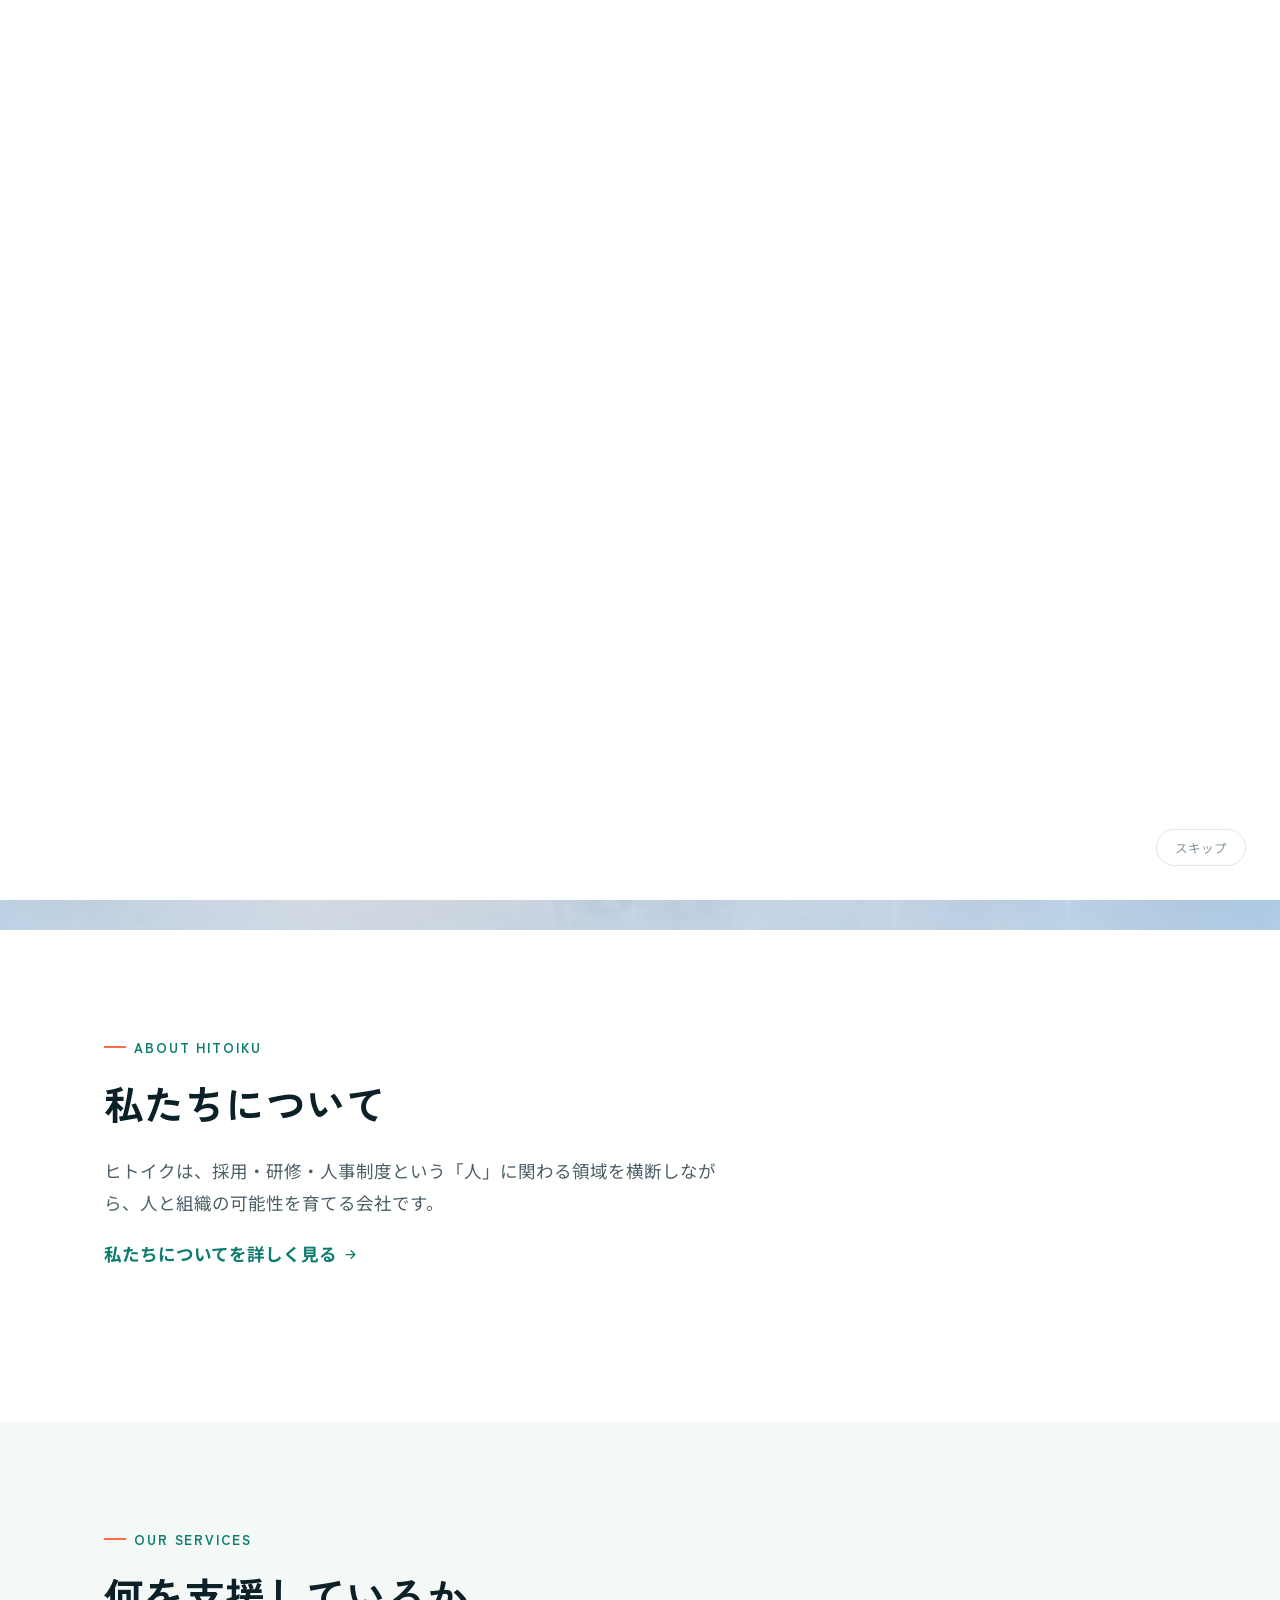
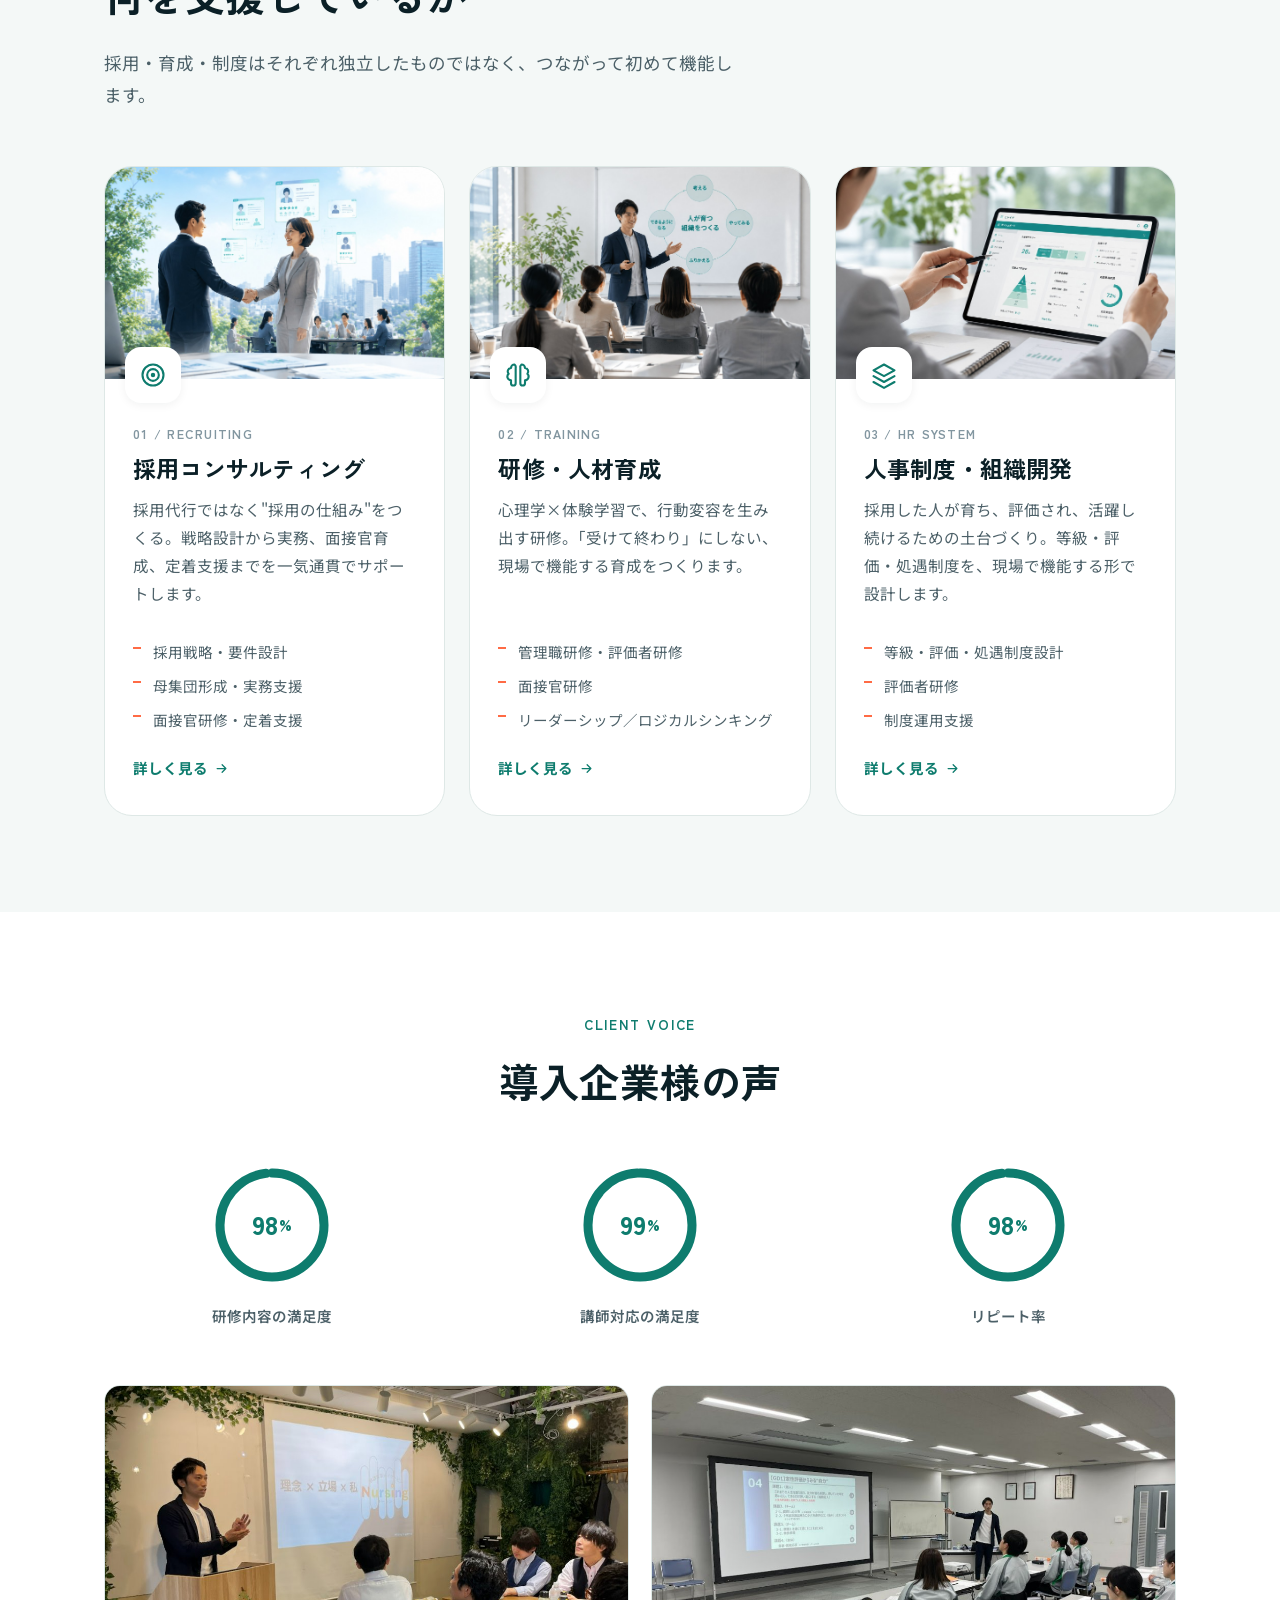
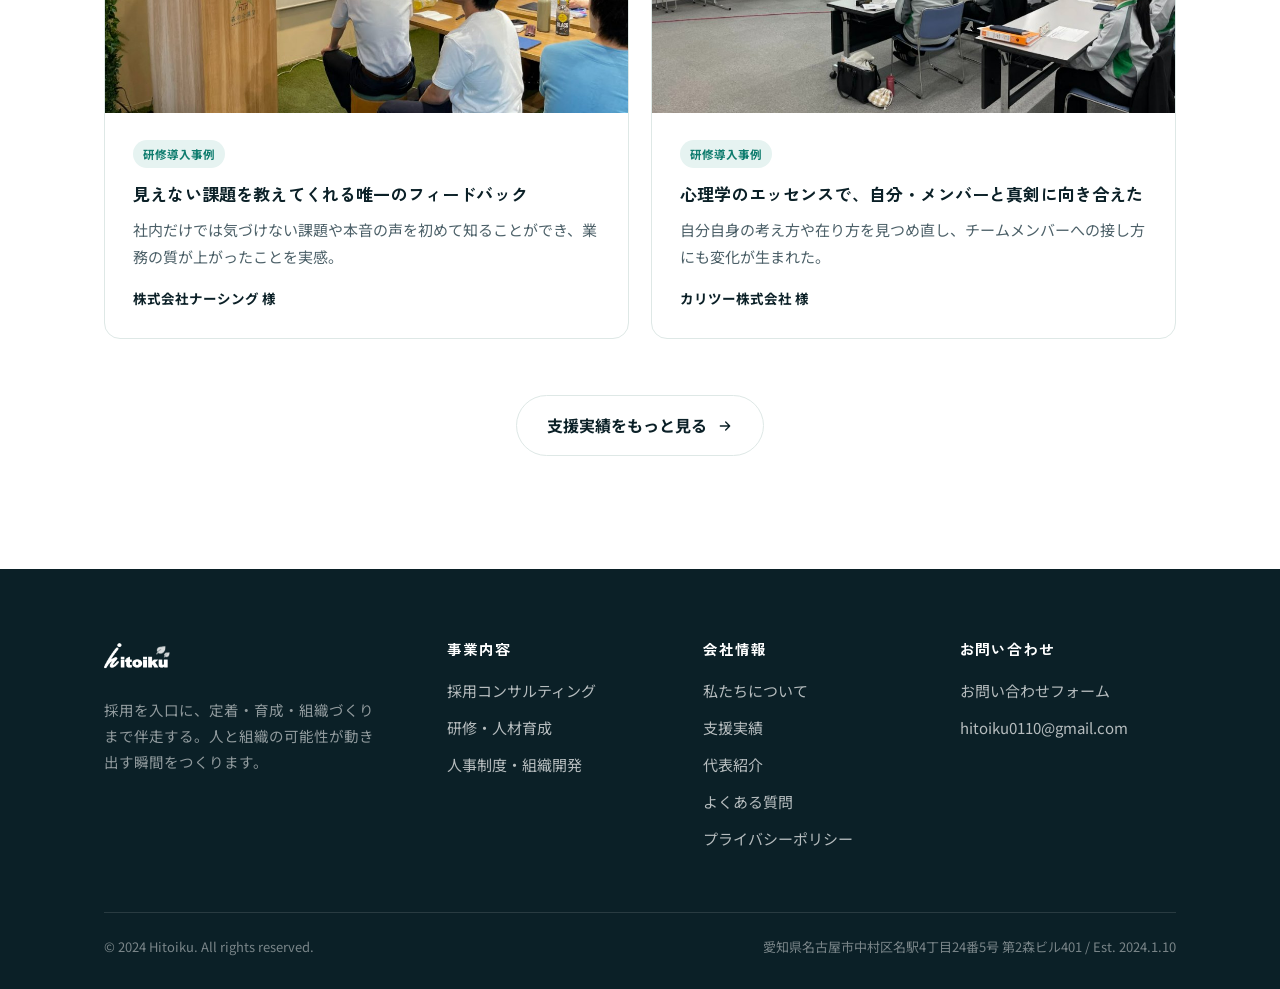
==== commit e9a64dd0: "ホームを元のデザインに復元、イントロのロゴ表示を削除" ====
--- a/index.html
+++ b/index.html
@@ -54,11 +54,6 @@
 
 
 <div class="intro-splash" id="introSplash">
-  <div class="intro-stage intro-logo-stage" id="introLogoStage">
-    <img src="images/logo.png" alt="ヒトイク" class="intro-logo-img"
-         onerror="this.style.display='none';this.nextElementSibling.style.display='flex';">
-    <div class="intro-logo-fallback" style="display:none;"><span class="mark"></span><span>ヒトイク</span></div>
-  </div>
   <div class="intro-stage intro-tagline-stage" id="introTaglineStage">
     <p class="intro-tagline"><span class="ch" style="transition-delay:0.000s">人</span><span class="ch" style="transition-delay:0.055s">の</span><span class="ch" style="transition-delay:0.110s">可</span><span class="ch" style="transition-delay:0.165s">能</span><span class="ch" style="transition-delay:0.220s">性</span><span class="ch" style="transition-delay:0.275s">が</span><span class="ch" style="transition-delay:0.330s">、</span><br><span class="ch" style="transition-delay:0.385s">動</span><span class="ch" style="transition-delay:0.440s">き</span><span class="ch" style="transition-delay:0.495s">出</span><span class="ch" style="transition-delay:0.550s">す</span><span class="ch" style="transition-delay:0.605s">瞬</span><span class="ch" style="transition-delay:0.660s">間</span><span class="ch" style="transition-delay:0.715s">を</span><span class="ch" style="transition-delay:0.770s">。</span></p>
   </div>
@@ -68,7 +63,6 @@
 (function () {
   var splash = document.getElementById('introSplash');
   if (!splash) return;
-  var logoStage = document.getElementById('introLogoStage');
   var taglineStage = document.getElementById('introTaglineStage');
   var skipBtn = document.getElementById('introSkip');
   var done = false;
@@ -83,11 +77,9 @@
   }
 
   document.body.style.overflow = 'hidden';
-  timers.push(setTimeout(function () { logoStage.classList.add('show'); }, 100));
-  timers.push(setTimeout(function () { logoStage.classList.remove('show'); }, 3000));
-  timers.push(setTimeout(function () { taglineStage.classList.add('show'); }, 3700));
-  timers.push(setTimeout(function () { taglineStage.classList.remove('show'); }, 7000));
-  timers.push(setTimeout(finish, 8600));
+  timers.push(setTimeout(function () { taglineStage.classList.add('show'); }, 200));
+  timers.push(setTimeout(function () { taglineStage.classList.remove('show'); }, 3900));
+  timers.push(setTimeout(finish, 5400));
 
   splash.addEventListener('click', finish);
   skipBtn.addEventListener('click', function (e) { e.stopPropagation(); finish(); });
--- a/css/styles.css
+++ b/css/styles.css
@@ -634,3 +634,103 @@
 }
 .soft-contact-line a{ color: var(--brand); font-weight:700; }
 .soft-contact-line a:hover{ text-decoration:underline; }
+
+/* ============================================================
+   LayerX-inspired treatment: tracked headlines + numbered list
+   ============================================================ */
+.tracked{ letter-spacing: .14em; }
+.lx-hero{
+  min-height: 92vh; display:flex; flex-direction:column; justify-content:center;
+  background: #FFFFFF; padding: 140px 0 80px; position:relative;
+}
+.lx-hero-eyebrow{
+  font-family: var(--ff-en); font-size:12px; letter-spacing:.3em; color: var(--ink-faint);
+  font-weight:700; margin-bottom:32px; text-transform:uppercase;
+}
+.lx-hero h1{
+  font-size: clamp(30px, 4.4vw, 58px); line-height:1.7; font-weight:700; color: var(--ink);
+  letter-spacing:.1em; margin:0 0 40px;
+}
+.lx-hero p.lx-sub{
+  font-size:15px; line-height:2.2; color: var(--ink-soft); letter-spacing:.06em;
+  max-width:640px; margin:0 0 44px;
+}
+.lx-hero .more{ font-weight:700; color: var(--brand); display:inline-flex; align-items:center; gap:8px; font-size:14.5px; letter-spacing:.06em; }
+@media (max-width: 720px){
+  .lx-hero{ padding:110px 0 60px; min-height:auto; }
+  .lx-hero h1{ letter-spacing:.04em; }
+}
+
+.lx-section-label{
+  font-family: var(--ff-en); font-size:12px; letter-spacing:.3em; color: var(--ink-faint);
+  font-weight:700; text-transform:uppercase; margin-bottom:20px;
+}
+.lx-section-title{
+  font-size: clamp(24px,3vw,34px); letter-spacing:.08em; margin-bottom:56px; font-weight:700;
+}
+
+.lx-list{ border-top:1px solid var(--line); }
+.lx-list-item{
+  display:grid; grid-template-columns: 90px 1fr auto; align-items:center; gap:32px;
+  padding:40px 0; border-bottom:1px solid var(--line); text-decoration:none;
+  transition: opacity .2s ease;
+}
+.lx-list-item:hover{ opacity:.6; }
+.lx-list-num{ font-family: var(--ff-en); font-size:14px; color: var(--ink-faint); letter-spacing:.1em; }
+.lx-list-body h3{ font-size: clamp(18px,2vw,23px); letter-spacing:.05em; margin-bottom:10px; }
+.lx-list-body p{ font-size:14px; color: var(--ink-soft); letter-spacing:.02em; margin:0; max-width:560px; }
+.lx-list-arrow{ width:36px; height:36px; border-radius:50%; border:1px solid var(--line); display:flex; align-items:center; justify-content:center; color: var(--ink-faint); flex-shrink:0; transition: all .2s ease; }
+.lx-list-item:hover .lx-list-arrow{ background: var(--brand); border-color: var(--brand); color:#fff; }
+.lx-list-arrow svg{ width:16px; height:16px; }
+@media (max-width: 640px){
+  .lx-list-item{ grid-template-columns: 50px 1fr; gap:16px; padding:28px 0; }
+  .lx-list-arrow{ display:none; }
+}
+
+/* ============================================================
+   lx-mode: scoped monochrome, LayerX-adjacent restyle.
+   Only ever applied via <body class="lx-mode"> (index.html), so
+   nothing here touches any other page's branding.
+   ============================================================ */
+.lx-mode .site-header{ background:#fff; backdrop-filter:none; }
+.lx-mode .nav-link{ letter-spacing:.03em; font-weight:600; }
+.lx-mode .nav-link:hover, .lx-mode .nav-link.active{
+  background:transparent; color:var(--ink); text-decoration:underline; text-underline-offset:6px;
+}
+.lx-mode .header-cta .btn-primary{
+  background:transparent; color:var(--ink); border:1px solid var(--ink); border-radius:2px;
+  box-shadow:none; font-weight:600; letter-spacing:.04em;
+}
+.lx-mode .header-cta .btn-primary:hover{ background:var(--ink); color:#fff; transform:none; box-shadow:none; }
+
+.lx-mode .btn{ border-radius:2px; box-shadow:none; }
+.lx-mode .btn-primary{ background:var(--ink); box-shadow:none; }
+.lx-mode .btn-primary:hover{ background:#000; transform:none; box-shadow:none; }
+.lx-mode .btn-outline:hover{ border-color:var(--ink); color:var(--ink); }
+
+.lx-mode .eyebrow{ color: var(--ink-faint); letter-spacing:.3em; }
+.lx-mode .eyebrow::before{ display:none; }
+.lx-mode .lx-section-label{ color: var(--ink-faint); }
+
+.lx-mode .static-hero-text h1{ letter-spacing:.22em; font-weight:700; }
+.lx-mode .static-hero-media img{ filter: grayscale(.25) contrast(1.04); }
+
+.lx-mode .pain-band{ background:#F6F6F6; }
+.lx-mode .lx-list{ border-top-color:#E3E3E3; }
+.lx-mode .lx-list-item{ border-bottom-color:#E3E3E3; }
+.lx-mode .lx-list-arrow{ border-radius:50%; border-color:#D8D8D8; }
+.lx-mode .lx-list-item:hover .lx-list-arrow{ background:var(--ink); border-color:var(--ink); }
+
+.lx-mode .stat-ring-bar{ stroke: var(--ink); }
+.lx-mode .stat-showcase-num{ color: var(--ink); }
+
+.lx-mode .case-card{ border-radius:2px; border-color:#E3E3E3; }
+.lx-mode .case-card .badge{ background:transparent; border:1px solid #D8D8D8; color: var(--ink-soft); border-radius:2px; }
+
+.lx-mode .more{ color: var(--ink) !important; text-decoration:underline; text-underline-offset:4px; font-weight:600; }
+.lx-mode .more svg{ display:none; }
+
+.lx-mode .site-footer{ background:#0A0A0B; }
+@media (max-width: 720px){
+  .lx-mode .static-hero-text h1{ letter-spacing:.08em; }
+}
